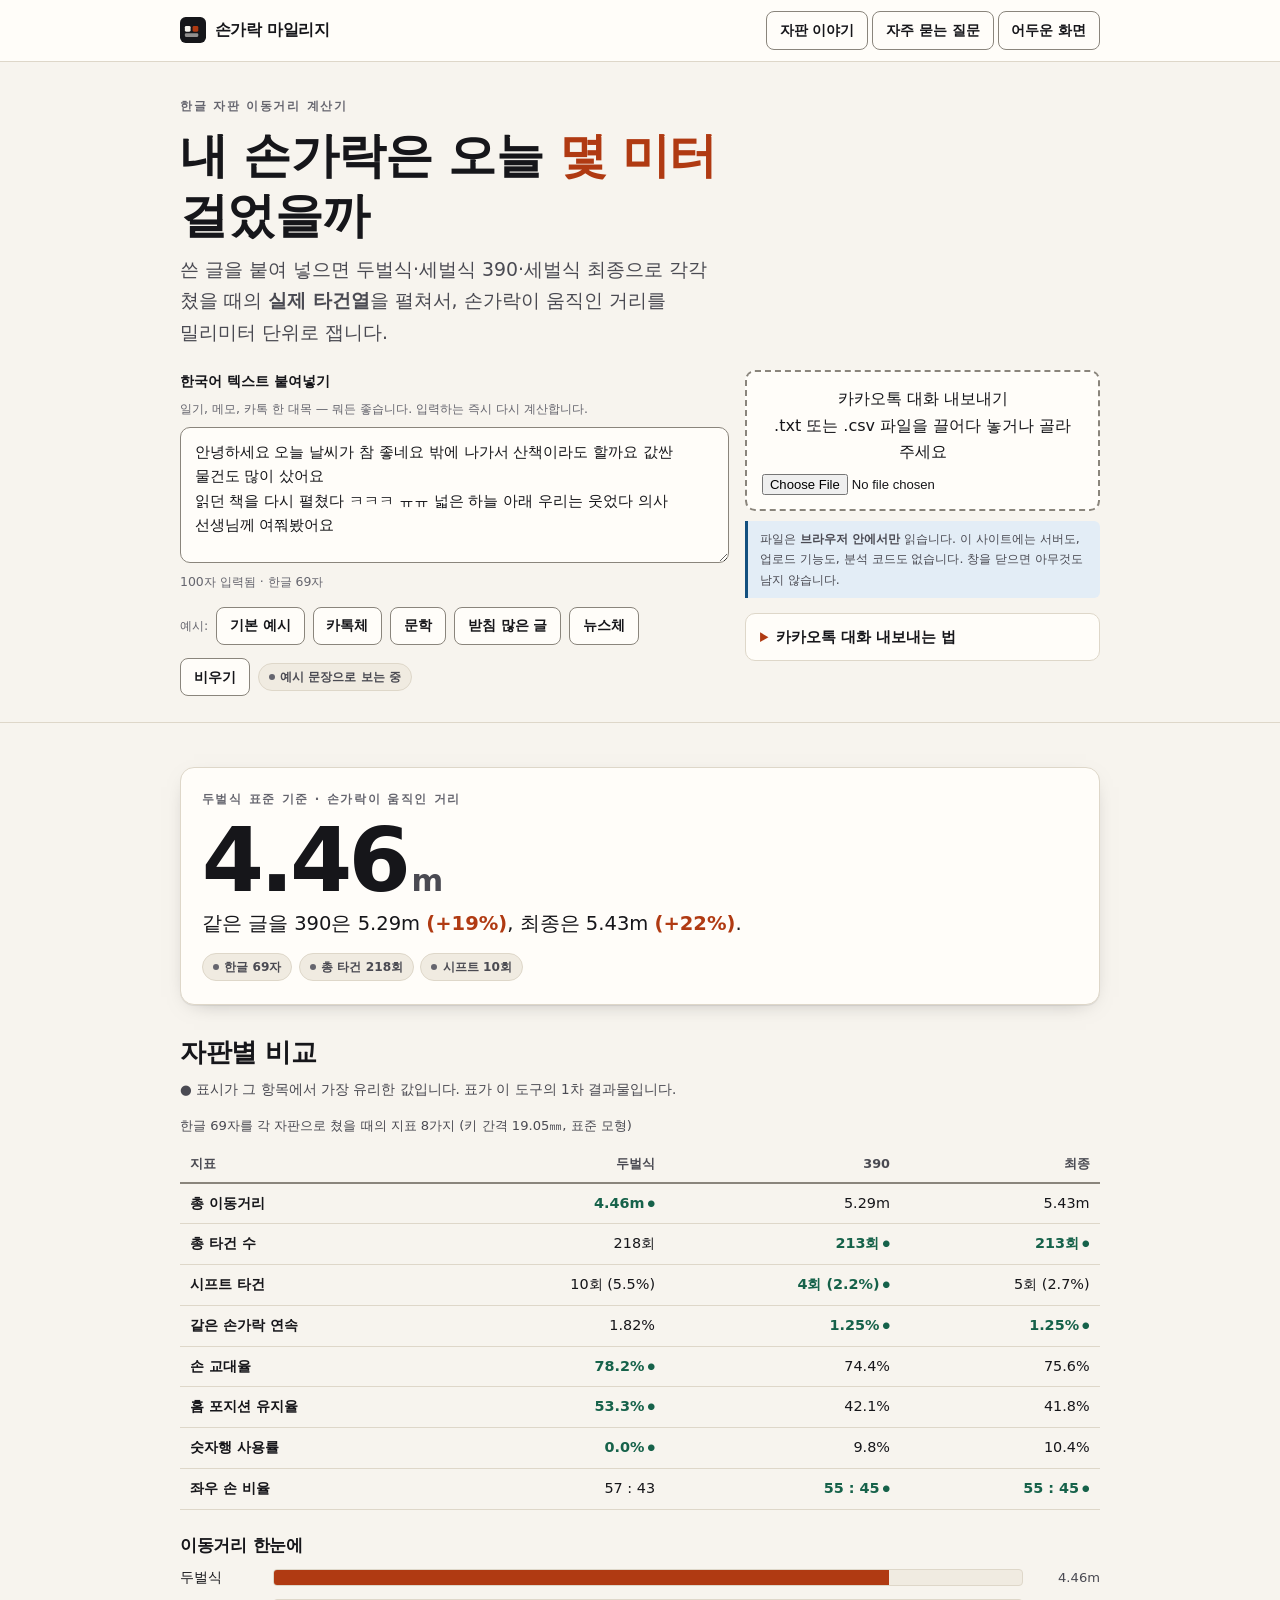
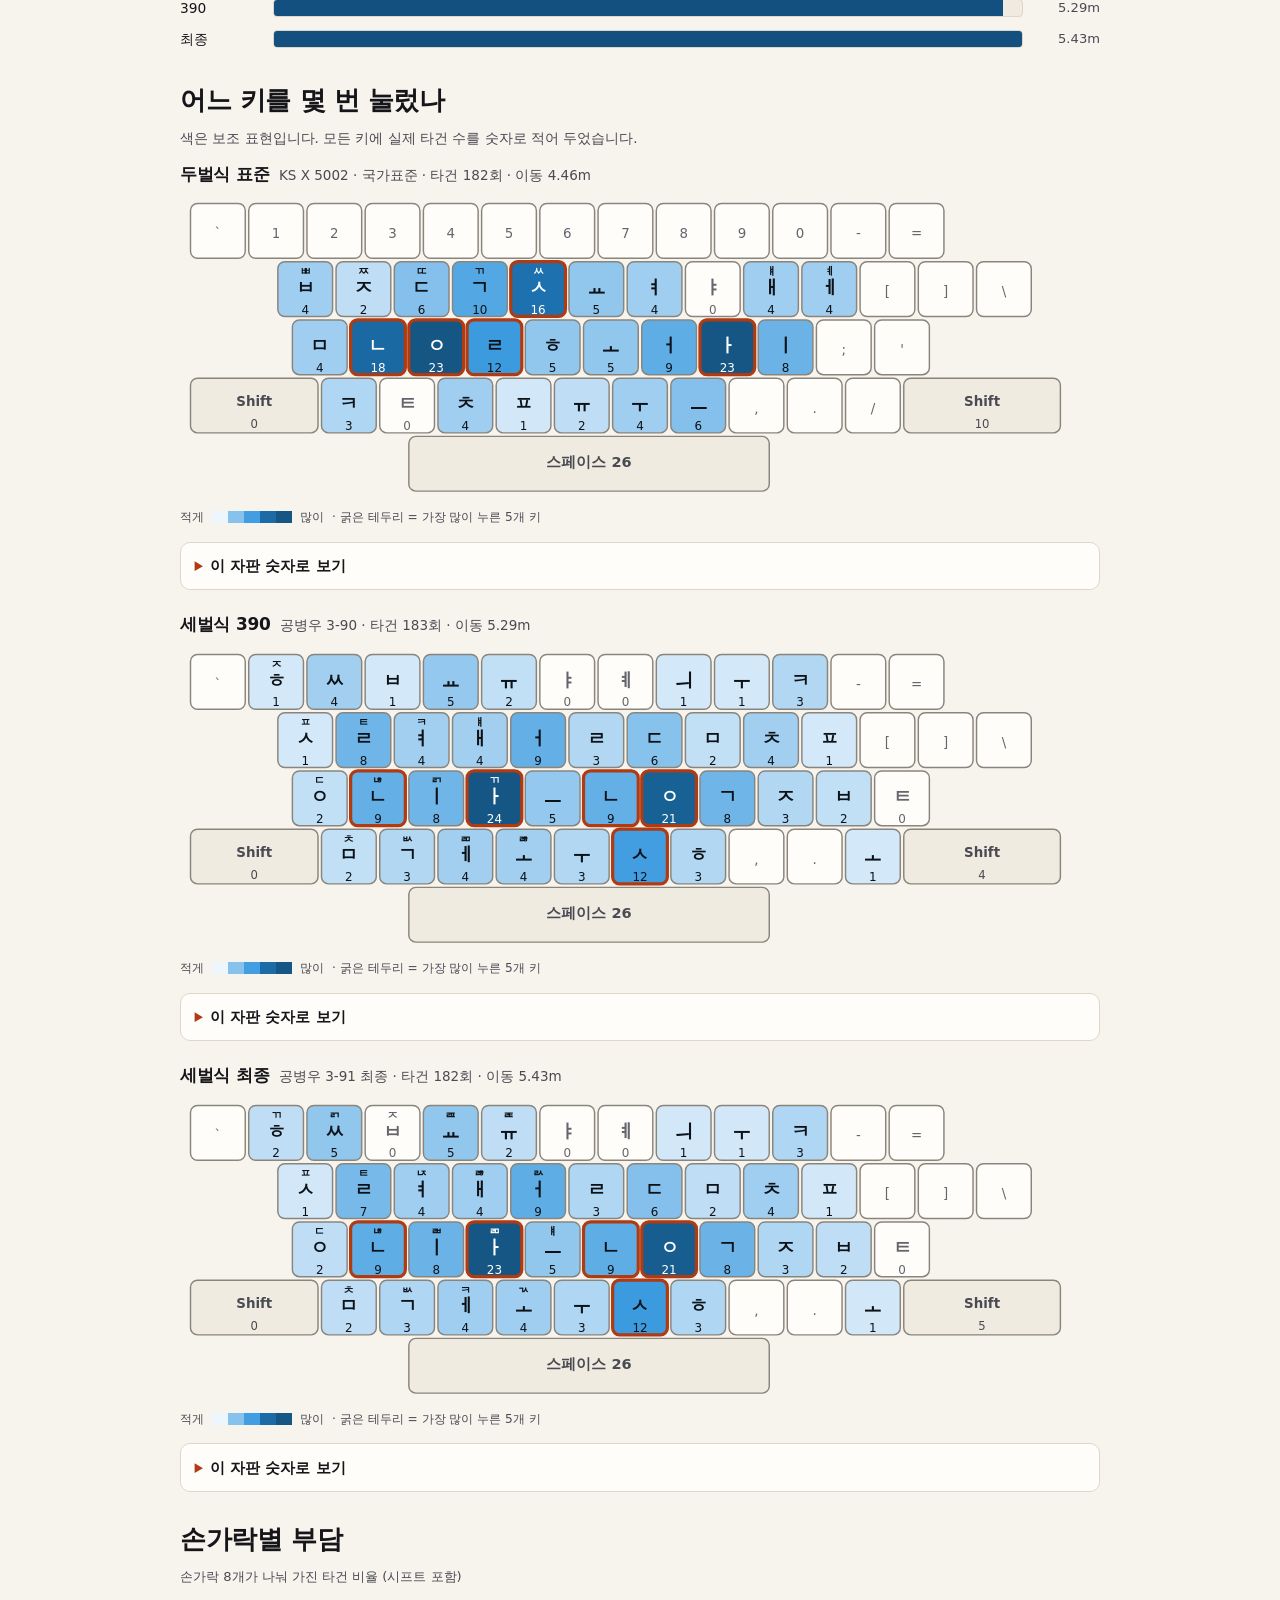
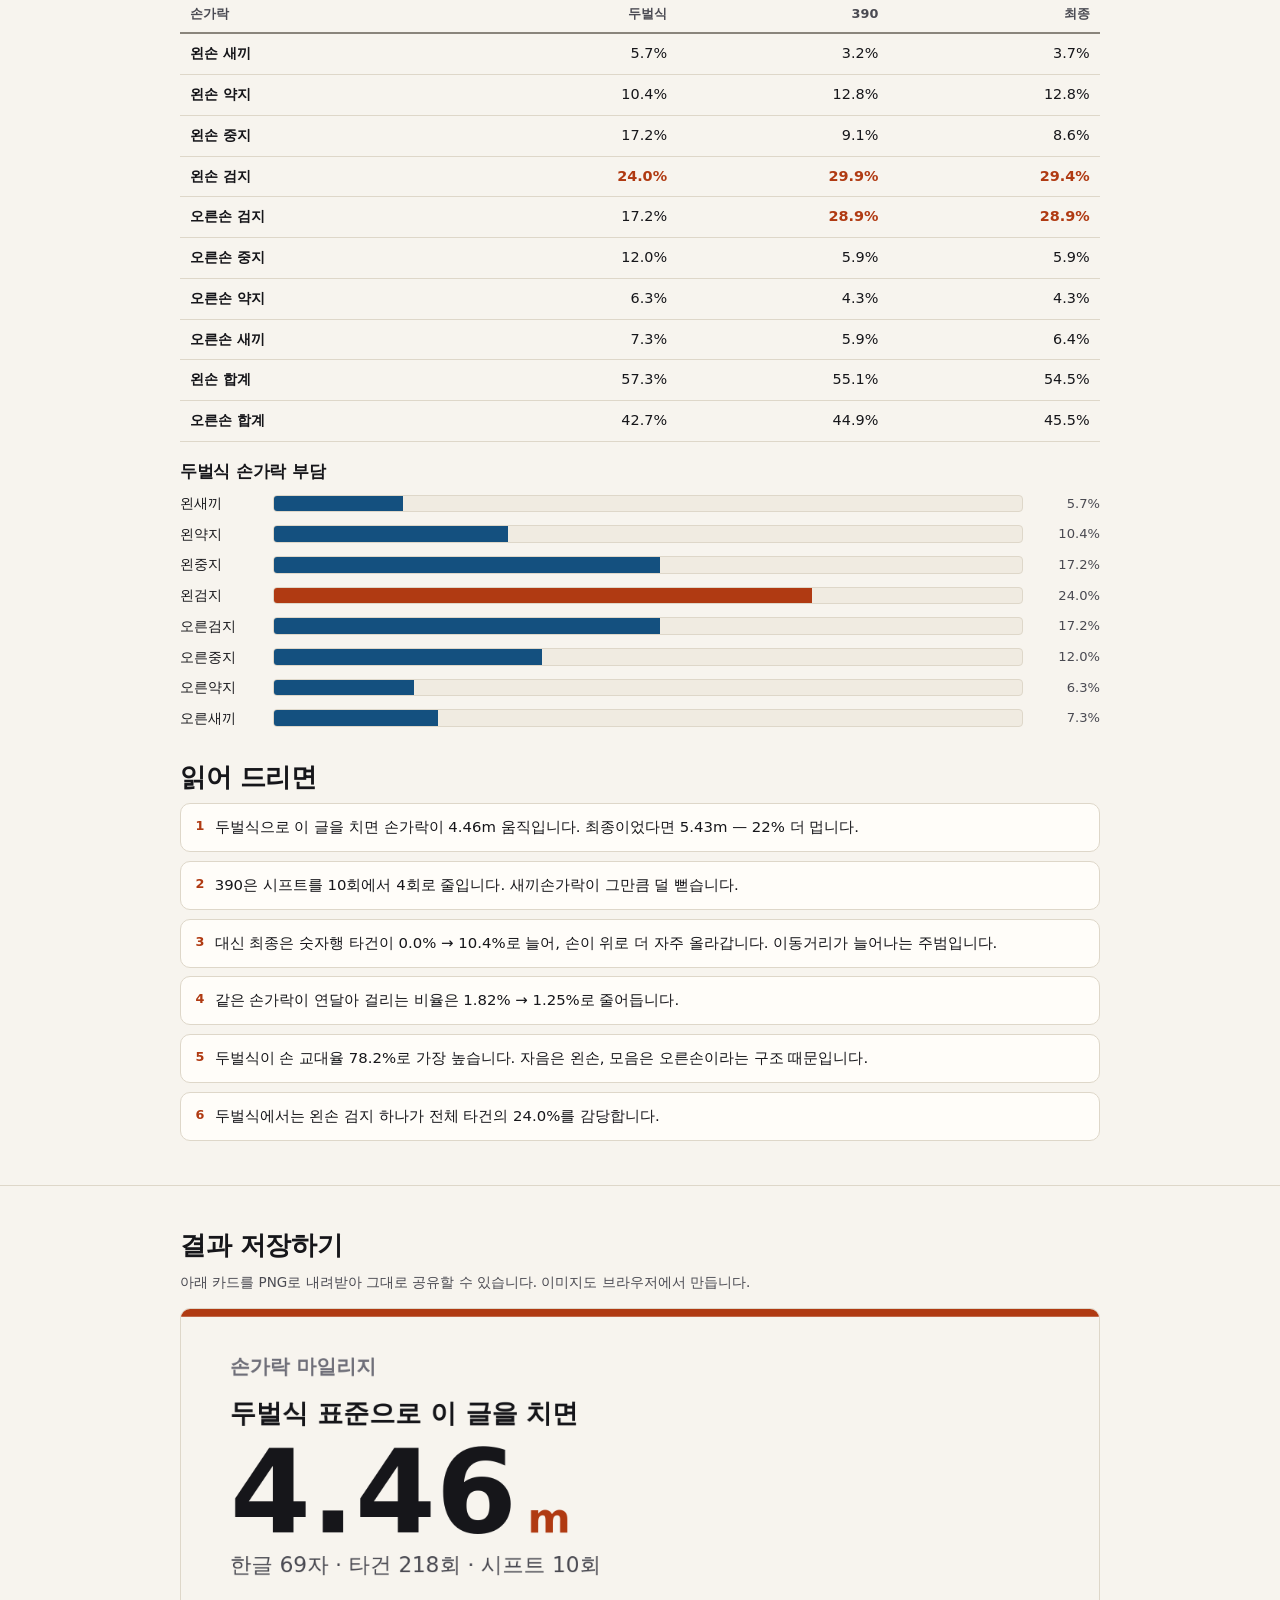
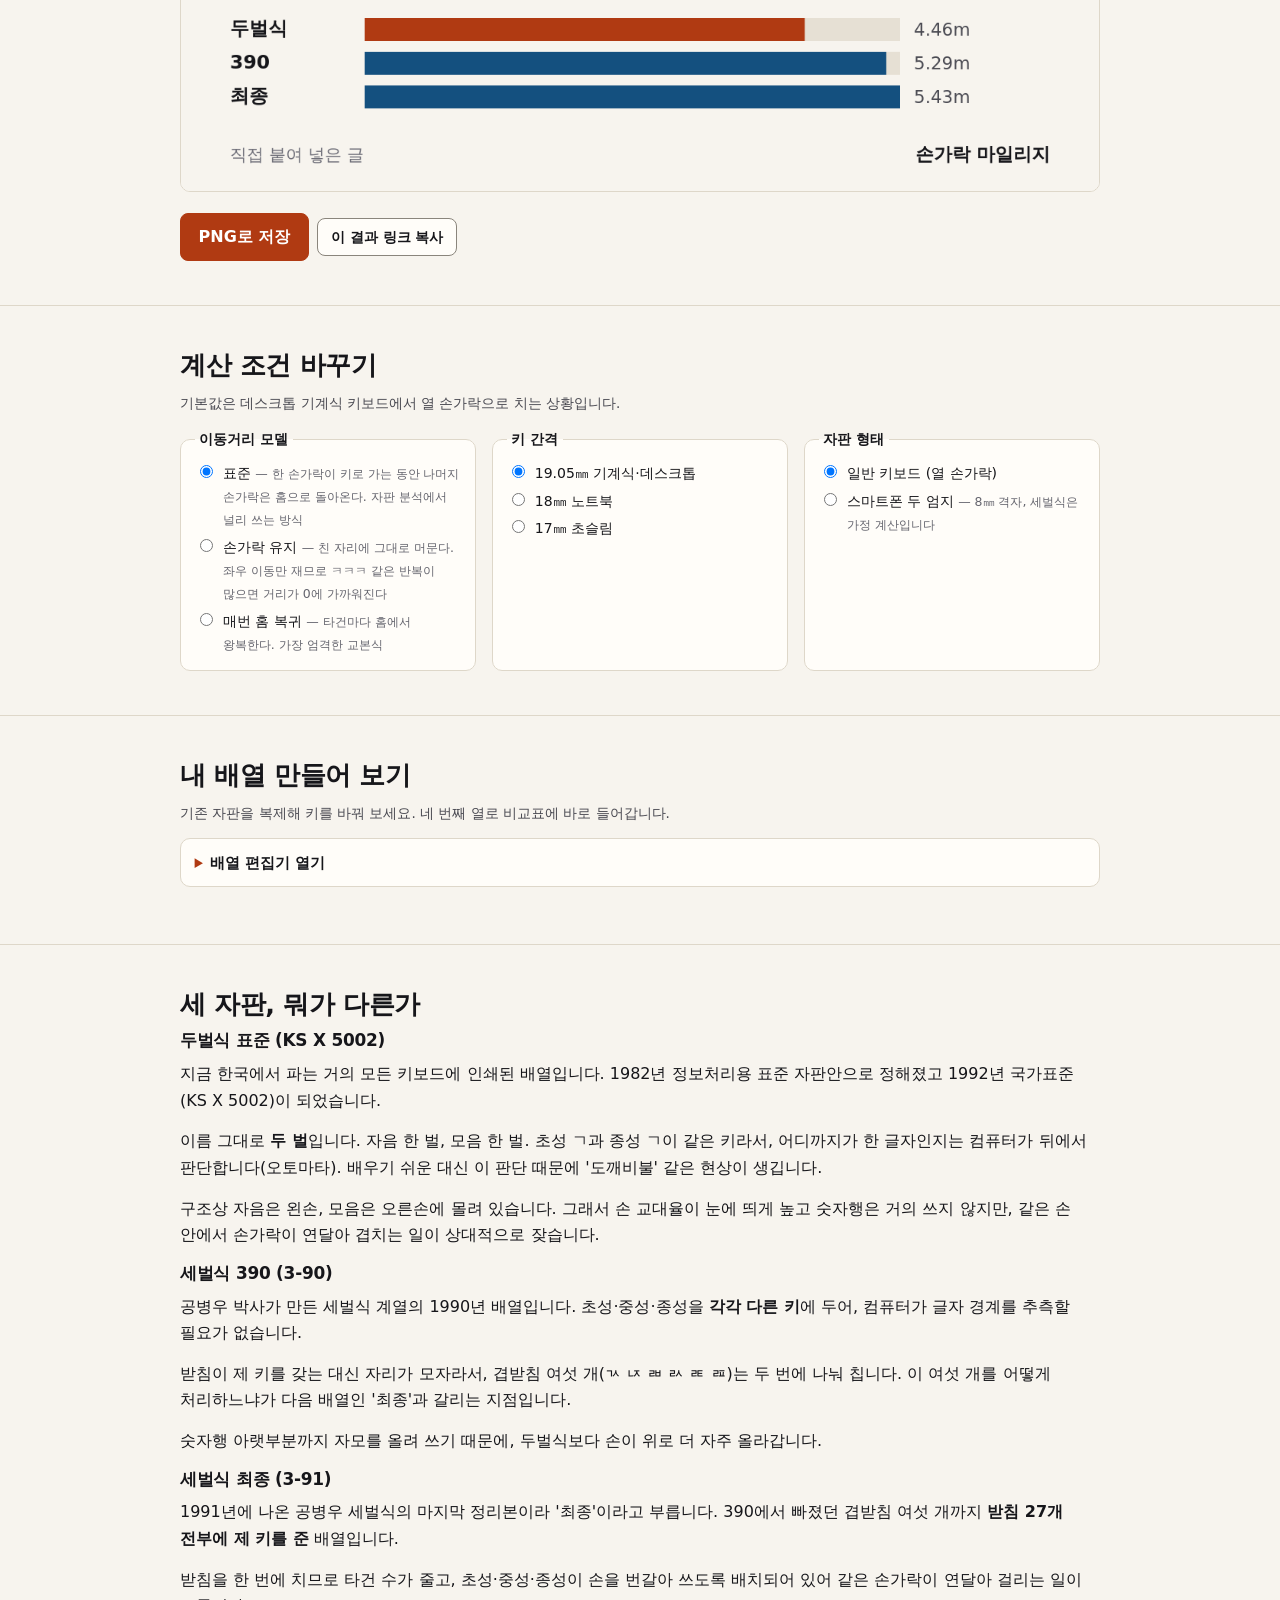
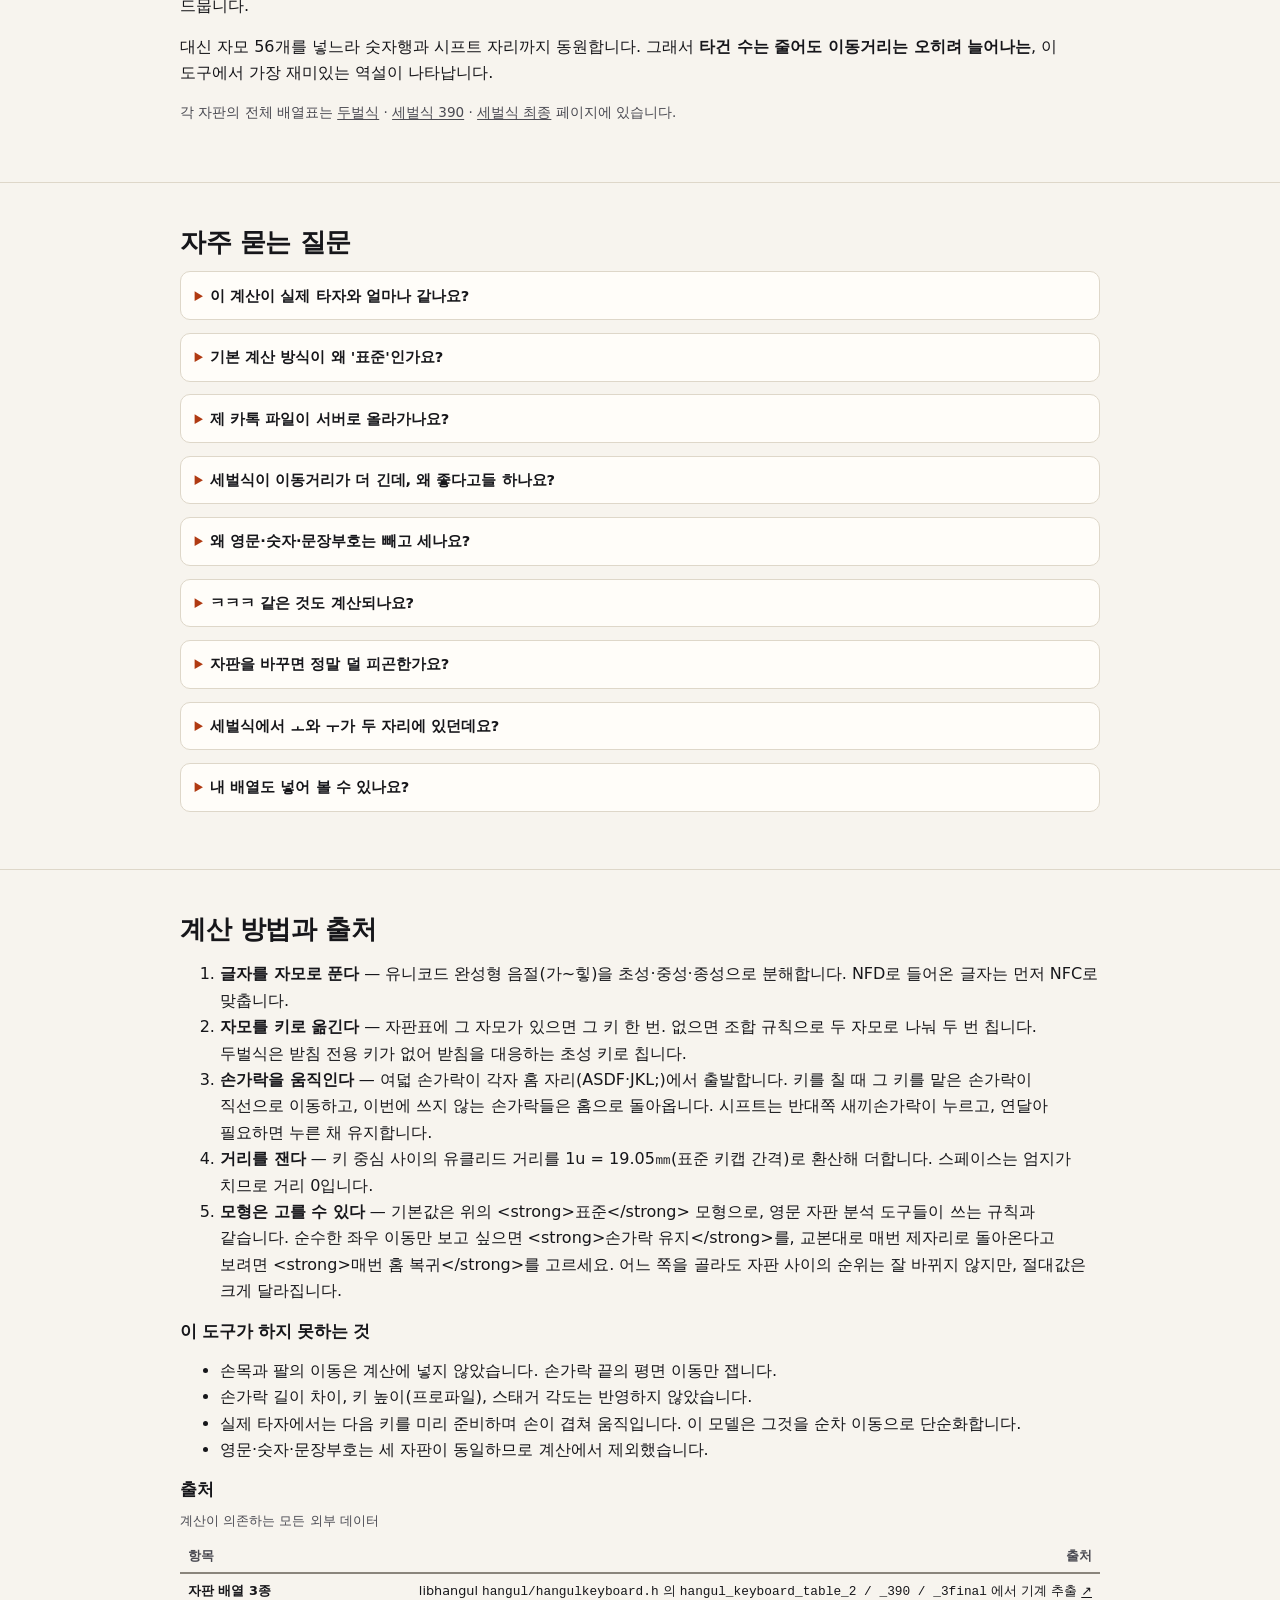
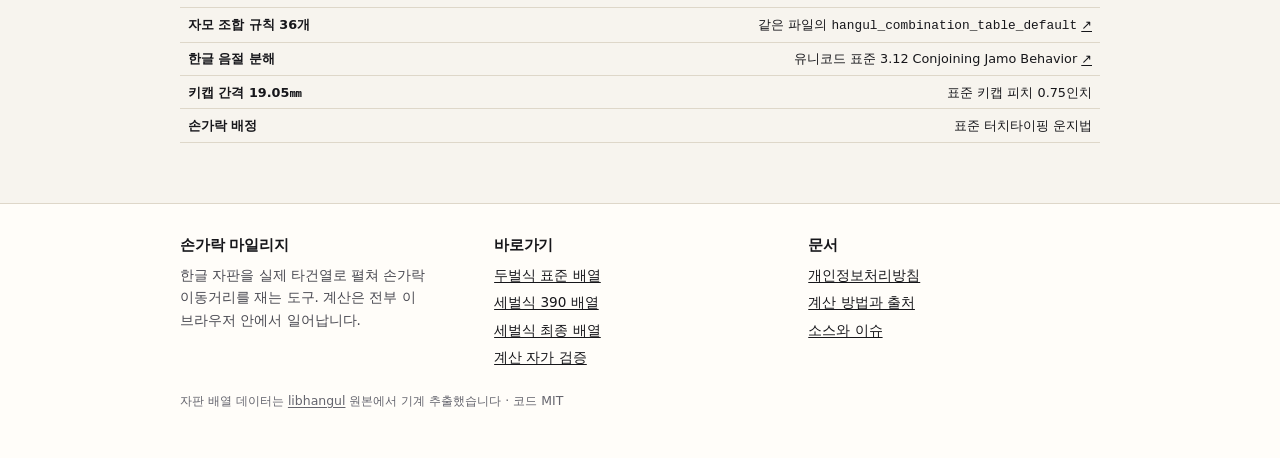
==== index.html @ e1456053 "이동거리 모형을 바로잡다: 기본 모형이 반복 입력에서 포화되던 문제 기존 기본값이던 '손가락 유지' 모형은 친 자리에 손가락이 영원히 머무는 방식이라, 같은 키를 반복하면 이동거리" ====
<!doctype html>
<html lang="ko" data-theme-default>
<head>
<meta charset="utf-8">
<meta name="viewport" content="width=device-width, initial-scale=1">
<title>손가락 마일리지 — 한글 자판 손가락 이동거리 계산기 (두벌식·세벌식)</title>
<meta name="description" content="내가 쓴 한글을 두벌식·세벌식 390·세벌식 최종으로 각각 쳤을 때 손가락이 몇 미터 움직이는지 계산합니다. 시프트 횟수, 같은 손가락 연속(SFB), 손 교대율까지 비교. 브라우저 안에서만 계산하며 업로드하지 않습니다.">
<meta name="theme-color" content="#f7f4ee" media="(prefers-color-scheme: light)">
<meta name="theme-color" content="#121216" media="(prefers-color-scheme: dark)">
<meta property="og:type" content="website">
<meta property="og:title" content="손가락 마일리지 — 한글 자판 이동거리 계산기">
<meta property="og:description" content="내 카톡 1년치를 치는 데 손가락은 몇 km 움직였을까? 두벌식·세벌식을 실제 타건열로 비교합니다.">
<meta property="og:image" content="og.png">
<link rel="canonical" href="index.html">
<meta property="og:locale" content="ko_KR">
<meta name="twitter:card" content="summary_large_image">
<link rel="icon" href="data:image/svg+xml,%3Csvg xmlns='http://www.w3.org/2000/svg' viewBox='0 0 32 32'%3E%3Crect width='32' height='32' rx='7' fill='%2316161a'/%3E%3Crect x='6' y='11' width='7' height='7' rx='1.6' fill='%23f7f4ee'/%3E%3Crect x='15.5' y='11' width='7' height='7' rx='1.6' fill='%23b03a12'/%3E%3Crect x='6' y='20' width='16.5' height='4.5' rx='1.4' fill='%23f7f4ee' opacity='.55'/%3E%3C/svg%3E">
<link rel="stylesheet" href="assets/style.css">
<!-- LD:START --><script type="application/ld+json">
{
 "@context": "https://schema.org",
 "@graph": [
  {
   "@type": "WebApplication",
   "name": "손가락 마일리지",
   "url": "",
   "applicationCategory": "UtilityApplication",
   "operatingSystem": "Any",
   "browserRequirements": "JavaScript",
   "description": "한국어 텍스트를 두벌식·세벌식 자판의 실제 타건열로 전개해 손가락 이동거리를 계산하는 도구",
   "inLanguage": "ko",
   "offers": {
    "@type": "Offer",
    "price": "0",
    "priceCurrency": "KRW"
   }
  },
  {
   "@type": "FAQPage",
   "mainEntity": [
    {
     "@type": "Question",
     "name": "이 계산이 실제 타자와 얼마나 같나요?",
     "acceptedAnswer": {
      "@type": "Answer",
      "text": "타건열 자체는 정확합니다. 어떤 글자를 어떤 키로 치는지는 자판 배열이 정하는 문제라 답이 하나뿐이고, 그 표는 libhangul 원본에서 기계로 뽑았습니다. 반면 이동거리는 모형입니다. 손가락이 키 중심까지 직선으로 간다고 보고, 손목·팔 움직임과 손가락 길이 차이는 넣지 않았습니다. 모형을 바꾸면 절대값이 30~60%씩 달라지므로(설정에서 직접 바꿔 보세요), 자판끼리 비교하는 용도로 보시고 절대값을 실제 신체 이동으로 읽지는 마세요."
     }
    },
    {
     "@type": "Question",
     "name": "기본 계산 방식이 왜 '표준'인가요?",
     "acceptedAnswer": {
      "@type": "Answer",
      "text": "세 가지 중 기본값은 한 손가락이 키로 가는 동안 나머지 손가락은 홈으로 돌아온다고 보는 방식입니다. 영문 자판을 비교할 때 널리 쓰이는 규칙과 같아서 '표준'이라 불렀습니다. 나머지 두 모형도 그대로 쓸 수 있습니다. 다만 손가락 유지 모형은 같은 키를 반복하면 거리가 0이라, ㅋㅋㅋ가 많은 카톡 대화에서는 백 번을 쳐도 스무 번과 같은 값이 나옵니다. 그 성질을 알고 쓰셔야 합니다."
     }
    },
    {
     "@type": "Question",
     "name": "제 카톡 파일이 서버로 올라가나요?",
     "acceptedAnswer": {
      "@type": "Answer",
      "text": "아니요. 이 사이트에는 서버가 없습니다. GitHub Pages가 HTML·CSS·JS 파일을 그대로 내려주고, 파일 읽기와 계산은 전부 브라우저 안에서 끝납니다. 업로드를 하는 코드 자체가 없어서, 하고 싶어도 못 합니다. 인터넷을 끊고 써 보셔도 똑같이 동작합니다."
     }
    },
    {
     "@type": "Question",
     "name": "세벌식이 이동거리가 더 긴데, 왜 좋다고들 하나요?",
     "acceptedAnswer": {
      "@type": "Answer",
      "text": "이동거리는 여러 지표 중 하나일 뿐입니다. 세벌식은 타건 수·시프트·같은 손가락 연속에서 두벌식보다 유리하고, 대신 자모를 숫자행까지 펼쳐 놓아 거리에서 손해를 봅니다. 실제 타자 속도와 피로는 거리보다 '손가락이 꼬이는 횟수'에 더 좌우된다고 보는 사람이 많습니다. 어느 쪽을 중요하게 볼지는 표를 보고 직접 정하시면 됩니다."
     }
    },
    {
     "@type": "Question",
     "name": "왜 영문·숫자·문장부호는 빼고 세나요?",
     "acceptedAnswer": {
      "@type": "Answer",
      "text": "세 자판 모두 영문·숫자는 한영 전환 뒤 같은 쿼티로 치기 때문에, 넣으면 세 배열에 똑같은 값이 더해져 차이를 흐리기만 합니다. 대신 제외한 글자 수를 화면에 그대로 적어 둡니다."
     }
    },
    {
     "@type": "Question",
     "name": "ㅋㅋㅋ 같은 것도 계산되나요?",
     "acceptedAnswer": {
      "@type": "Answer",
      "text": "됩니다. 낱자로 쓴 ㅋㅋㅋ, ㅠㅠ, ㅇㅇ은 초성·중성으로 인식해 각각 한 번의 타건으로 셉니다. 같은 키를 연달아 누르는 건 이동거리 0이고, '같은 손가락 연속'에도 넣지 않습니다(타자 분석의 통상 관례입니다). 대신 연타 비율로 따로 셉니다."
     }
    },
    {
     "@type": "Question",
     "name": "자판을 바꾸면 정말 덜 피곤한가요?",
     "acceptedAnswer": {
      "@type": "Answer",
      "text": "이 도구는 거기까지 답하지 못합니다. 여기서 재는 것은 기하학이고, 피로는 자세·키압·휴식·타자 습관이 훨씬 크게 좌우합니다. 다만 시프트 횟수나 같은 손가락 연속처럼 손에 직접 걸리는 동작의 횟수는 정확히 셀 수 있으니, 판단 재료로 쓰시라는 뜻으로 만들었습니다. 의학적 조언이 아닙니다."
     }
    },
    {
     "@type": "Question",
     "name": "세벌식에서 ㅗ와 ㅜ가 두 자리에 있던데요?",
     "acceptedAnswer": {
      "@type": "Answer",
      "text": "맞습니다. 홑모음 ㅗ·ㅜ는 왼손 v·b 자리에서 치고, 겹모음(ㅘ ㅙ ㅚ ㅝ ㅞ ㅟ)의 앞자리로 쓸 때는 오른손 / ·9 자리를 씁니다. 그래야 뒤따르는 모음과 손이 갈립니다. 이 도구는 그 관행을 그대로 따라 계산합니다."
     }
    },
    {
     "@type": "Question",
     "name": "내 배열도 넣어 볼 수 있나요?",
     "acceptedAnswer": {
      "@type": "Answer",
      "text": "네. 아래 '배열 편집기'에서 기존 자판을 복제해 키를 바꾸면 네 번째 열로 비교표에 들어갑니다. 만든 배열은 주소창 링크에 담기니 그대로 복사해 남에게 보낼 수 있습니다."
     }
    }
   ]
  }
 ]
}
</script><!-- LD:END -->
</head>
<body>
<a class="skip" href="#results">본문(결과)으로 건너뛰기</a>

<header class="masthead">
  <div class="wrap">
    <a class="brand" href="./">
      <svg width="26" height="26" viewBox="0 0 32 32" aria-hidden="true">
        <rect width="32" height="32" rx="7" fill="currentColor"></rect>
        <rect x="6" y="11" width="7" height="7" rx="1.6" fill="var(--paper)"></rect>
        <rect x="15.5" y="11" width="7" height="7" rx="1.6" fill="var(--accent)"></rect>
        <rect x="6" y="20" width="16.5" height="4.5" rx="1.4" fill="var(--paper)" opacity=".55"></rect>
      </svg>
      <span>손가락 마일리지</span>
    </a>
    <nav aria-label="사이트">
      <a class="btn" href="#learn">자판 이야기</a>
      <a class="btn" href="#faq">자주 묻는 질문</a>
      <button class="btn" type="button" id="themeToggle" aria-pressed="false">
        <span id="themeLabel">어두운 화면</span>
      </button>
    </nav>
  </div>
</header>

<main>

  <!-- ─────────────────────────────────────────────── 히어로 + 입력 -->
  <section class="hero">
    <div class="wrap">
      <p class="eyebrow">한글 자판 이동거리 계산기</p>
      <h1>내 손가락은 오늘 <em>몇 미터</em> 걸었을까</h1>
      <p class="lede">
        쓴 글을 붙여 넣으면 두벌식·세벌식 390·세벌식 최종으로 각각 쳤을 때의
        <strong>실제 타건열</strong>을 펼쳐서, 손가락이 움직인 거리를 밀리미터 단위로 잽니다.
      </p>

      <div id="disclosureSlot"></div>

      <div class="input-grid">
        <div>
          <label class="field" for="src">
            <span class="lbl">한국어 텍스트 붙여넣기</span>
            <span class="hint">일기, 메모, 카톡 한 대목 — 뭐든 좋습니다. 입력하는 즉시 다시 계산합니다.</span>
          </label>
          <textarea id="src" spellcheck="false" autocomplete="off"
            aria-describedby="srcStatus"></textarea>
          <p id="srcStatus" class="tiny" role="status"></p>
          <div class="row-actions" id="presetRow">
            <span class="tiny" style="align-self:center">예시:</span>
          </div>
          <div class="row-actions">
            <button class="btn" type="button" id="clearBtn">비우기</button>
            <span class="badge" id="sourceBadge">예시 문장으로 보는 중</span>
          </div>
        </div>

        <div>
          <div class="dropzone" id="dropzone">
            <span class="lbl" style="display:block">카카오톡 대화 내보내기</span>
            <span class="hint" style="display:block">.txt 또는 .csv 파일을 끌어다 놓거나 골라 주세요</span>
            <label class="visually-hidden" for="fileInput">카카오톡 대화 파일 선택</label>
            <input type="file" id="fileInput" accept=".txt,.csv,text/plain,text/csv">
          </div>
          <p class="privacy-note">
            파일은 <strong>브라우저 안에서만</strong> 읽습니다. 이 사이트에는 서버도, 업로드 기능도,
            분석 코드도 없습니다. 창을 닫으면 아무것도 남지 않습니다.
          </p>
          <details>
            <summary>카카오톡 대화 내보내는 법</summary>
            <dl class="small" style="margin:.2rem 0 .6rem">
              <dt style="font-weight:700;margin-top:.5rem">안드로이드</dt>
              <dd style="margin:0 0 0 .2rem">대화방 → 오른쪽 위 <b>☰</b> → 설정(톱니) → <b>대화 내용 내보내기</b> →
                <b>텍스트만 보내기</b> → 파일 앱 등으로 저장</dd>
              <dt style="font-weight:700;margin-top:.5rem">아이폰</dt>
              <dd style="margin:0 0 0 .2rem">대화방 → 오른쪽 위 <b>☰</b> → 설정(톱니) → <b>대화 내용 내보내기</b> →
                <b>텍스트 메시지만 보내기</b> → <b>파일에 저장</b></dd>
              <dt style="font-weight:700;margin-top:.5rem">PC (윈도우 · 맥)</dt>
              <dd style="margin:0 0 0 .2rem">대화방 오른쪽 위 <b>⋮</b> → <b>대화 내용</b> → <b>내보내기</b> →
                텍스트(.txt) 또는 CSV로 저장</dd>
            </dl>
            <p class="tiny">1년치 대화면 파일이 수십 MB일 수 있습니다. 그래도 그대로 넣으시면 됩니다 —
              전부 이 브라우저 안에서 처리합니다.</p>
          </details>
        </div>
      </div>
    </div>
  </section>

  <!-- ─────────────────────────────────────────────── 카톡 패널 -->
  <section id="kakaoPanel" hidden>
    <div class="wrap">
      <h2>대화 파일을 읽었습니다</h2>
      <div class="kakao-box">
        <p id="kakaoSummary" class="small"></p>
        <fieldset>
          <legend>누가 쓴 글을 계산할까요</legend>
          <p class="tiny" style="margin:.2rem 0 .4rem">보통은 본인 이름만 고릅니다.</p>
          <div class="speaker-list" id="speakerList"></div>
        </fieldset>
        <div class="row-actions">
          <label class="small">시작 <input type="date" id="dateFrom"></label>
          <label class="small">끝 <input type="date" id="dateTo"></label>
          <button class="btn btn-primary" type="button" id="kakaoApply">이 조건으로 계산</button>
          <button class="btn" type="button" id="kakaoDrop">파일 잊기</button>
        </div>
      </div>
    </div>
  </section>

  <!-- ─────────────────────────────────────────────── 결과 -->
  <section id="results">
    <div class="wrap">
      <p class="visually-hidden" id="liveRegion" role="status" aria-live="polite"></p>

      <div class="headline">
        <p class="eyebrow" id="headlineEyebrow">두벌식 기준</p>
        <p class="bignum num"><span id="bigValue">—</span><span class="unit" id="bigUnit"></span></p>
        <p class="verdict" id="verdict"></p>
        <div class="chips" id="chips"></div>
      </div>

      <h2 style="margin-top:2rem">자판별 비교</h2>
      <p class="small">● 표시가 그 항목에서 가장 유리한 값입니다. 표가 이 도구의 1차 결과물입니다.</p>
      <div class="table-scroll">
        <table id="compareTable">
          <caption id="compareCaption"></caption>
          <thead><tr id="compareHead"></tr></thead>
          <tbody id="compareBody"></tbody>
        </table>
      </div>

      <h3 style="margin-top:1.6rem">이동거리 한눈에</h3>
      <div class="bars" id="distBars"></div>

      <h2 style="margin-top:2.2rem">어느 키를 몇 번 눌렀나</h2>
      <p class="small">색은 보조 표현입니다. 모든 키에 실제 타건 수를 숫자로 적어 두었습니다.</p>
      <div id="heatmaps"></div>

      <h2 style="margin-top:2rem">손가락별 부담</h2>
      <div id="fingerBlock"></div>

      <h2 style="margin-top:2rem">읽어 드리면</h2>
      <ul class="findings" id="findings"></ul>
    </div>
  </section>

  <!-- ─────────────────────────────────────────────── 추천(광고) -->
  <section id="promoSection" hidden>
    <div class="wrap"><div id="promoSlot"></div></div>
  </section>

  <div class="wrap" id="adSlotTop"></div>

  <!-- ─────────────────────────────────────────────── 공유 -->
  <section id="shareSection">
    <div class="wrap">
      <h2>결과 저장하기</h2>
      <p class="small">아래 카드를 PNG로 내려받아 그대로 공유할 수 있습니다. 이미지도 브라우저에서 만듭니다.</p>
      <canvas id="cardCanvas" width="1200" height="630" role="img"
        aria-label="분석 결과 요약 카드. 같은 내용이 위의 표와 문장에 모두 들어 있습니다."></canvas>
      <div class="row-actions">
        <button class="btn btn-primary btn-lg" type="button" id="savePng">PNG로 저장</button>
        <button class="btn" type="button" id="copyLink">이 결과 링크 복사</button>
        <span class="tiny" id="shareMsg" role="status"></span>
      </div>
      <div id="unlockSlot"></div>
    </div>
  </section>

  <!-- ─────────────────────────────────────────────── 설정 -->
  <section id="tuning">
    <div class="wrap">
      <h2>계산 조건 바꾸기</h2>
      <p class="small">기본값은 데스크톱 기계식 키보드에서 열 손가락으로 치는 상황입니다.</p>
      <div class="settings">
        <fieldset>
          <legend>이동거리 모델</legend>
          <div class="radio-row">
            <label><input type="radio" name="model" value="kla" checked>
              <span>표준 <span class="tiny">— 한 손가락이 키로 가는 동안 나머지 손가락은 홈으로 돌아온다.
                자판 분석에서 널리 쓰는 방식</span></span></label>
            <label><input type="radio" name="model" value="keep">
              <span>손가락 유지 <span class="tiny">— 친 자리에 그대로 머문다. 좌우 이동만 재므로
                ㅋㅋㅋ 같은 반복이 많으면 거리가 0에 가까워진다</span></span></label>
            <label><input type="radio" name="model" value="home">
              <span>매번 홈 복귀 <span class="tiny">— 타건마다 홈에서 왕복한다. 가장 엄격한 교본식</span></span></label>
          </div>
        </fieldset>
        <fieldset>
          <legend>키 간격</legend>
          <div class="radio-row">
            <label><input type="radio" name="pitch" value="19.05" checked> <span>19.05㎜ 기계식·데스크톱</span></label>
            <label><input type="radio" name="pitch" value="18"> <span>18㎜ 노트북</span></label>
            <label><input type="radio" name="pitch" value="17"> <span>17㎜ 초슬림</span></label>
          </div>
        </fieldset>
        <fieldset>
          <legend>자판 형태</legend>
          <div class="radio-row">
            <label><input type="radio" name="geom" value="ansi" checked> <span>일반 키보드 (열 손가락)</span></label>
            <label><input type="radio" name="geom" value="mobile">
              <span>스마트폰 두 엄지 <span class="tiny">— 8㎜ 격자, 세벌식은 가정 계산입니다</span></span></label>
          </div>
        </fieldset>
      </div>
    </div>
  </section>

  <!-- ─────────────────────────────────────────────── 배열 편집기 -->
  <section id="editorSection">
    <div class="wrap">
      <h2>내 배열 만들어 보기</h2>
      <p class="small">기존 자판을 복제해 키를 바꿔 보세요. 네 번째 열로 비교표에 바로 들어갑니다.</p>
      <details id="editorDetails">
        <summary>배열 편집기 열기</summary>
        <div class="row-actions">
          <label class="small">시작 배열
            <select id="editorBase">
              <option value="dubeol">두벌식 표준</option>
              <option value="s390">세벌식 390</option>
              <option value="sfinal">세벌식 최종</option>
            </select>
          </label>
          <button class="btn" type="button" id="editorApply">비교에 넣기</button>
          <button class="btn" type="button" id="editorReset">되돌리기</button>
          <span class="tiny" id="editorMsg" role="status"></span>
        </div>
        <div class="editor-grid" id="editorGrid"></div>
      </details>
    </div>
  </section>

  <!-- ─────────────────────────────────────────────── 자판 이야기 -->
  <section id="learn">
    <div class="wrap" id="learnBody"></div>
  </section>

  <!-- ─────────────────────────────────────────────── FAQ -->
  <section id="faq">
    <div class="wrap" id="faqBody"></div>
  </section>

  <!-- ─────────────────────────────────────────────── 방법·출처 -->
  <section id="method">
    <div class="wrap" id="methodBody"></div>
  </section>

  <div class="wrap" id="adSlotBottom"></div>

</main>

<footer>
  <div class="wrap">
    <div class="cols">
      <div>
        <h2>손가락 마일리지</h2>
        <p class="small">한글 자판을 실제 타건열로 펼쳐 손가락 이동거리를 재는 도구.
          계산은 전부 이 브라우저 안에서 일어납니다.</p>
      </div>
      <div>
        <h2>바로가기</h2>
        <ul>
          <li><a href="dubeolsik.html">두벌식 표준 배열</a></li>
          <li><a href="sebeolsik-390.html">세벌식 390 배열</a></li>
          <li><a href="sebeolsik-final.html">세벌식 최종 배열</a></li>
          <li><a href="test.html">계산 자가 검증</a></li>
        </ul>
      </div>
      <div>
        <h2>문서</h2>
        <ul>
          <li><a href="privacy.html">개인정보처리방침</a></li>
          <li><a href="#method">계산 방법과 출처</a></li>
          <li id="repoLinkSlot"></li>
        </ul>
      </div>
    </div>
    <p class="tiny" style="margin-top:1.4rem">
      자판 배열 데이터는 <a href="https://github.com/libhangul/libhangul" rel="noopener">libhangul</a>
      원본에서 기계 추출했습니다 · 코드 MIT
    </p>
  </div>
</footer>

<script src="assets/config.js"></script>
<script src="assets/layouts.js"></script>
<script src="assets/engine.js"></script>
<script src="assets/kakao.js"></script>
<script src="assets/content.js"></script>
<script src="assets/render.js"></script>
<script src="assets/app.js"></script>
</body>
</html>
---- assets/style.css ----
/* 손가락 마일리지 — 디자인 시스템
   기술 도면 + 편집 디자인. 웹폰트 0개, 라이브러리 0개. */

:root {
  color-scheme: light dark;

  --paper:      #f7f4ee;
  --surface:    #fffdf9;
  --surface-2:  #f0ebe1;
  --ink:        #16161a;
  --ink-2:      #4a4a52;
  --ink-3:      #65656e;
  --line:       #ded7c9;
  --line-2:     #8a857c;
  --accent:     #b03a12;   /* 주황빨강 — 강조 1색 */
  --accent-ink: #ffffff;
  --accent-bg:  #fbeadf;
  --cool:       #14507f;   /* 파랑 — 순차 스케일 기준색 */
  --cool-bg:    #e3edf6;
  --good:       #16624a;
  --shadow:     0 1px 0 rgba(22,22,26,.06), 0 6px 22px -14px rgba(22,22,26,.5);
  --radius:     10px;

  --heat-h: 205;
  --heat-s: 72%;

  --tint-cho:  #e6eff8;
  --tint-jung: #fceade;
  --tint-jong: #e6f2ea;
}

@media (prefers-color-scheme: dark) {
  :root:not([data-theme="light"]) {
    --paper:      #121216;
    --surface:    #1a1a20;
    --surface-2:  #24242c;
    --ink:        #f2efe9;
    --ink-2:      #b9b6b0;
    --ink-3:      #918e89;
    --line:       #33333d;
    --line-2:     #71717f;
    --accent:     #ff8a5c;
    --accent-ink: #2a1004;
    --accent-bg:  #35201a;
    --cool:       #7fb8e8;
    --cool-bg:    #172634;
    --good:       #62c6a3;
    --shadow:     0 1px 0 rgba(0,0,0,.4), 0 10px 30px -18px #000;
    --heat-s: 62%;
    --tint-cho:  #132435;
    --tint-jung: #331e15;
    --tint-jong: #122922;
  }
}
:root[data-theme="dark"] {
  --paper:#121216; --surface:#1a1a20; --surface-2:#24242c; --ink:#f2efe9; --ink-2:#b9b6b0;
  --ink-3:#918e89; --line:#33333d; --line-2:#71717f; --accent:#ff8a5c; --accent-ink:#2a1004;
  --accent-bg:#35201a; --cool:#7fb8e8; --cool-bg:#172634; --good:#62c6a3;
  --shadow:0 1px 0 rgba(0,0,0,.4), 0 10px 30px -18px #000; --heat-s:62%;
  --tint-cho:#132435; --tint-jung:#331e15; --tint-jong:#122922;
}

*, *::before, *::after { box-sizing: border-box; }

html { -webkit-text-size-adjust: 100%; }

body {
  margin: 0;
  background: var(--paper);
  color: var(--ink);
  font-family: system-ui, -apple-system, "Apple SD Gothic Neo", "Pretendard",
               "Malgun Gothic", "Noto Sans KR", "Segoe UI", sans-serif;
  font-size: 16px;
  line-height: 1.65;
  word-break: keep-all;
  overflow-wrap: anywhere;
}

.num { font-variant-numeric: tabular-nums; font-feature-settings: "tnum" 1; }
code, kbd, .mono {
  font-family: ui-monospace, SFMono-Regular, "SF Mono", Menlo, Consolas,
               "Liberation Mono", monospace;
}

/* ---------------------------------------------------------------- 레이아웃 */

.wrap { width: 100%; max-width: 60rem; margin-inline: auto; padding-inline: 20px; }
@media (max-width: 30rem) { .wrap { padding-inline: 16px; } }

main > section { padding-block: 2.75rem; border-top: 1px solid var(--line); }
main > section:first-of-type { border-top: 0; }

.skip {
  position: absolute; left: 0; top: -4rem; z-index: 99;
  background: var(--ink); color: var(--paper); padding: .7rem 1.1rem;
  border-radius: 0 0 var(--radius) 0; text-decoration: none; font-weight: 600;
}
.skip:focus { top: 0; }

:focus-visible {
  outline: 3px solid var(--accent);
  outline-offset: 2px;
  border-radius: 3px;
}

/* ---------------------------------------------------------------- 타이포 */

h1, h2, h3, h4 { line-height: 1.25; margin: 0 0 .6rem; letter-spacing: -0.015em; font-weight: 700; }
h1 { font-size: clamp(1.9rem, 6.2vw, 3rem); }
h2 { font-size: clamp(1.25rem, 3.6vw, 1.6rem); }
h3 { font-size: 1.06rem; }
h4 { font-size: .95rem; }
p  { margin: 0 0 .9rem; }
a  { color: inherit; text-underline-offset: .18em; text-decoration-thickness: 1px; }
a:hover { text-decoration-thickness: 2px; }

.lede { font-size: clamp(1rem, 2.6vw, 1.18rem); color: var(--ink-2); max-width: 44ch; }
.small { font-size: .845rem; color: var(--ink-2); }
.tiny  { font-size: .78rem;  color: var(--ink-3); }
.eyebrow {
  font-size: .74rem; letter-spacing: .14em; text-transform: uppercase;
  color: var(--ink-3); font-weight: 700; margin: 0 0 .5rem;
}

/* ---------------------------------------------------------------- 헤더 */

.masthead {
  border-bottom: 1px solid var(--line);
  background: var(--surface);
}
.masthead .wrap {
  display: flex; align-items: center; gap: 1rem;
  padding-block: .7rem; flex-wrap: wrap;
}
.brand { display: flex; align-items: center; gap: .55rem; font-weight: 800; letter-spacing: -.02em; text-decoration: none; }
.brand svg { display: block; }
.masthead nav { margin-inline-start: auto; display: flex; gap: .25rem; flex-wrap: wrap; }

.btn {
  font: inherit; font-size: .875rem; font-weight: 600;
  background: var(--surface); color: var(--ink);
  border: 1px solid var(--line-2); border-radius: 8px;
  padding: .42rem .8rem; cursor: pointer; text-decoration: none;
  display: inline-flex; align-items: center; gap: .4rem;
}
.btn:hover { background: var(--surface-2); }
.btn[aria-pressed="true"] { background: var(--ink); color: var(--paper); border-color: var(--ink); }
.btn-primary { background: var(--accent); color: var(--accent-ink); border-color: var(--accent); }
.btn-primary:hover { filter: brightness(1.08); background: var(--accent); }
.btn-lg { font-size: 1rem; padding: .62rem 1.1rem; }

/* ---------------------------------------------------------------- 히어로 */

.hero { padding-block: 2.2rem 1.6rem; }
.hero h1 { max-width: 18ch; }
.hero h1 em { font-style: normal; color: var(--accent); }

.disclosure {
  margin: 1rem 0 0; padding: .55rem .8rem;
  border: 1px dashed var(--line-2); border-radius: 8px;
  font-size: .78rem; color: var(--ink-2); background: var(--surface);
}

/* ---------------------------------------------------------------- 입력 */

.input-grid { display: grid; gap: 1rem; grid-template-columns: 1fr; margin-top: 1.4rem; }
@media (min-width: 46rem) { .input-grid { grid-template-columns: 1.55fr 1fr; align-items: start; } }

.field { display: block; }
.field > .lbl { display: block; font-weight: 700; font-size: .9rem; margin-bottom: .35rem; }
.field .hint { display: block; font-size: .78rem; color: var(--ink-3); margin-bottom: .45rem; }

textarea#src {
  width: 100%; min-height: 8.5rem; resize: vertical;
  font: inherit; font-size: .95rem; line-height: 1.6;
  padding: .75rem .85rem; color: var(--ink);
  background: var(--surface); border: 1px solid var(--line-2); border-radius: var(--radius);
}

.dropzone {
  border: 2px dashed var(--line-2); border-radius: var(--radius);
  background: var(--surface); padding: .9rem; text-align: center;
}
.dropzone.is-over { border-color: var(--accent); background: var(--accent-bg); }
.dropzone input[type="file"] { display: block; width: 100%; font-size: .82rem; margin-top: .5rem; }

.privacy-note {
  margin-top: .6rem; font-size: .78rem; color: var(--ink-2);
  background: var(--cool-bg); border-left: 3px solid var(--cool);
  padding: .5rem .7rem; border-radius: 0 6px 6px 0;
}

.row-actions { display: flex; flex-wrap: wrap; gap: .5rem; margin-top: .8rem; align-items: center; }

.badge {
  display: inline-flex; align-items: center; gap: .35rem;
  font-size: .76rem; font-weight: 700; border-radius: 100px;
  padding: .2rem .62rem; background: var(--surface-2); color: var(--ink-2);
  border: 1px solid var(--line);
}
.badge::before {
  content: ""; width: 6px; height: 6px; border-radius: 50%;
  background: var(--ink-3); flex: none;
}
.badge-live::before { background: var(--accent); }
.badge-live { background: var(--accent-bg); color: var(--accent); border-color: transparent; }

/* ---------------------------------------------------------------- 헤드라인 */

.headline {
  background: var(--surface); border: 1px solid var(--line);
  border-radius: 14px; padding: 1.4rem 1.3rem; box-shadow: var(--shadow);
}
.bignum {
  font-size: clamp(3rem, 15vw, 5.6rem); font-weight: 800;
  line-height: .95; letter-spacing: -.045em; margin: .1rem 0 .3rem;
  display: flex; align-items: baseline; gap: .3rem; flex-wrap: wrap;
}
.bignum .unit { font-size: .34em; font-weight: 700; color: var(--ink-2); letter-spacing: -.02em; }
.headline .verdict { font-size: clamp(1rem, 2.9vw, 1.22rem); margin: 0 0 .5rem; max-width: 48ch; }
.headline .verdict strong { color: var(--accent); }
.chips { display: flex; flex-wrap: wrap; gap: .4rem; margin-top: .8rem; }

/* ---------------------------------------------------------------- 표 */

.table-scroll { position: relative; overflow-x: auto; -webkit-overflow-scrolling: touch; margin-inline: -4px; padding-inline: 4px; }
table { border-collapse: collapse; width: 100%; font-size: .9rem; min-width: 30rem; }
caption {
  text-align: left; font-size: .82rem; color: var(--ink-2);
  padding-bottom: .5rem;
}
th, td { padding: .5rem .65rem; text-align: right; border-bottom: 1px solid var(--line); }
th[scope="row"], thead th:first-child, td:first-child { text-align: left; }
thead th { font-size: .8rem; color: var(--ink-2); border-bottom: 2px solid var(--line-2); white-space: nowrap; }
tbody th[scope="row"] { font-weight: 600; white-space: nowrap; }
tbody tr:hover { background: var(--surface); }
td.best { color: var(--good); font-weight: 700; }
td.best::after { content: " ●"; font-size: .6em; vertical-align: .25em; }
.unit-cell { color: var(--ink-3); font-weight: 400; font-size: .85em; }

/* ---------------------------------------------------------------- 자판 */

.kbd-block { margin-bottom: 1.5rem; }
.kbd-head { display: flex; align-items: baseline; gap: .6rem; flex-wrap: wrap; margin-bottom: .45rem; }
.kbd-head h3 { margin: 0; }
.kbd { position: relative; overflow-x: auto; }
.kbd svg { display: block; width: 100%; min-width: 22rem; height: auto; }
.kbd .kcap { stroke: var(--line-2); stroke-width: .5; }
.kbd .klabel { font-size: 5.6px; font-weight: 700; }
.kbd .kcount { font-size: 4.2px; font-variant-numeric: tabular-nums; }
.kbd .khot { stroke: var(--accent); stroke-width: 1.1; }
.kbd .kmod { fill: var(--surface-2); }

.legend { display: flex; align-items: center; gap: .5rem; flex-wrap: wrap; font-size: .76rem; color: var(--ink-2); margin-top: .35rem; }
.legend .swatches { display: flex; }
.legend .sw { width: 16px; height: 12px; display: block; }

details {
  border: 1px solid var(--line); border-radius: 10px; background: var(--surface);
  padding: .1rem .85rem; margin-block: .8rem;
}
details[open] { padding-bottom: .85rem; }
summary { cursor: pointer; font-weight: 650; padding: .6rem 0; font-size: .92rem; }
summary::marker { color: var(--accent); }

/* ---------------------------------------------------------------- 막대 */

.bars { display: grid; gap: .5rem; }
.bar-row { display: grid; grid-template-columns: 5.2rem 1fr auto; gap: .6rem; align-items: center; font-size: .86rem; }
.bar-track { display: block; background: var(--surface-2); border-radius: 4px; height: 1.1rem; overflow: hidden; border: 1px solid var(--line); }
.bar-fill { display: block; height: 100%; background: var(--cool); }
.bar-fill.is-accent { background: var(--accent); }
.bar-val { font-variant-numeric: tabular-nums; font-size: .82rem; color: var(--ink-2); min-width: 4.2rem; text-align: right; }

/* ---------------------------------------------------------------- 요약문 */

ul.findings { list-style: none; padding: 0; margin: 0; display: grid; gap: .55rem; }
ul.findings li {
  background: var(--surface); border: 1px solid var(--line); border-radius: 10px;
  padding: .7rem .9rem; font-size: .93rem; display: flex; gap: .65rem; align-items: flex-start;
}
ul.findings li::before {
  content: attr(data-mark); font-weight: 800; color: var(--accent);
  font-size: .8rem; line-height: 1.75; flex: none;
}

/* ---------------------------------------------------------------- 설정 */

.settings { display: grid; gap: 1rem; grid-template-columns: repeat(auto-fit, minmax(13rem, 1fr)); }
fieldset { border: 1px solid var(--line); border-radius: 10px; padding: .7rem .85rem 0.9rem; margin: 0; background: var(--surface); }
legend { font-weight: 700; font-size: .85rem; padding-inline: .3rem; }
.radio-row { display: flex; flex-direction: column; gap: .28rem; font-size: .875rem; }
.radio-row label { display: flex; gap: .45rem; align-items: baseline; cursor: pointer; }
select, input[type="number"], input[type="date"], input[type="text"] {
  font: inherit; font-size: .875rem; padding: .35rem .5rem;
  background: var(--surface); color: var(--ink);
  border: 1px solid var(--line-2); border-radius: 7px; max-width: 100%;
}

/* ---------------------------------------------------------------- 카톡 */

.kakao-box { background: var(--surface); border: 1px solid var(--line); border-radius: 12px; padding: 1rem; margin-top: 1rem; }
.speaker-list { display: flex; flex-wrap: wrap; gap: .45rem; margin: .5rem 0 0; }
.speaker-list label {
  display: inline-flex; gap: .4rem; align-items: center; font-size: .86rem;
  border: 1px solid var(--line-2); border-radius: 100px; padding: .25rem .7rem; cursor: pointer;
  background: var(--paper);
}
.speaker-list label:has(input:checked) { background: var(--accent-bg); border-color: var(--accent); color: var(--accent); font-weight: 650; }

/* ---------------------------------------------------------------- 광고/추천 */

.promo { border: 1px solid var(--line-2); border-radius: 12px; padding: 1rem; background: var(--surface); }
.promo-label {
  display: inline-block; font-size: .7rem; font-weight: 800; letter-spacing: .08em;
  border: 1px solid var(--line-2); border-radius: 4px; padding: 0 .35rem; color: var(--ink-3);
}
.promo ul { list-style: none; padding: 0; margin: .7rem 0 0; display: grid; gap: .6rem; }
.promo li { border-top: 1px solid var(--line); padding-top: .6rem; font-size: .9rem; }
.promo li:first-child { border-top: 0; padding-top: 0; }

/* ---------------------------------------------------------------- 편집기 */

.editor-grid { display: grid; gap: .35rem; }
.editor-row { display: flex; gap: .25rem; flex-wrap: wrap; }
.editor-key { display: grid; gap: .1rem; justify-items: center; }
.editor-key .cap { font-size: .68rem; color: var(--ink-3); }
.editor-key select { padding: .15rem .2rem; font-size: .8rem; min-width: 3.1rem; }

/* ---------------------------------------------------------------- 카드 */

#cardCanvas { width: 100%; height: auto; border: 1px solid var(--line); border-radius: 10px; background: var(--surface); }

/* ---------------------------------------------------------------- 푸터 */

footer { border-top: 1px solid var(--line); background: var(--surface); padding-block: 2rem; margin-top: 1rem; }
footer .cols { display: grid; gap: 1.4rem; grid-template-columns: repeat(auto-fit, minmax(14rem, 1fr)); }
footer h2 { font-size: .95rem; }
footer ul { list-style: none; padding: 0; margin: 0; display: grid; gap: .3rem; font-size: .85rem; }

.srcs { font-size: .8rem; }
.srcs th, .srcs td { padding: .35rem .5rem; }

.visually-hidden {
  position: absolute !important; width: 1px; height: 1px; padding: 0; margin: -1px;
  overflow: hidden; clip: rect(0 0 0 0); white-space: nowrap; border: 0;
}

progress { width: 100%; height: .55rem; }

@media (prefers-reduced-motion: reduce) {
  *, *::before, *::after {
    animation-duration: .001ms !important; animation-iteration-count: 1 !important;
    transition-duration: .001ms !important; scroll-behavior: auto !important;
  }
}

@media print {
  .masthead nav, .input-grid, .promo, .row-actions, details { display: none !important; }
  body { background: #fff; color: #000; }
}
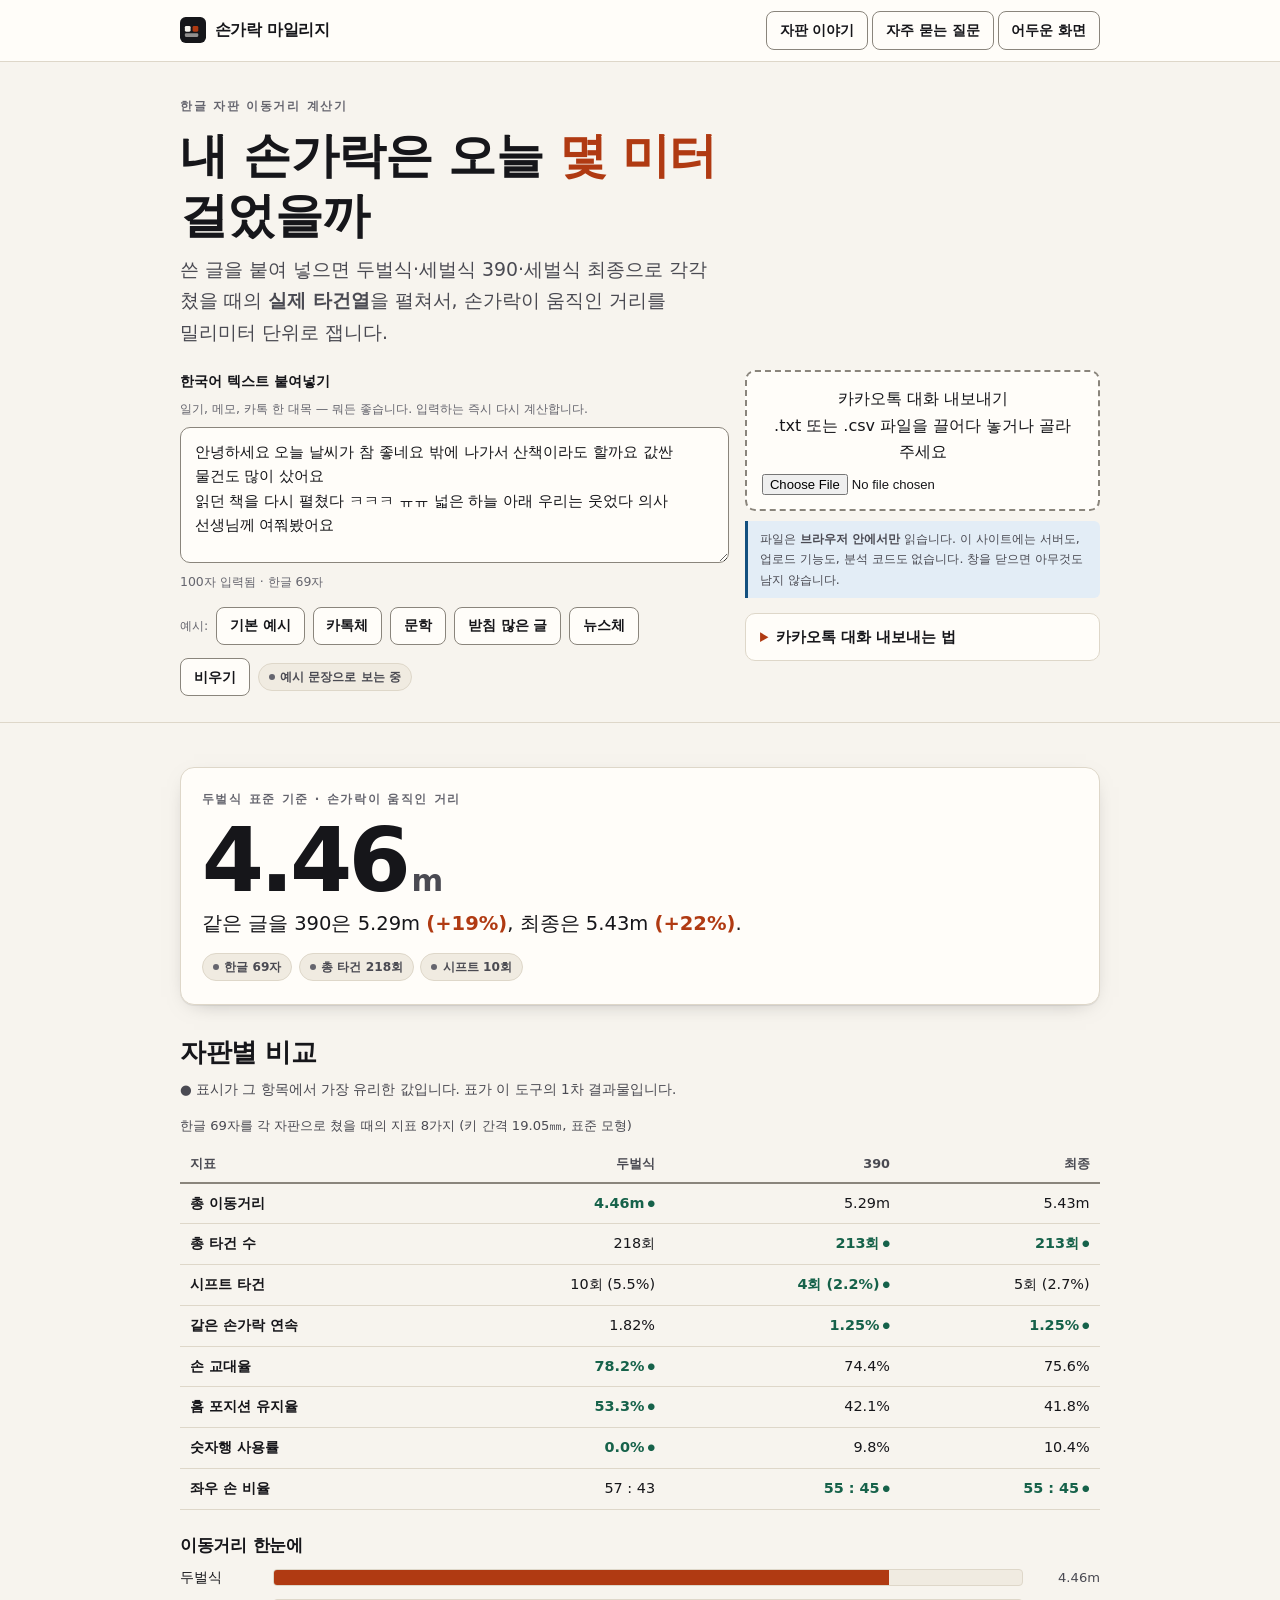
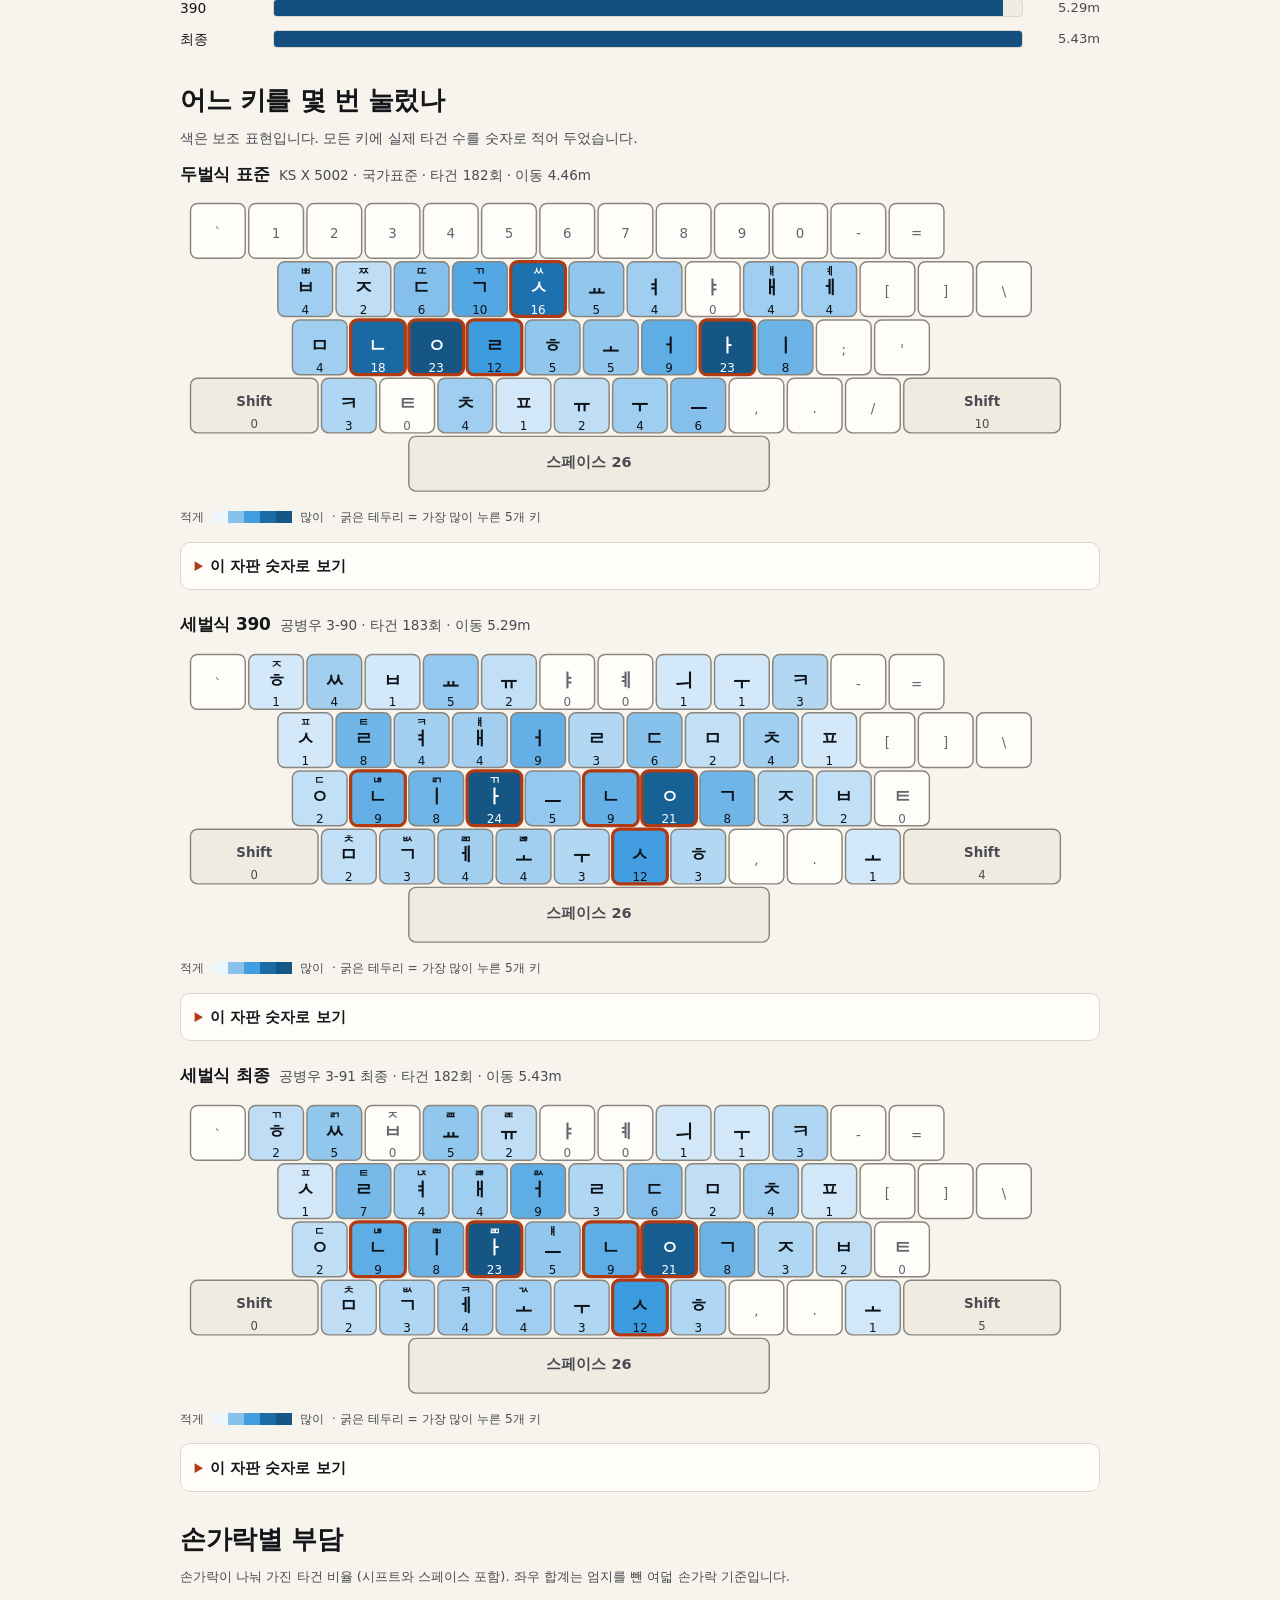
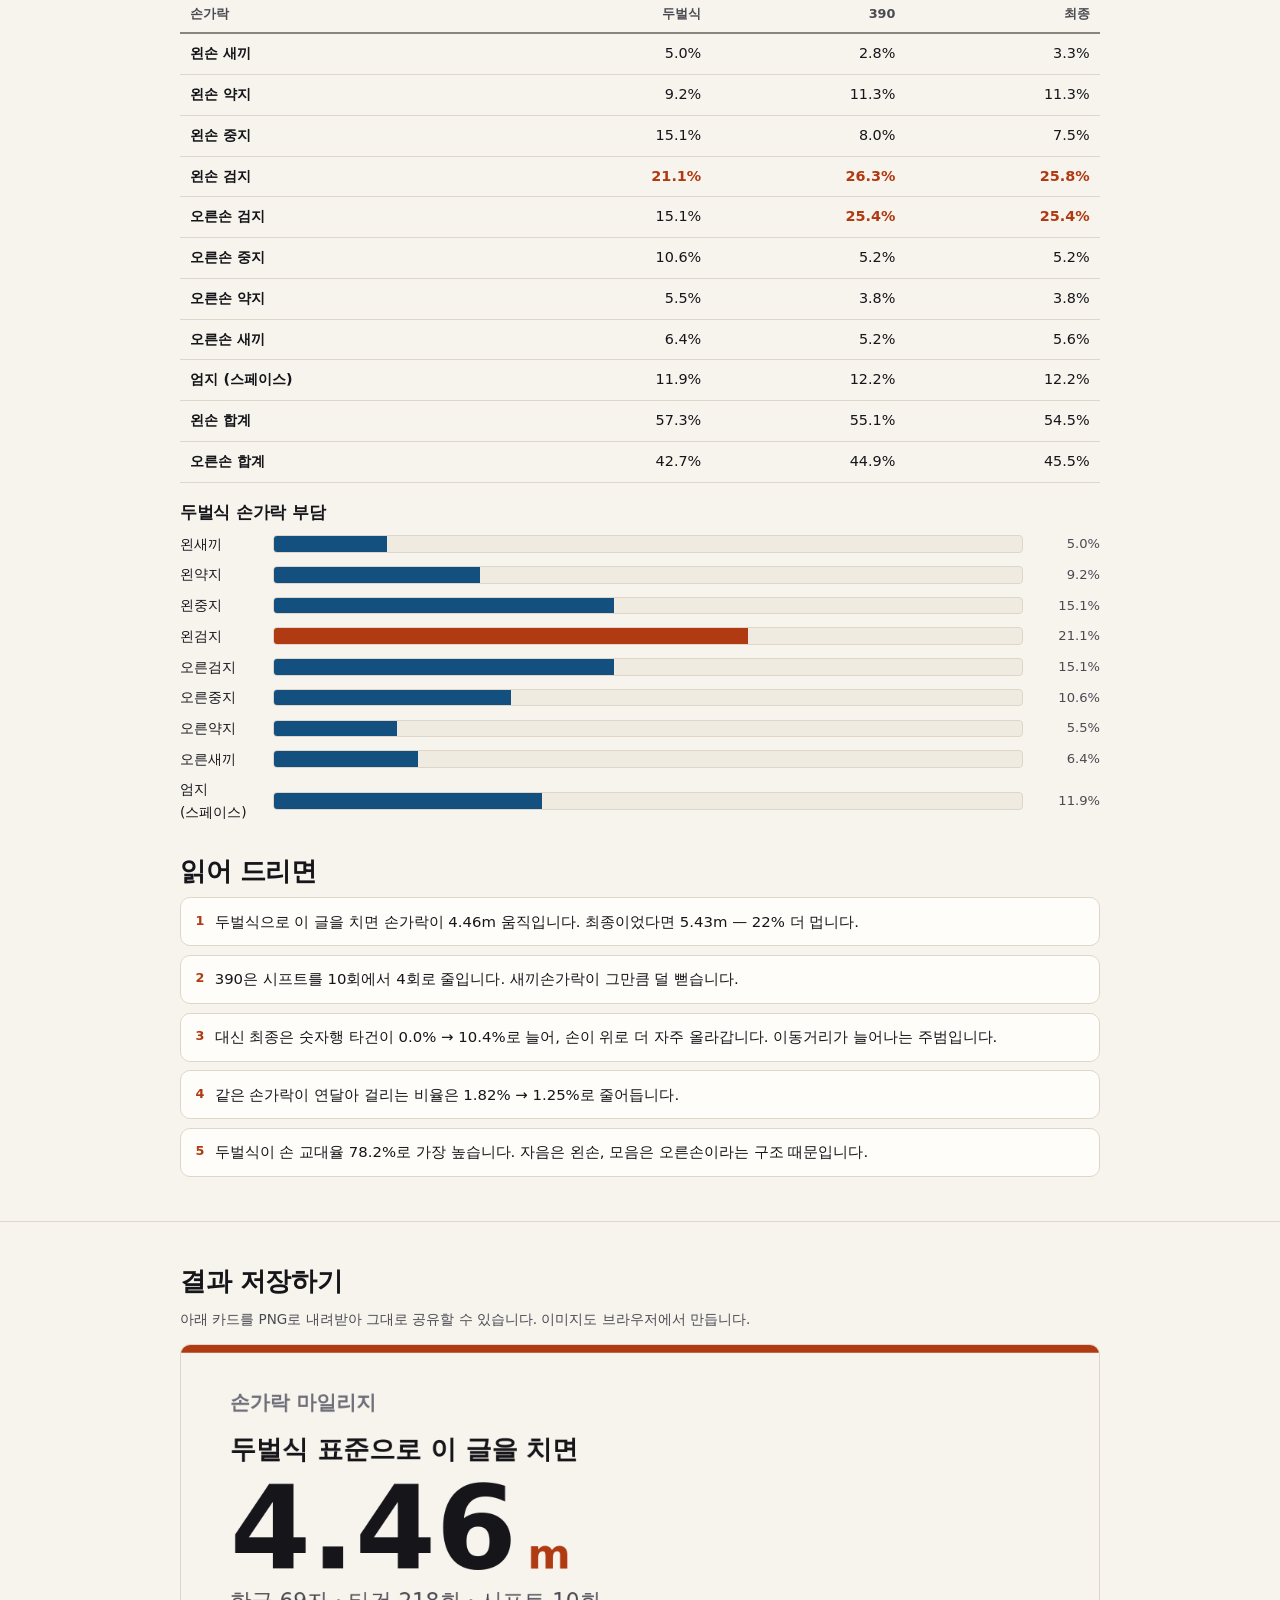
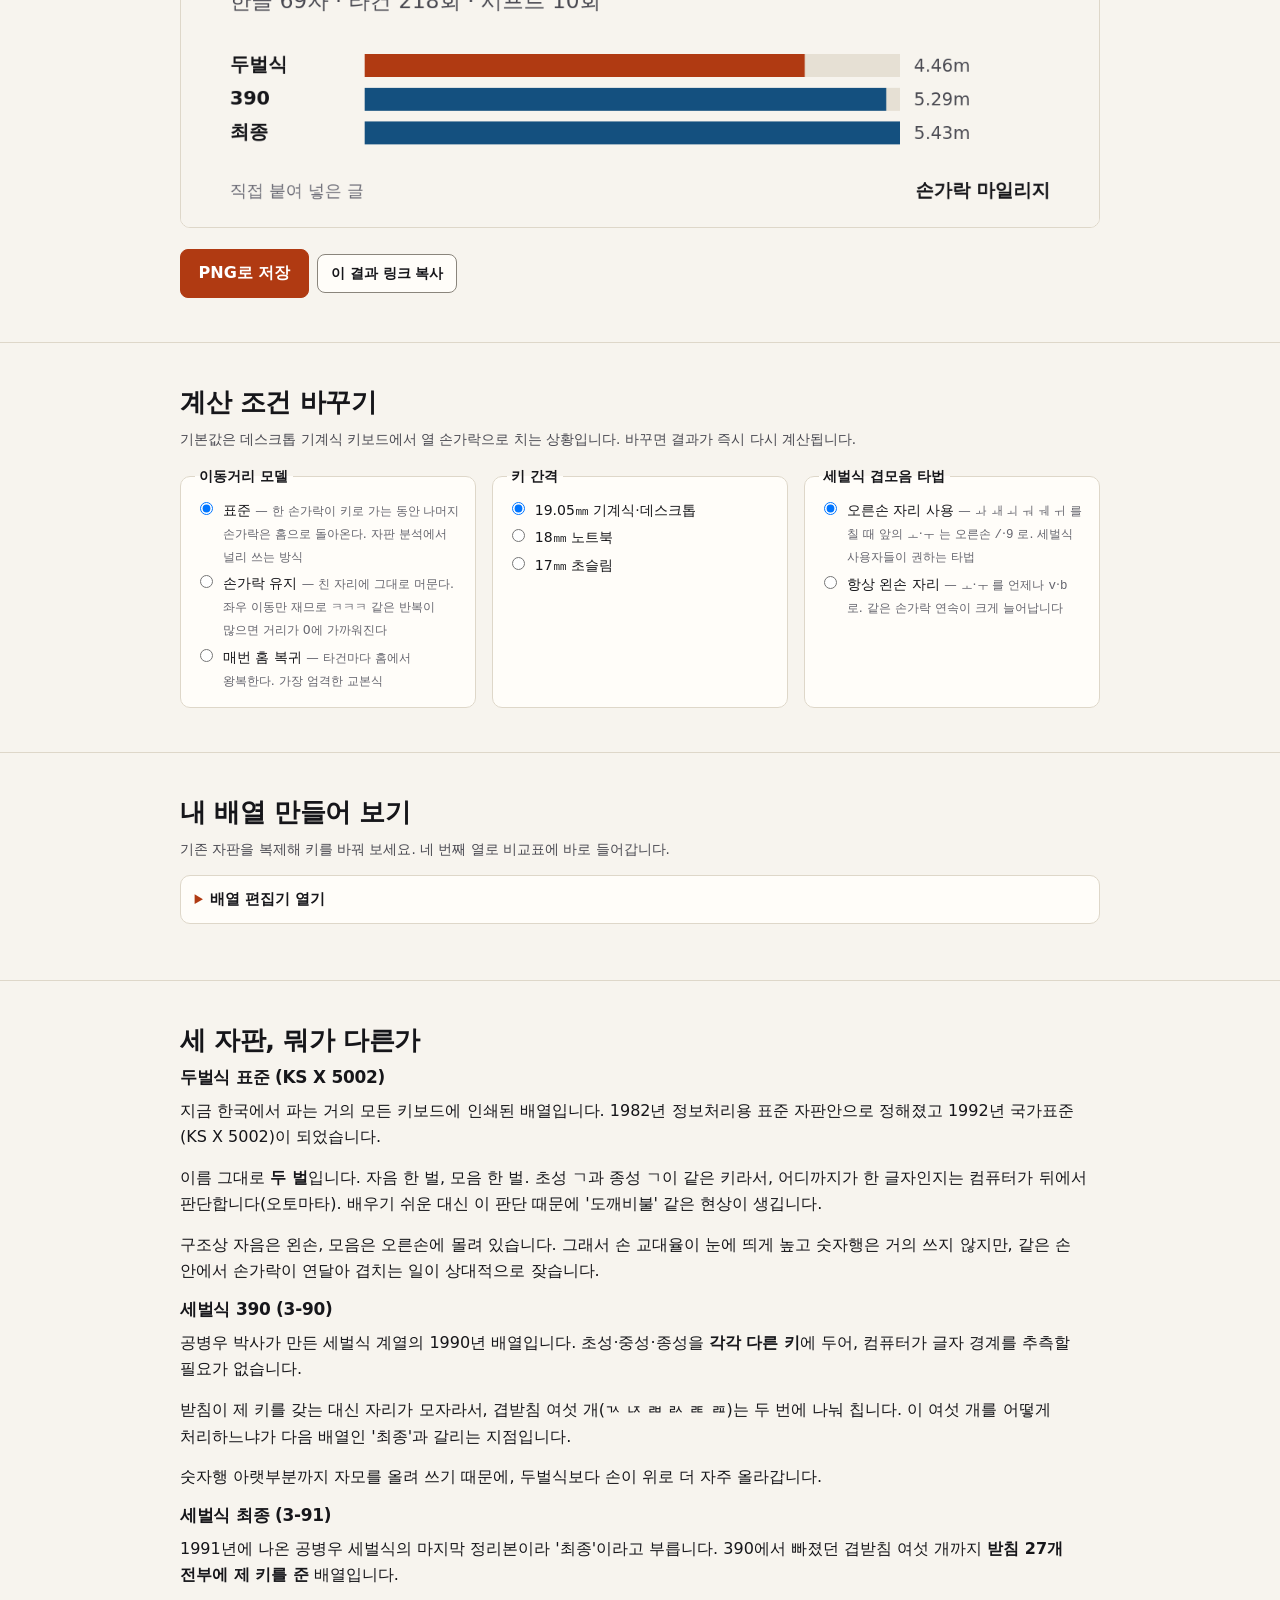
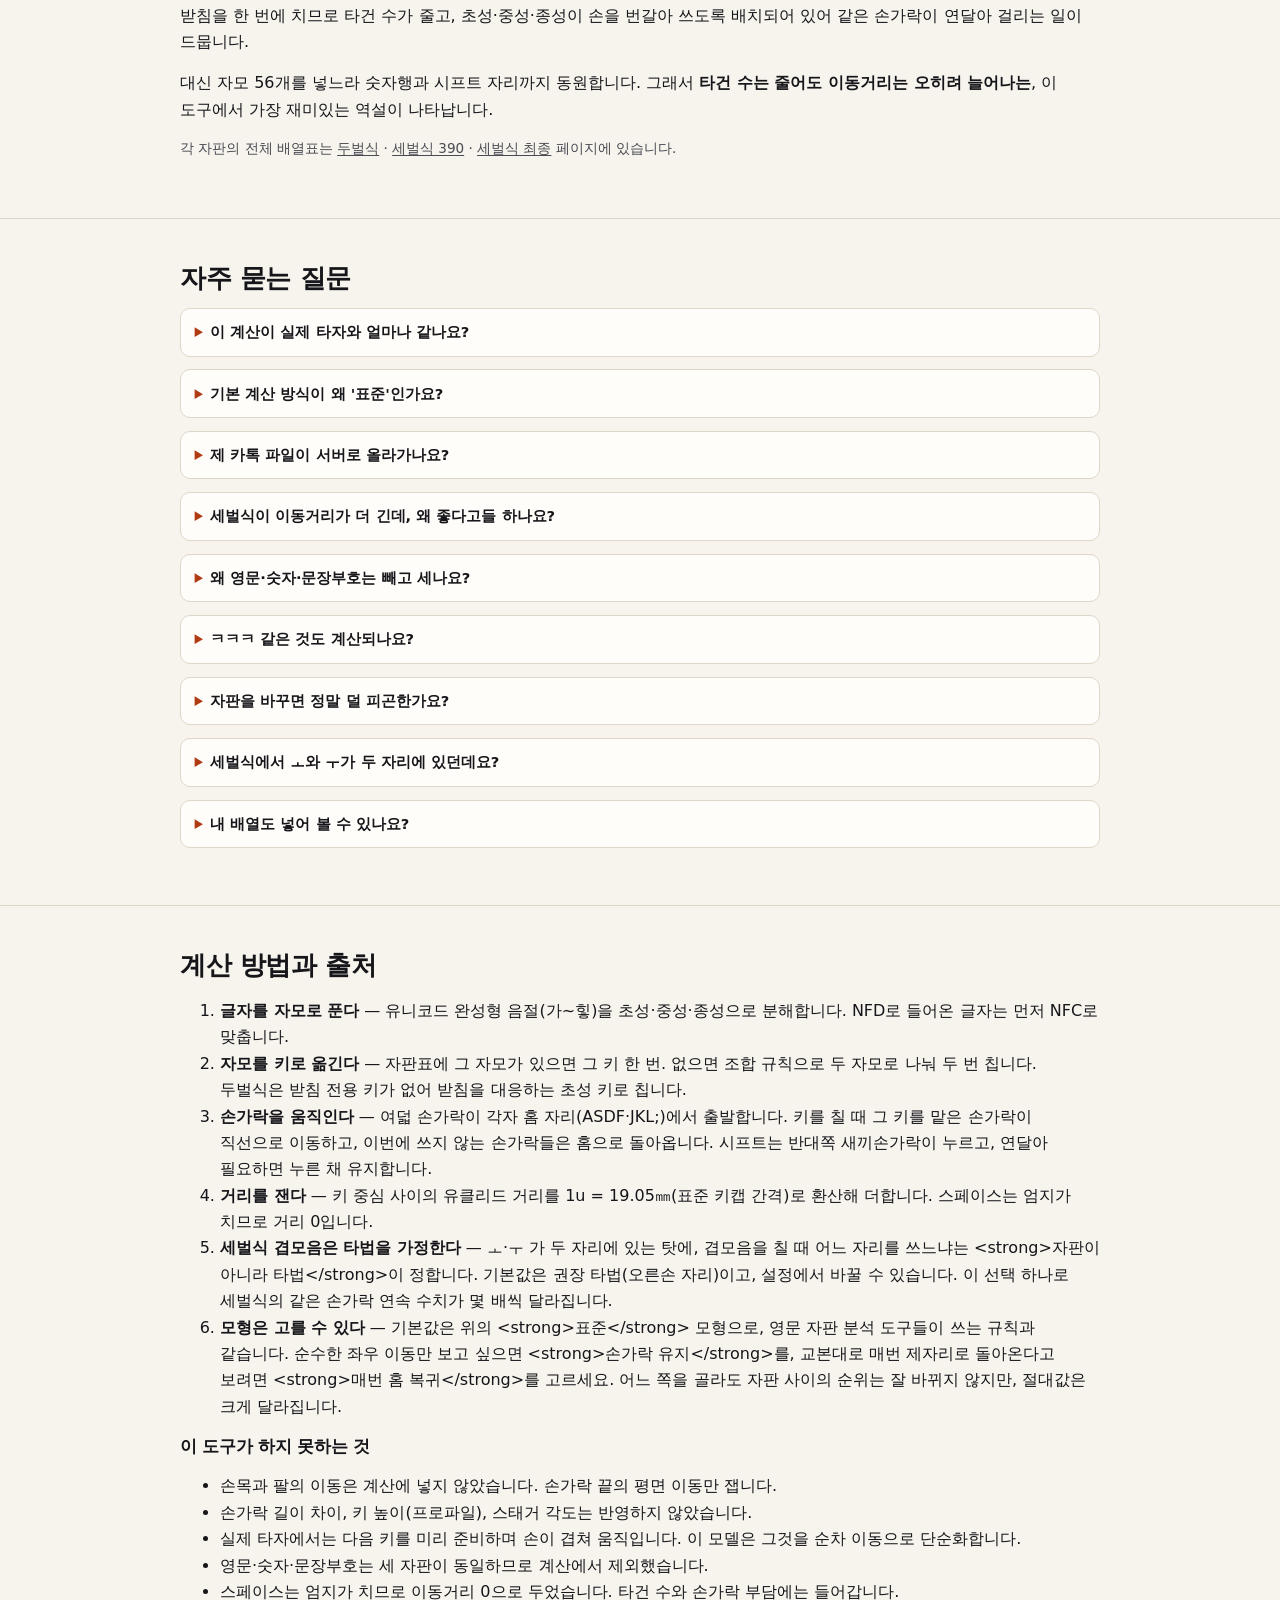
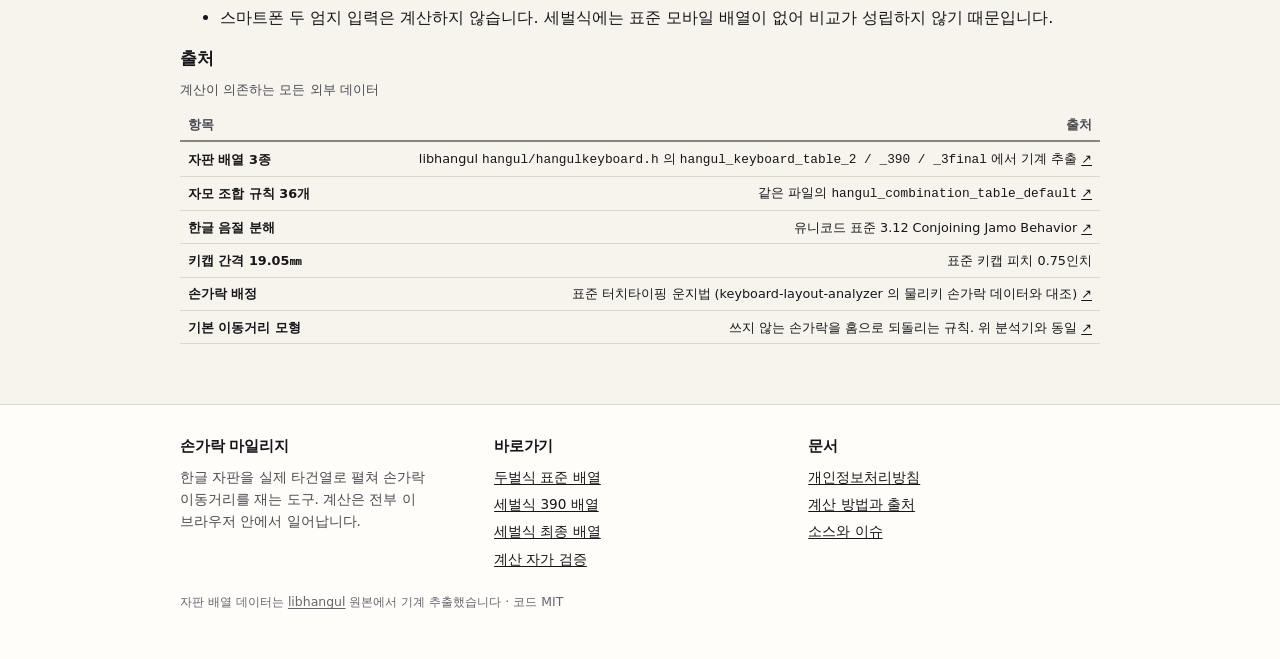
==== commit e9113201: "엔진 정확성: 백슬래시 미배정, 엄지 누락, 겹모음 타법 가정 공개 독립 검증에서 나온 문제들을 처리했다.  - **백슬래시 글쇠가 아무 손가락에도 배정되지 않았다.** 문자열 "" ====
--- a/index.html
+++ b/index.html
@@ -99,7 +99,7 @@
      "name": "세벌식에서 ㅗ와 ㅜ가 두 자리에 있던데요?",
      "acceptedAnswer": {
       "@type": "Answer",
-      "text": "맞습니다. 홑모음 ㅗ·ㅜ는 왼손 v·b 자리에서 치고, 겹모음(ㅘ ㅙ ㅚ ㅝ ㅞ ㅟ)의 앞자리로 쓸 때는 오른손 / ·9 자리를 씁니다. 그래야 뒤따르는 모음과 손이 갈립니다. 이 도구는 그 관행을 그대로 따라 계산합니다."
+      "text": "맞습니다. 자판표에는 ㅗ가 v와 / 두 곳에, ㅜ가 b와 9 두 곳에 있습니다. 홑모음일 때는 왼손 v·b, 겹모음(ㅘ ㅙ ㅚ ㅝ ㅞ ㅟ)의 앞자리일 때는 오른손 /·9를 쓰는 것이 권장되는 타법입니다. 그래야 뒤따르는 모음과 손이 갈리기 때문입니다.이 가정은 수치에 크게 영향을 줍니다. 오른손 자리를 쓰면 세벌식의 같은 손가락 연속이 크게 떨어집니다. 어느 쪽 가정을 쓸지 ‘계산 조건 바꾸기’에서 직접 고를 수 있게 해 두었으니, 두 값을 모두 보고 판단하세요."
      }
     },
     {
@@ -289,7 +289,8 @@
   <section id="tuning">
     <div class="wrap">
       <h2>계산 조건 바꾸기</h2>
-      <p class="small">기본값은 데스크톱 기계식 키보드에서 열 손가락으로 치는 상황입니다.</p>
+      <p class="small">기본값은 데스크톱 기계식 키보드에서 열 손가락으로 치는 상황입니다.
+        바꾸면 결과가 즉시 다시 계산됩니다.</p>
       <div class="settings">
         <fieldset>
           <legend>이동거리 모델</legend>
@@ -313,11 +314,14 @@
           </div>
         </fieldset>
         <fieldset>
-          <legend>자판 형태</legend>
+          <legend>세벌식 겹모음 타법</legend>
           <div class="radio-row">
-            <label><input type="radio" name="geom" value="ansi" checked> <span>일반 키보드 (열 손가락)</span></label>
-            <label><input type="radio" name="geom" value="mobile">
-              <span>스마트폰 두 엄지 <span class="tiny">— 8㎜ 격자, 세벌식은 가정 계산입니다</span></span></label>
+            <label><input type="radio" name="lead" value="on" checked>
+              <span>오른손 자리 사용 <span class="tiny">— ㅘ ㅙ ㅚ ㅝ ㅞ ㅟ 를 칠 때 앞의 ㅗ·ㅜ 는
+                오른손 <span class="mono">/</span>·<span class="mono">9</span> 로. 세벌식 사용자들이 권하는 타법</span></span></label>
+            <label><input type="radio" name="lead" value="off">
+              <span>항상 왼손 자리 <span class="tiny">— ㅗ·ㅜ 를 언제나 <span class="mono">v</span>·<span class="mono">b</span> 로.
+                같은 손가락 연속이 크게 늘어납니다</span></span></label>
           </div>
         </fieldset>
       </div>
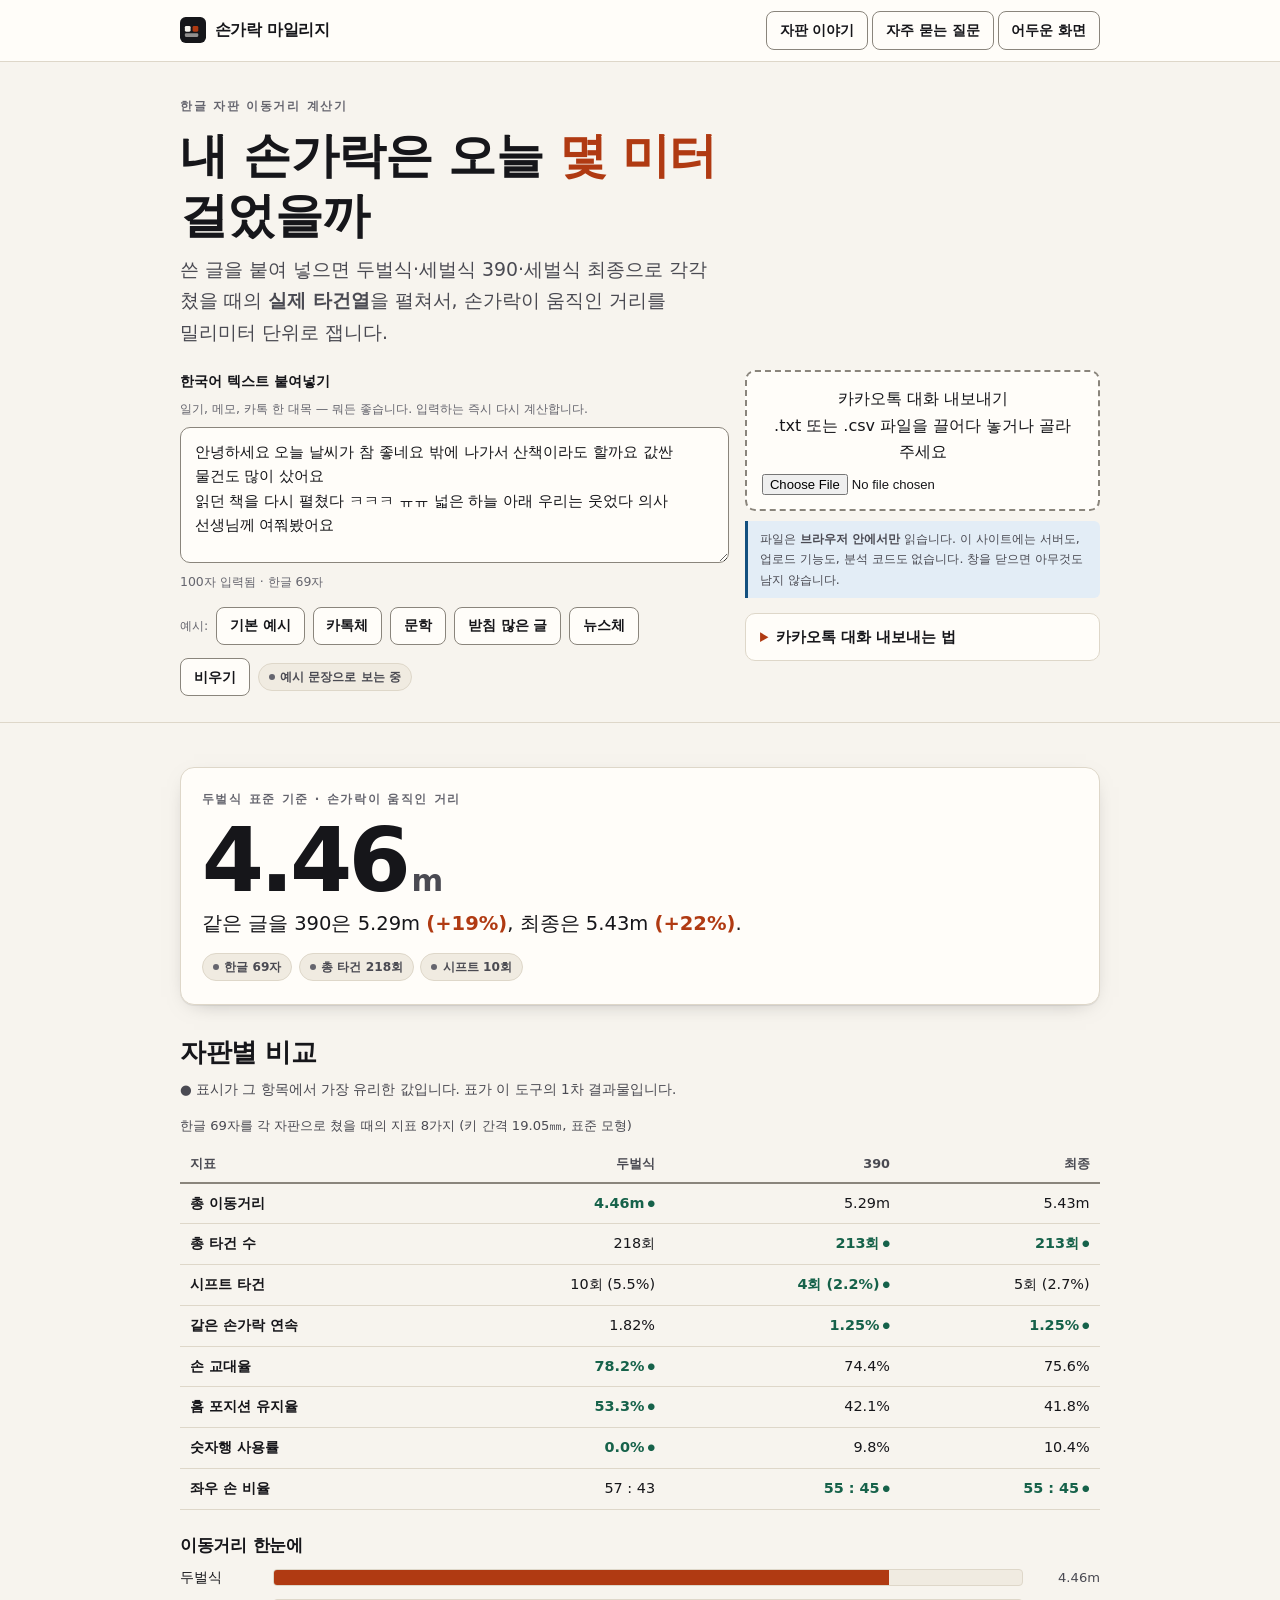
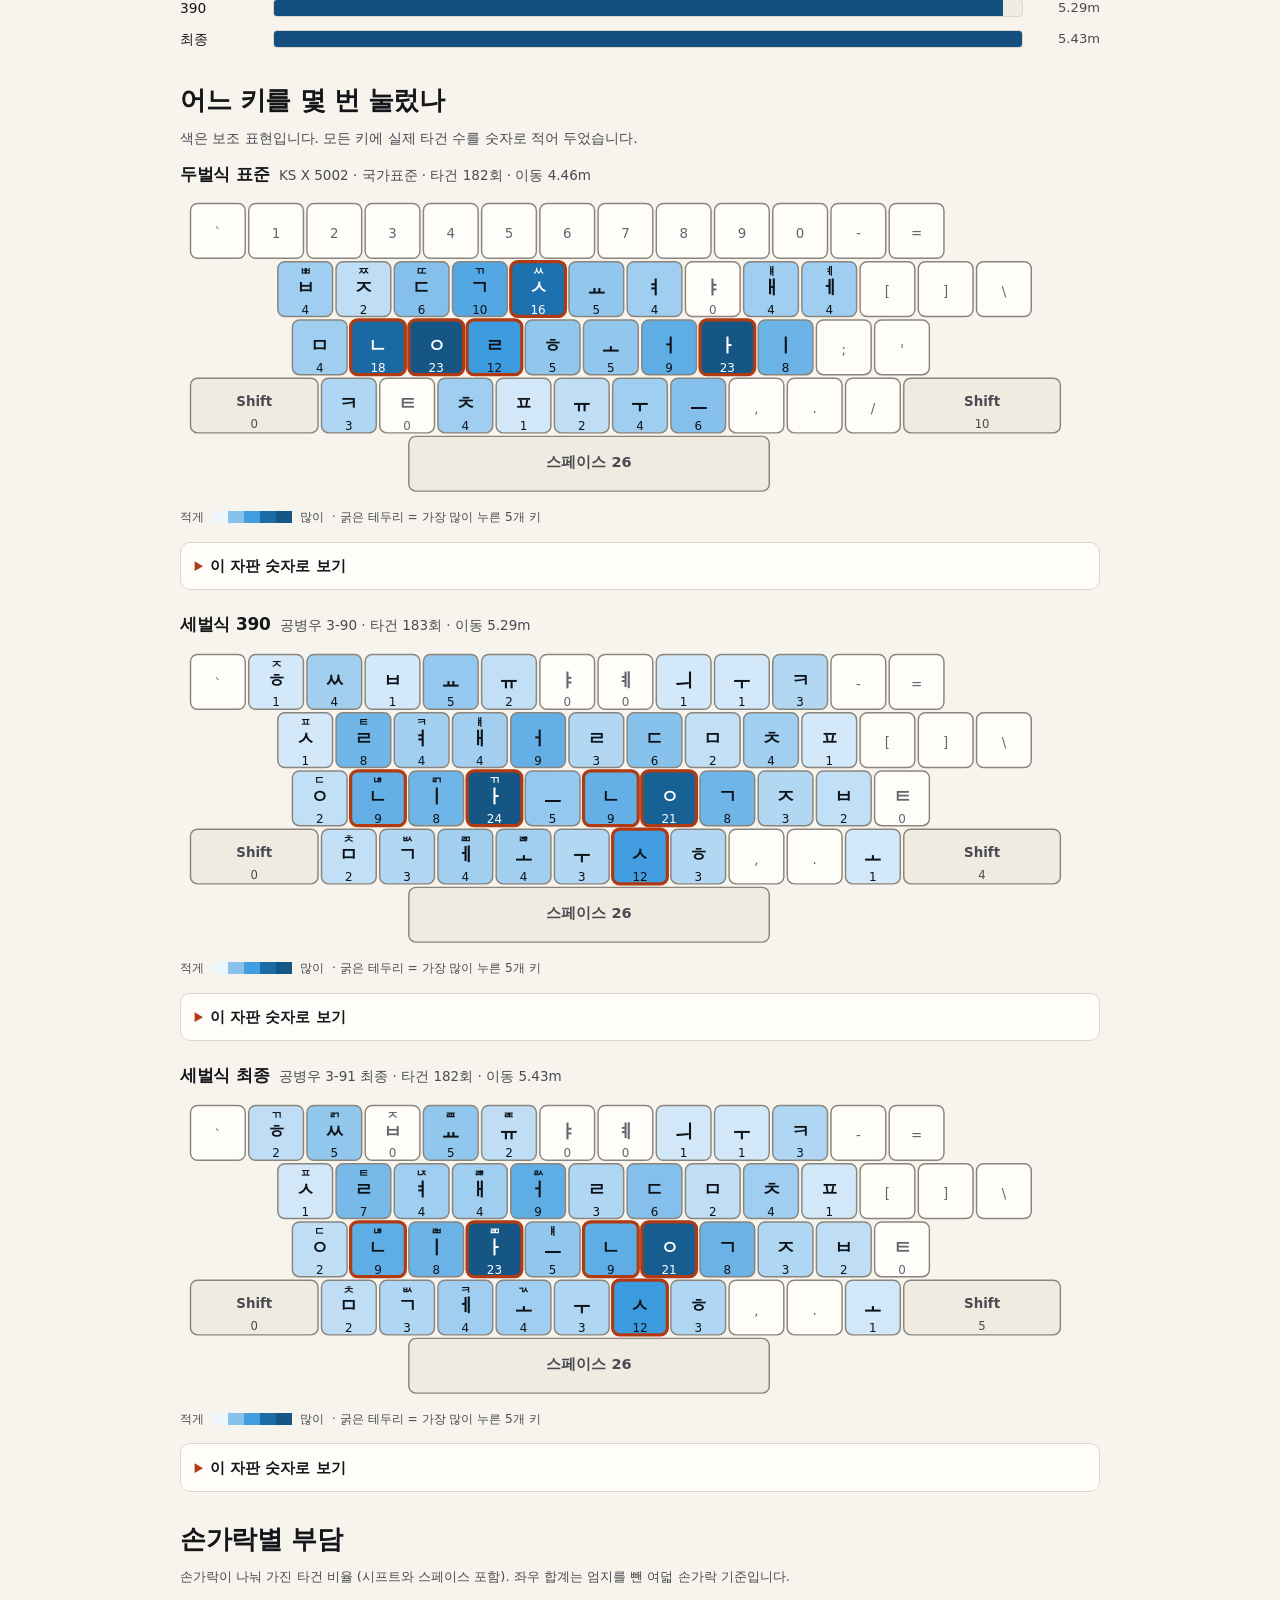
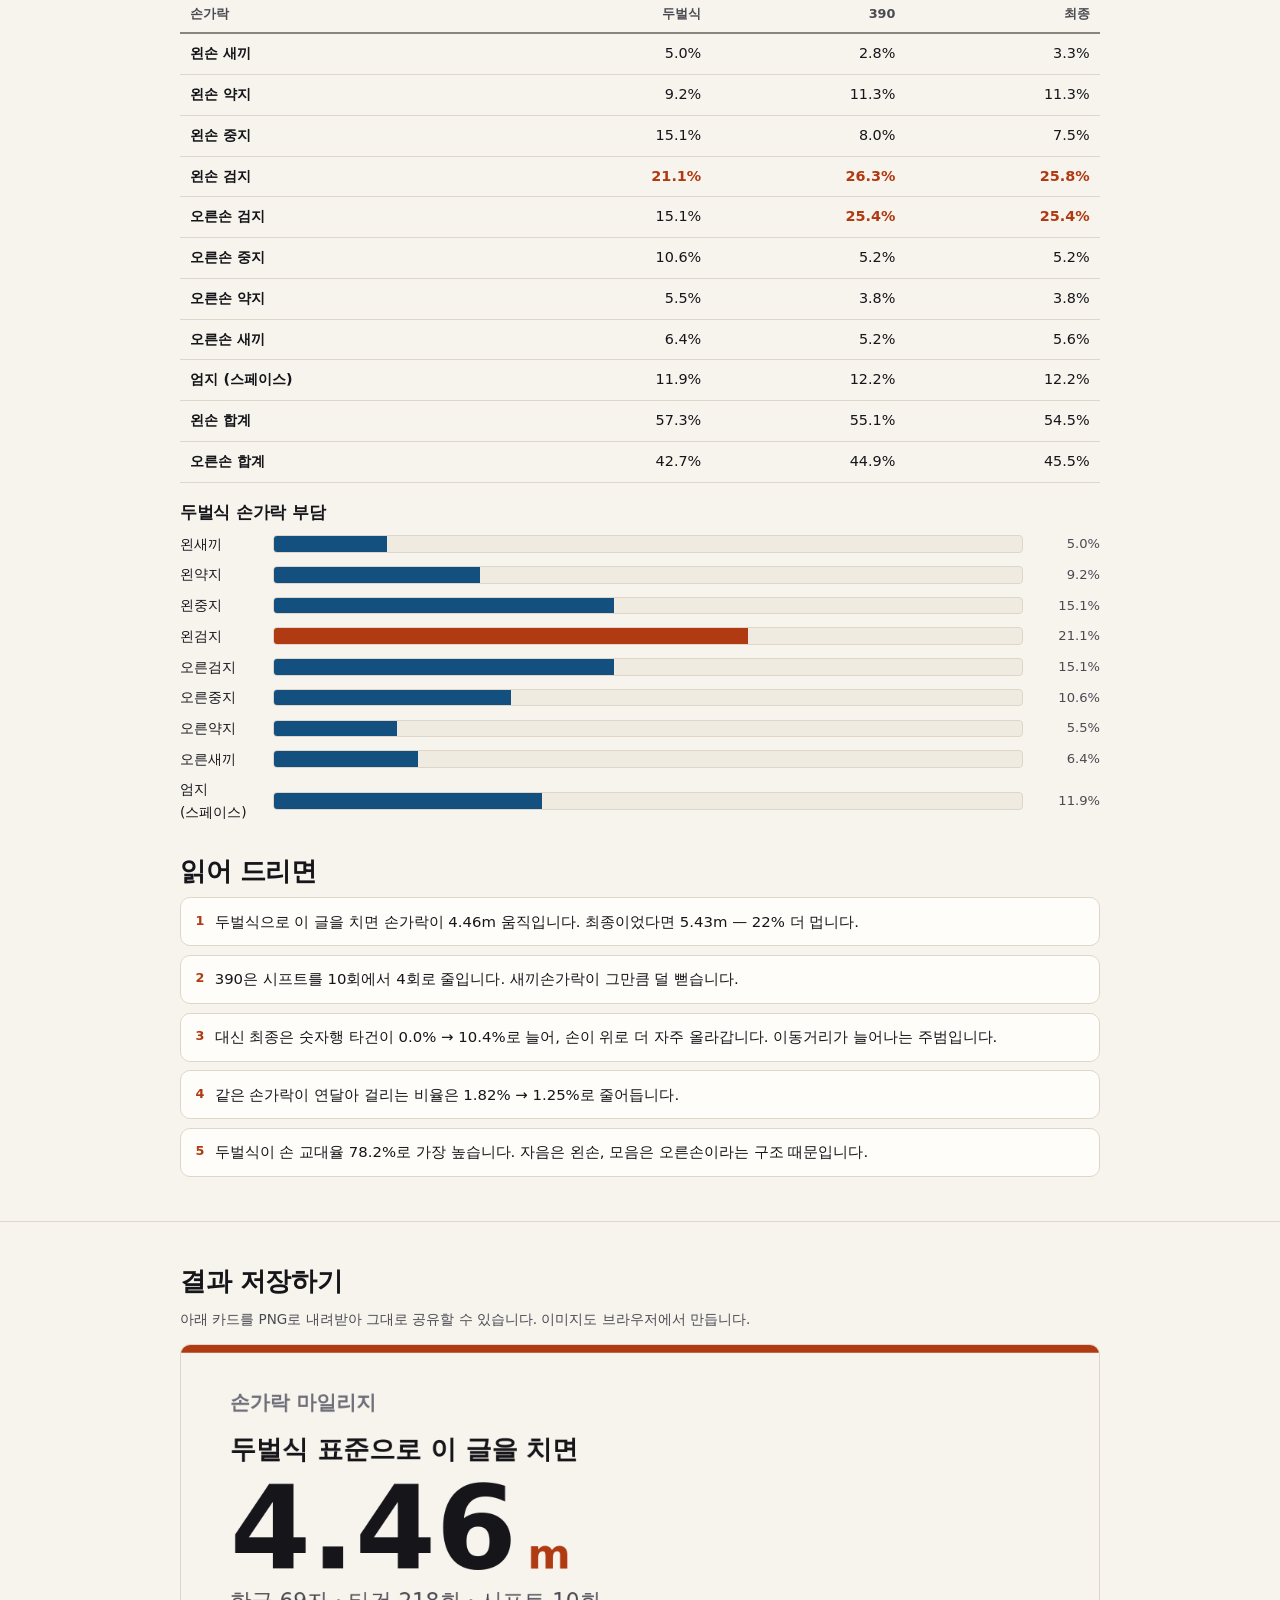
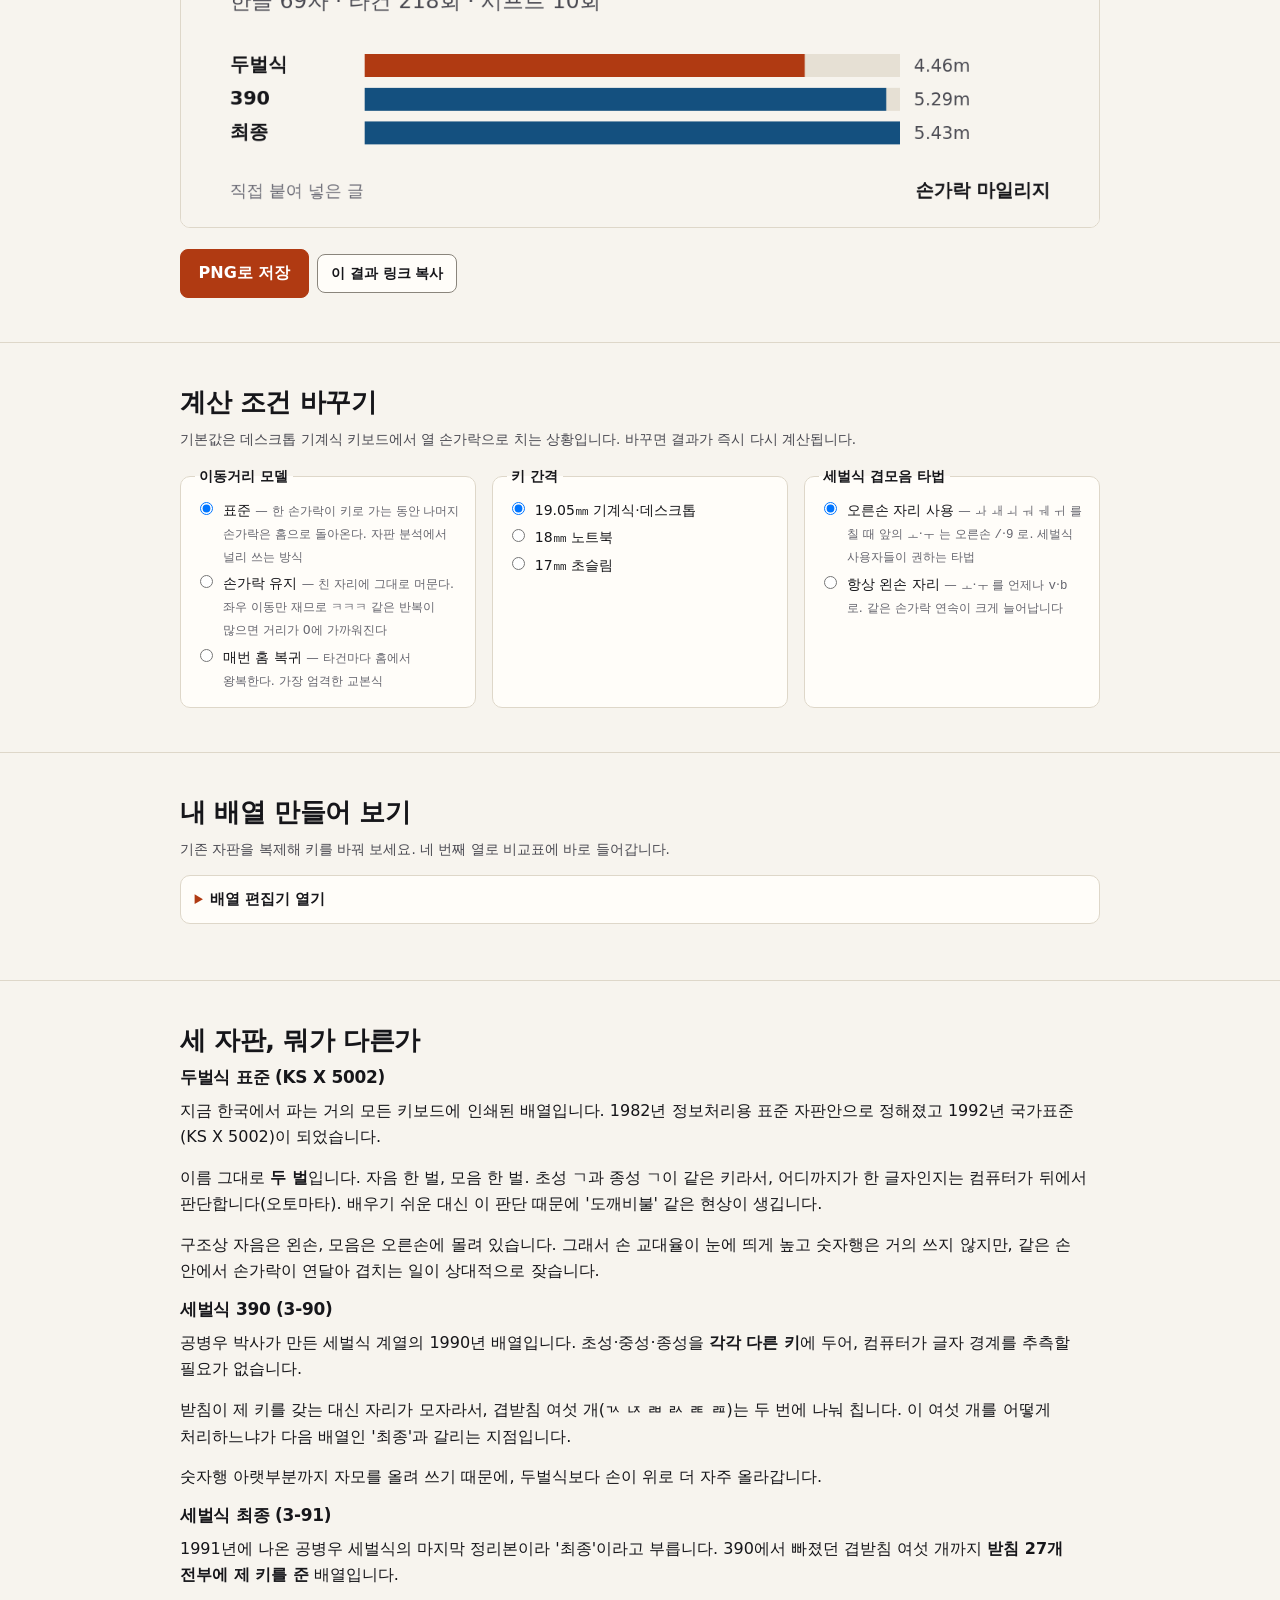
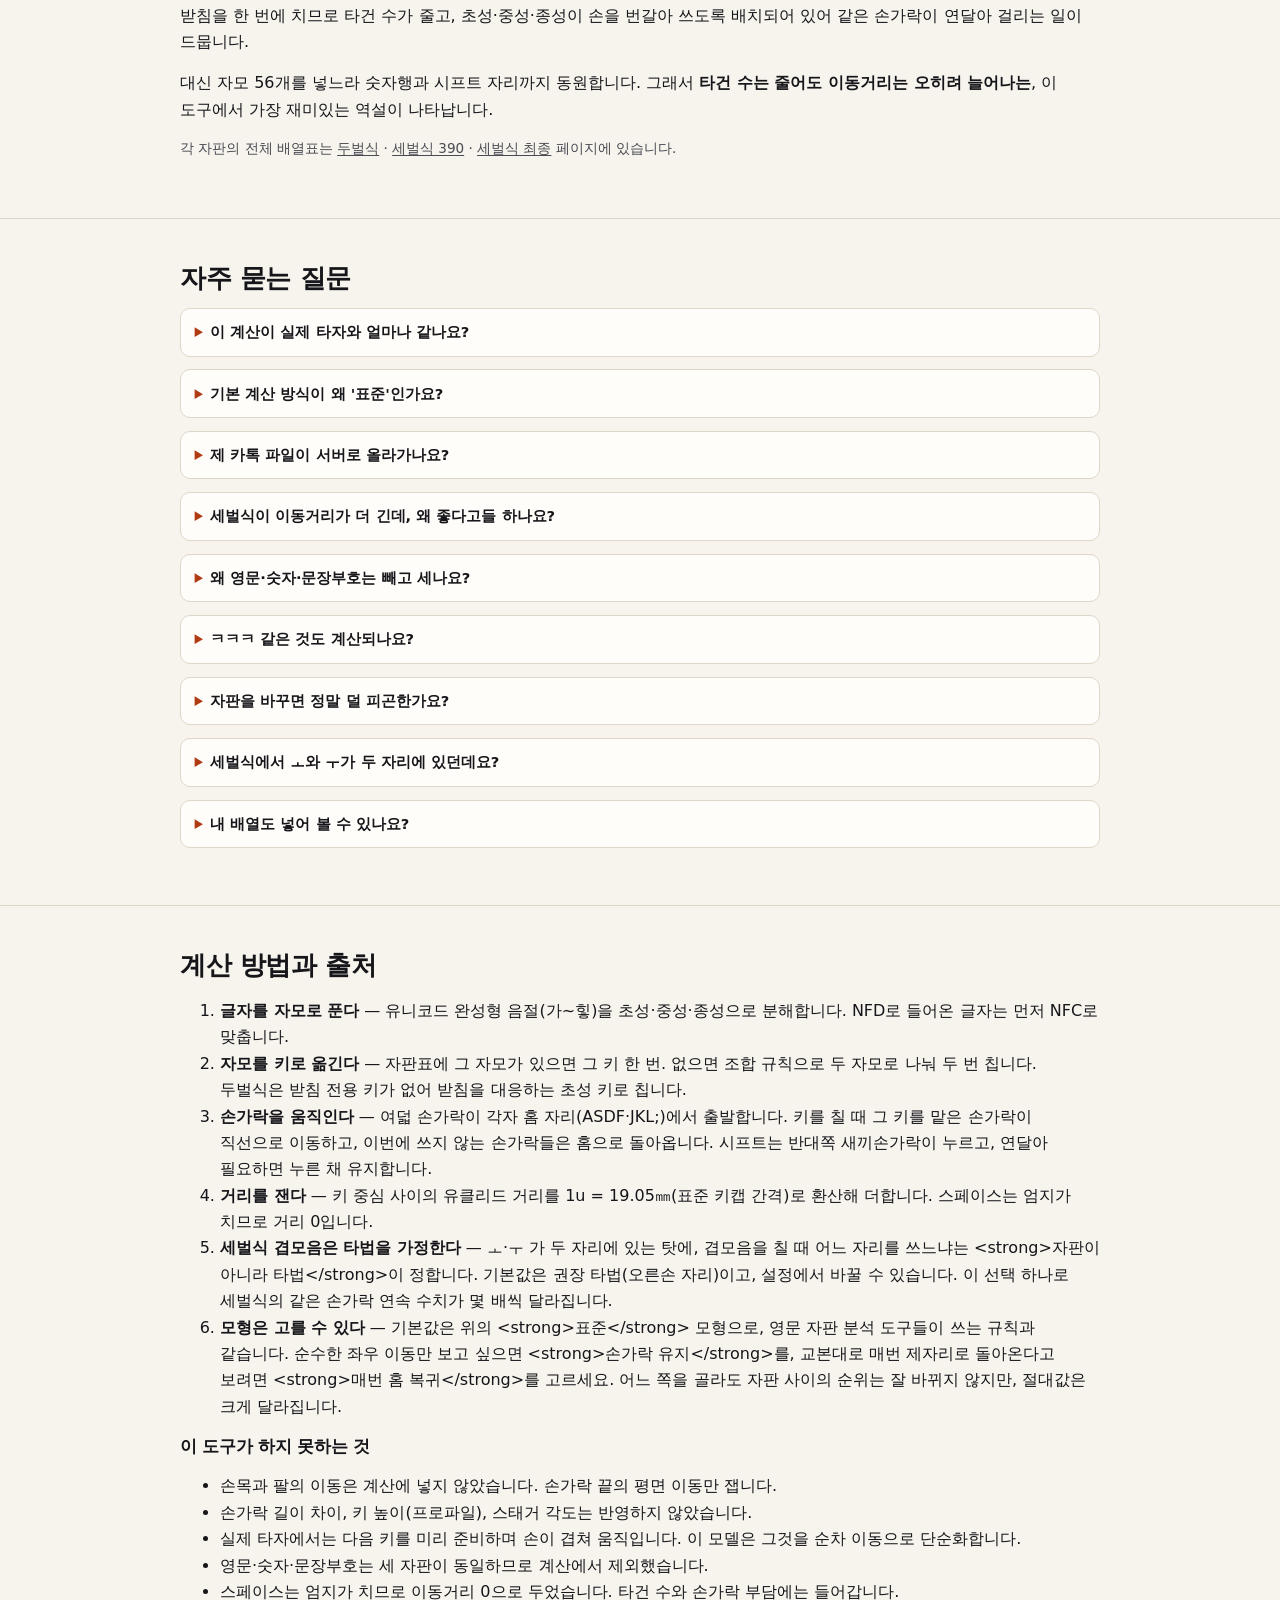
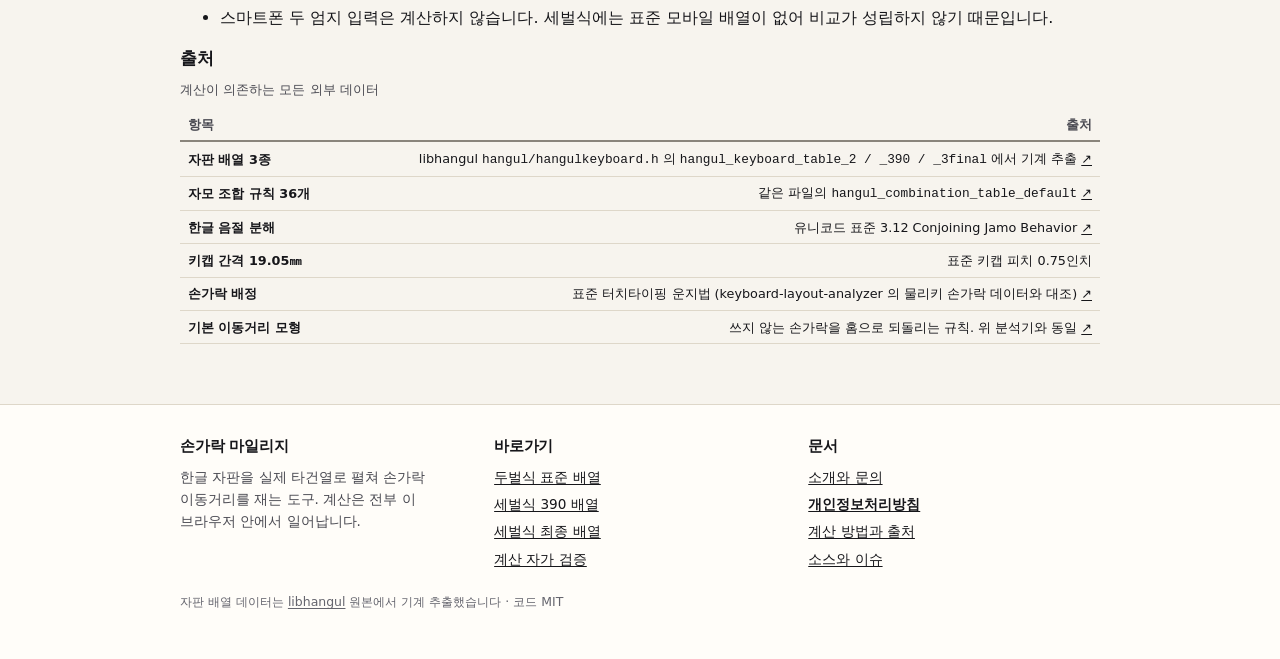
==== commit 14648d4e: "법적 고지와 수익화 배선을 실제 요건에 맞추다 조사 결과 현재 구현이 두 가지 요건을 만족하지 못했다.  **공정위 대가성 문구** — 심사지침은 본문과 명확히 구분되고 쉽게 인식" ====
--- a/index.html
+++ b/index.html
@@ -391,7 +391,8 @@
       <div>
         <h2>문서</h2>
         <ul>
-          <li><a href="privacy.html">개인정보처리방침</a></li>
+          <li><a href="about.html">소개와 문의</a></li>
+          <li><a href="privacy.html"><strong>개인정보처리방침</strong></a></li>
           <li><a href="#method">계산 방법과 출처</a></li>
           <li id="repoLinkSlot"></li>
         </ul>
--- a/assets/style.css
+++ b/assets/style.css
@@ -155,11 +155,16 @@
 .hero h1 { max-width: 18ch; }
 .hero h1 em { font-style: normal; color: var(--accent); }
 
-.disclosure {
-  margin: 1rem 0 0; padding: .55rem .8rem;
-  border: 1px dashed var(--line-2); border-radius: 8px;
-  font-size: .78rem; color: var(--ink-2); background: var(--surface);
-}
+/* 대가성 고지. 공정위 심사지침은 '본문과 명확히 구분되고 쉽게 인식되는' 표시를 요구한다 —
+   본문보다 크게, 본문과 다른 색으로, 테두리로 구분해서, 제휴 링크보다 위에 둔다.
+   작게 만들거나 접어 두거나 푸터에만 두면 안 된다. */
+.ad-disclosure {
+  margin: 1.1rem 0; padding: .7rem .9rem;
+  border: 2px solid var(--accent); border-radius: 10px;
+  background: var(--accent-bg); color: var(--accent);
+  font-size: 1.02rem; font-weight: 650; line-height: 1.5;
+}
+.ad-disclosure b { font-weight: 800; }
 
 /* ---------------------------------------------------------------- 입력 */
 
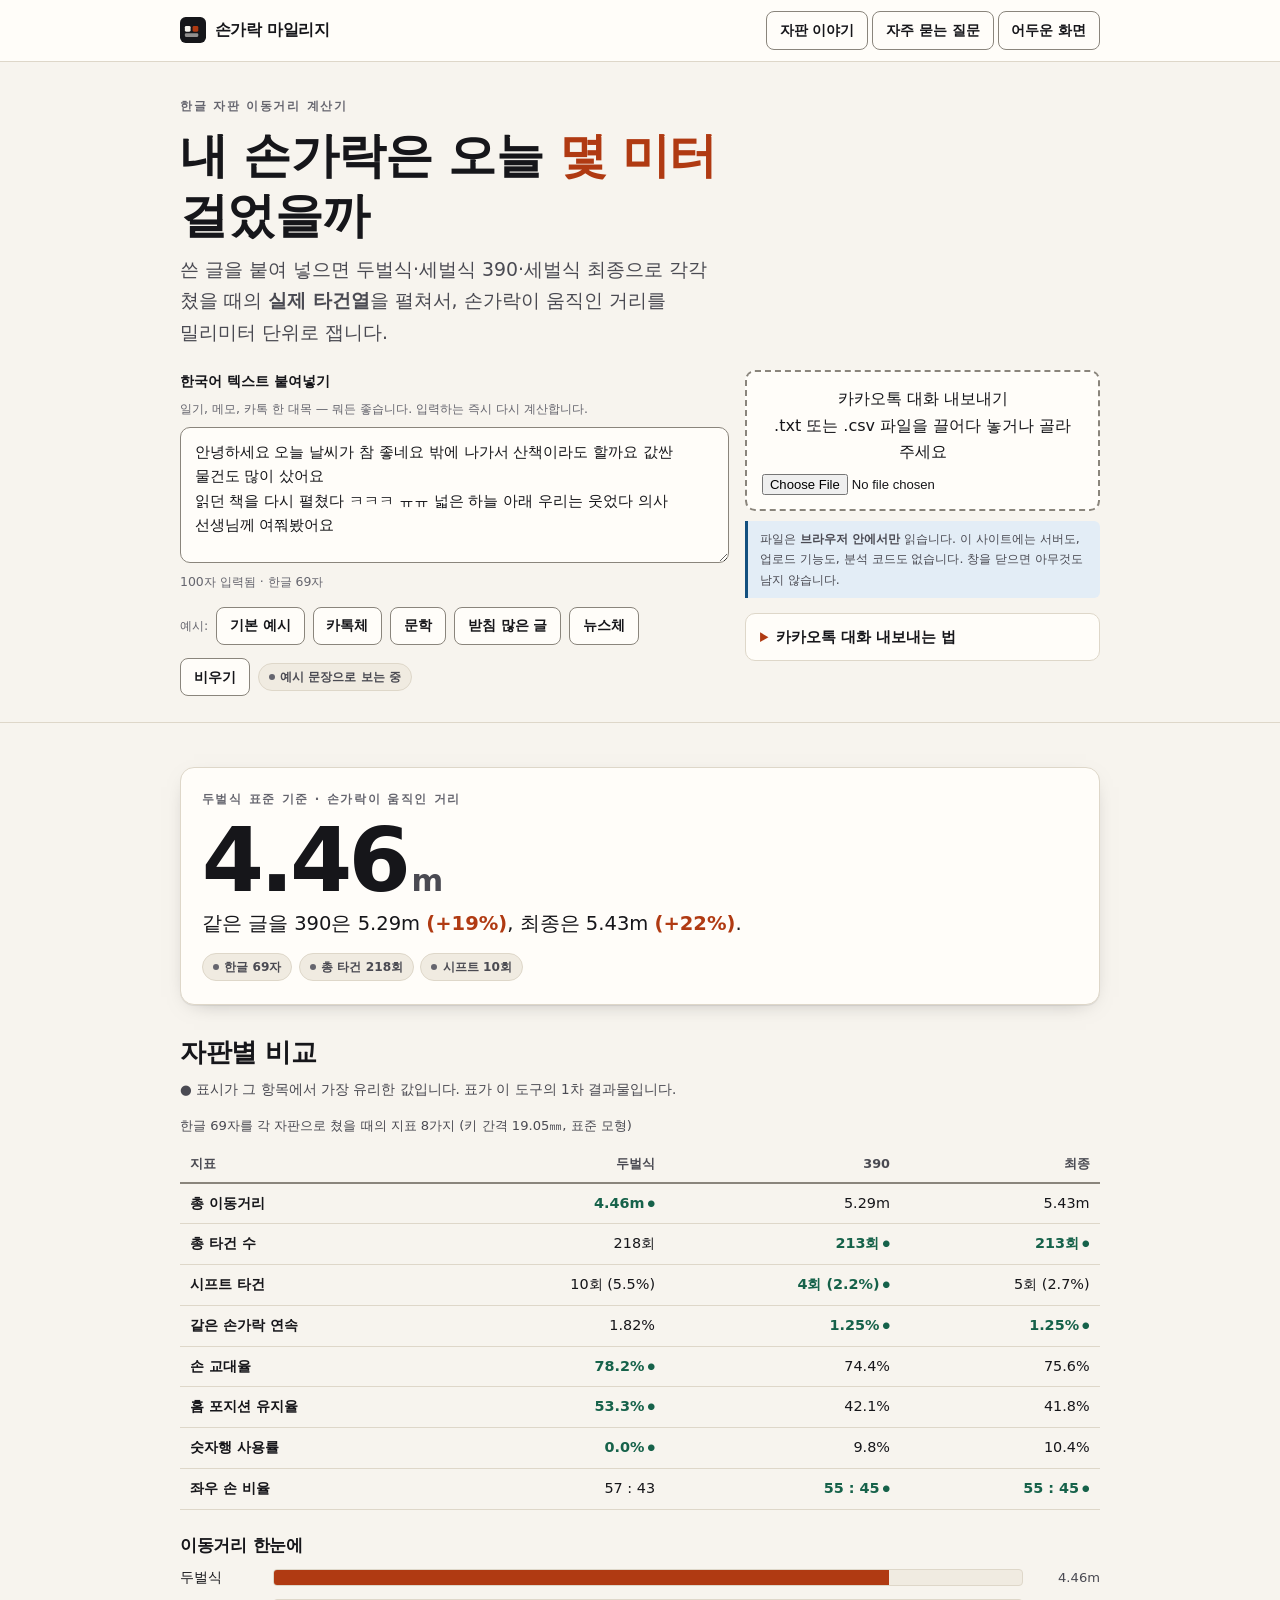
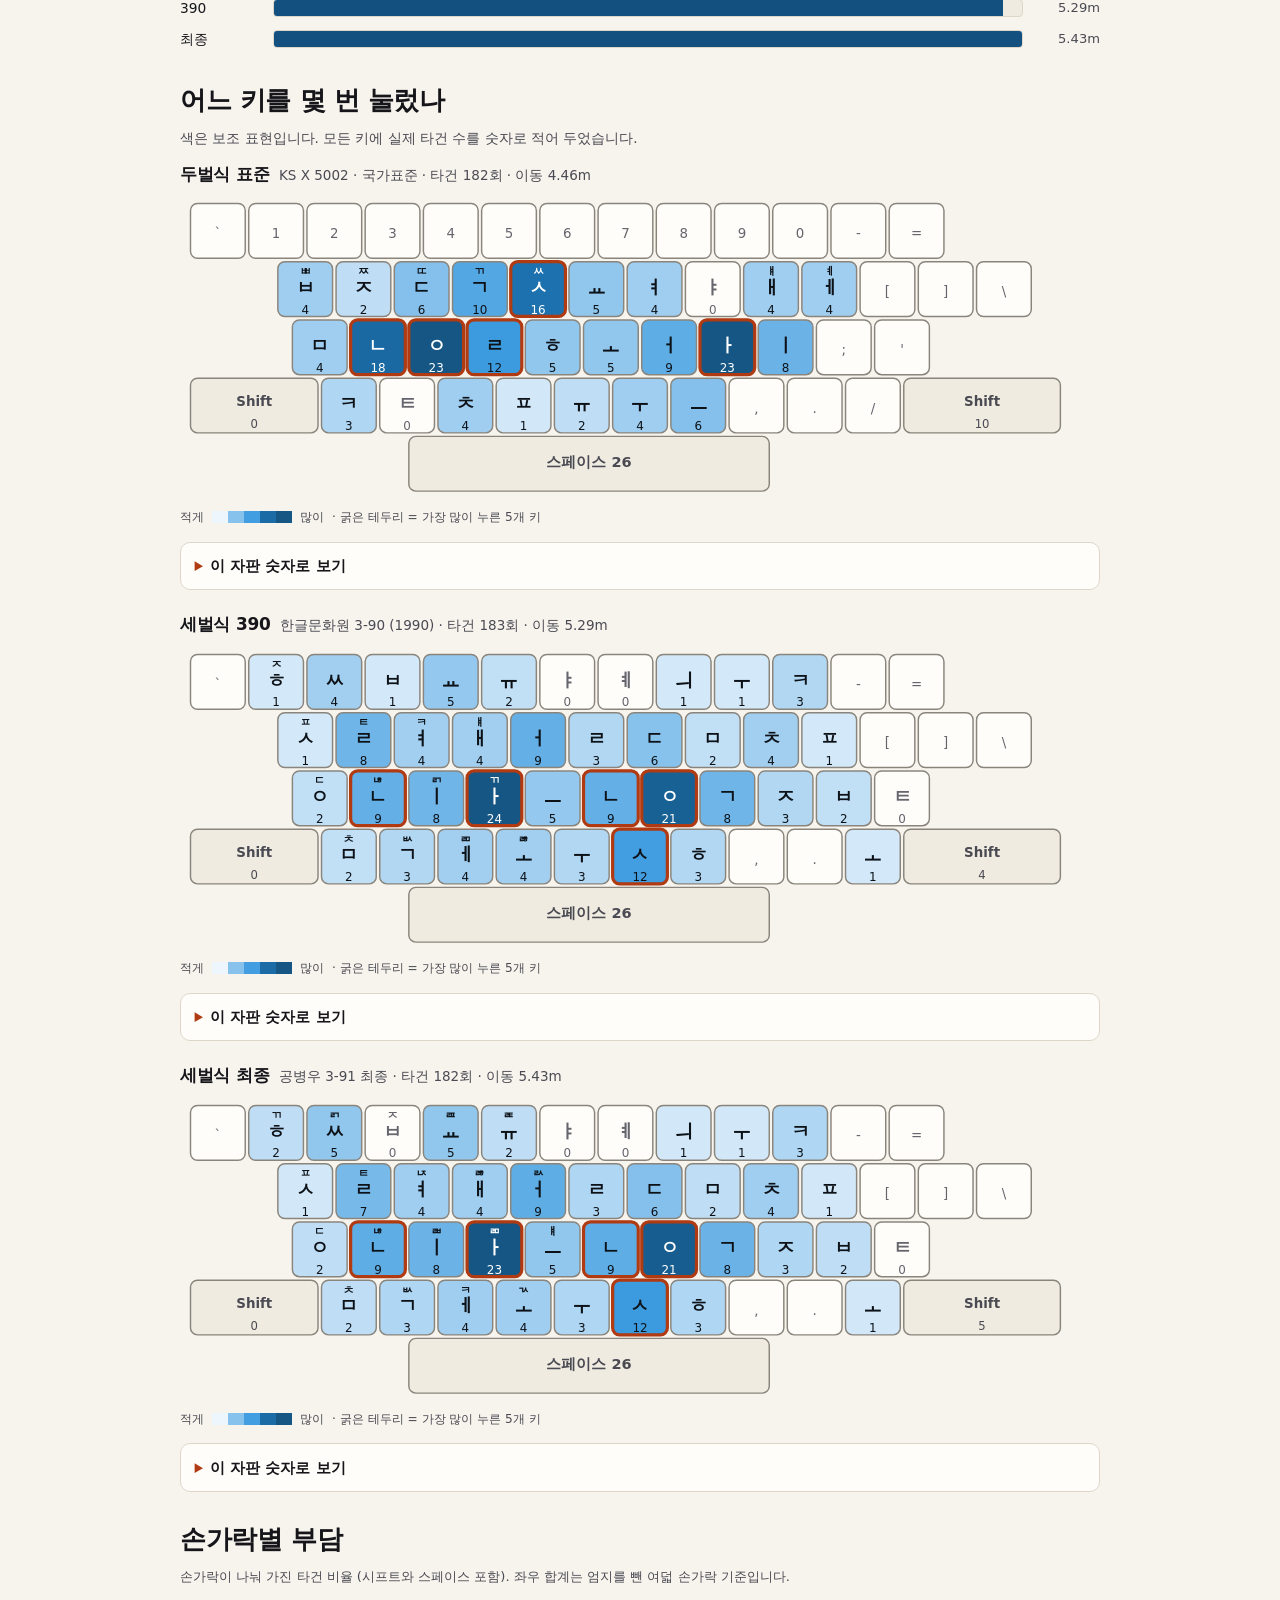
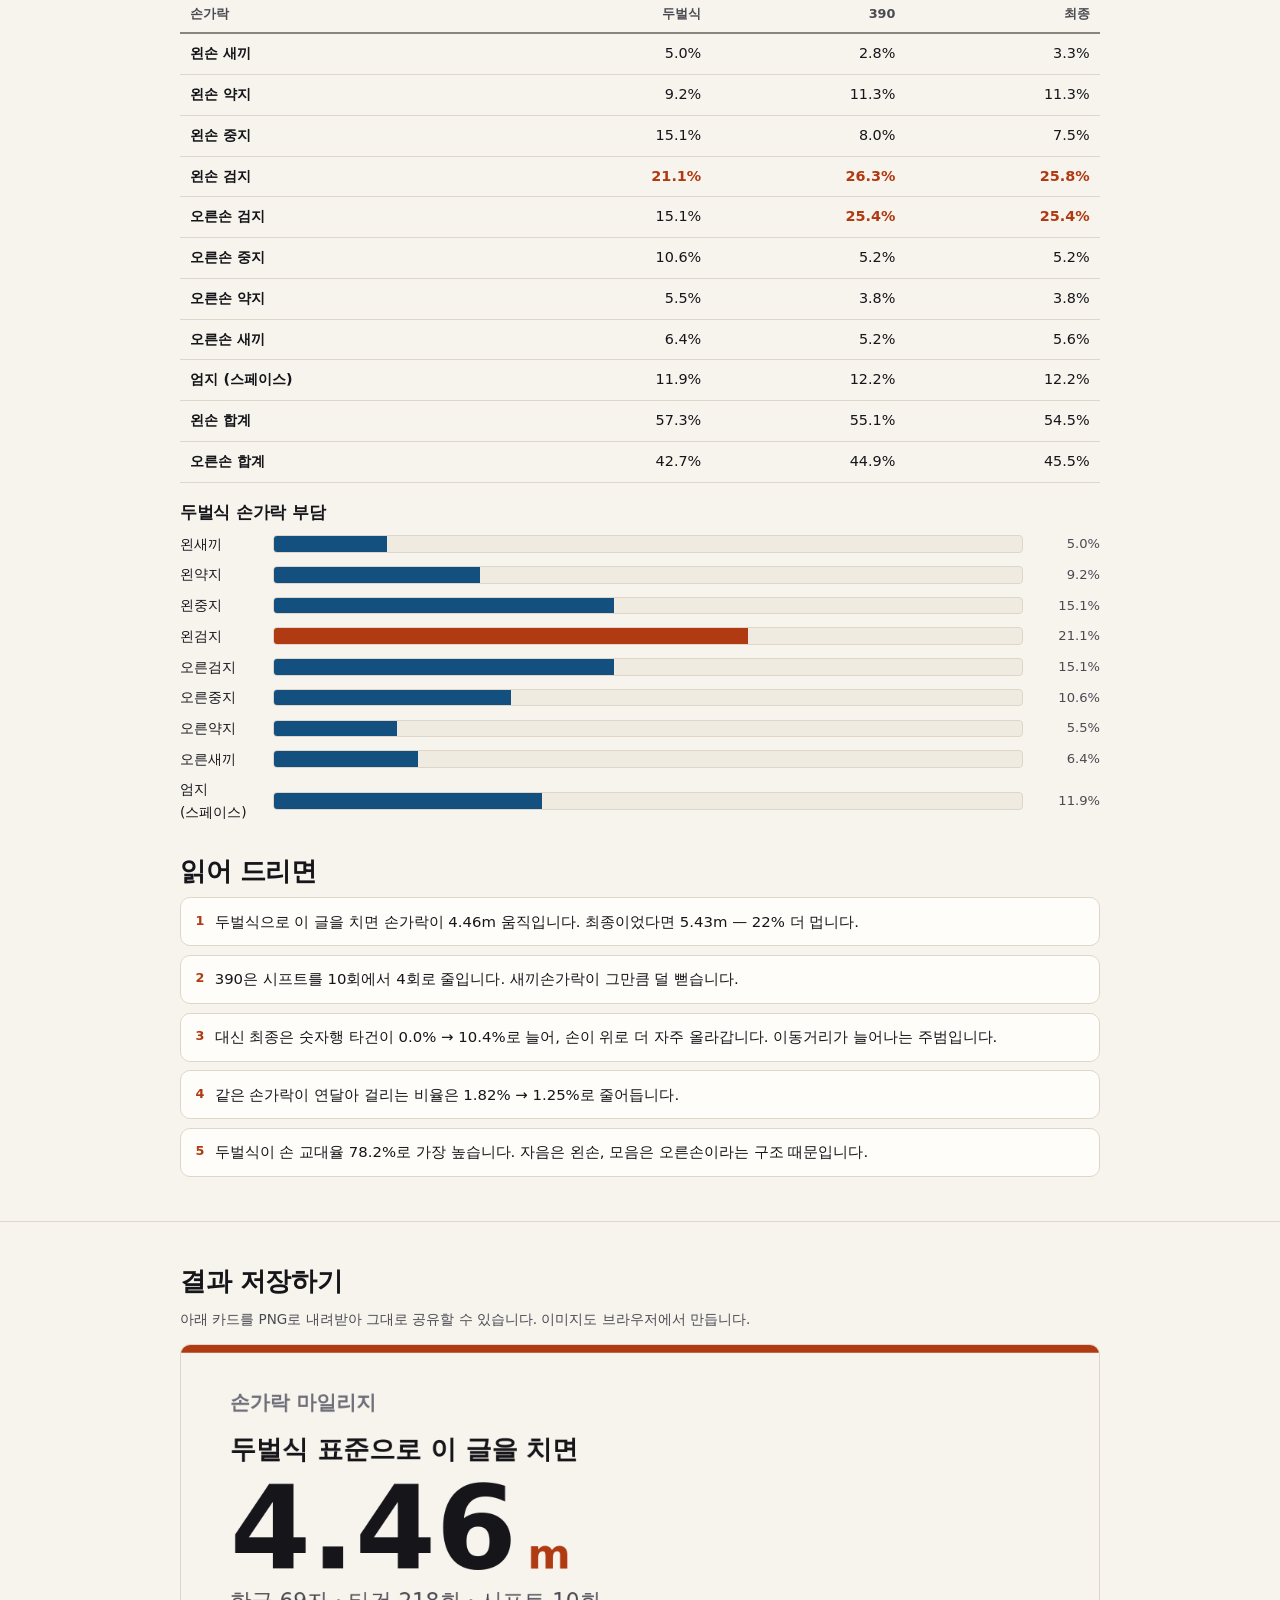
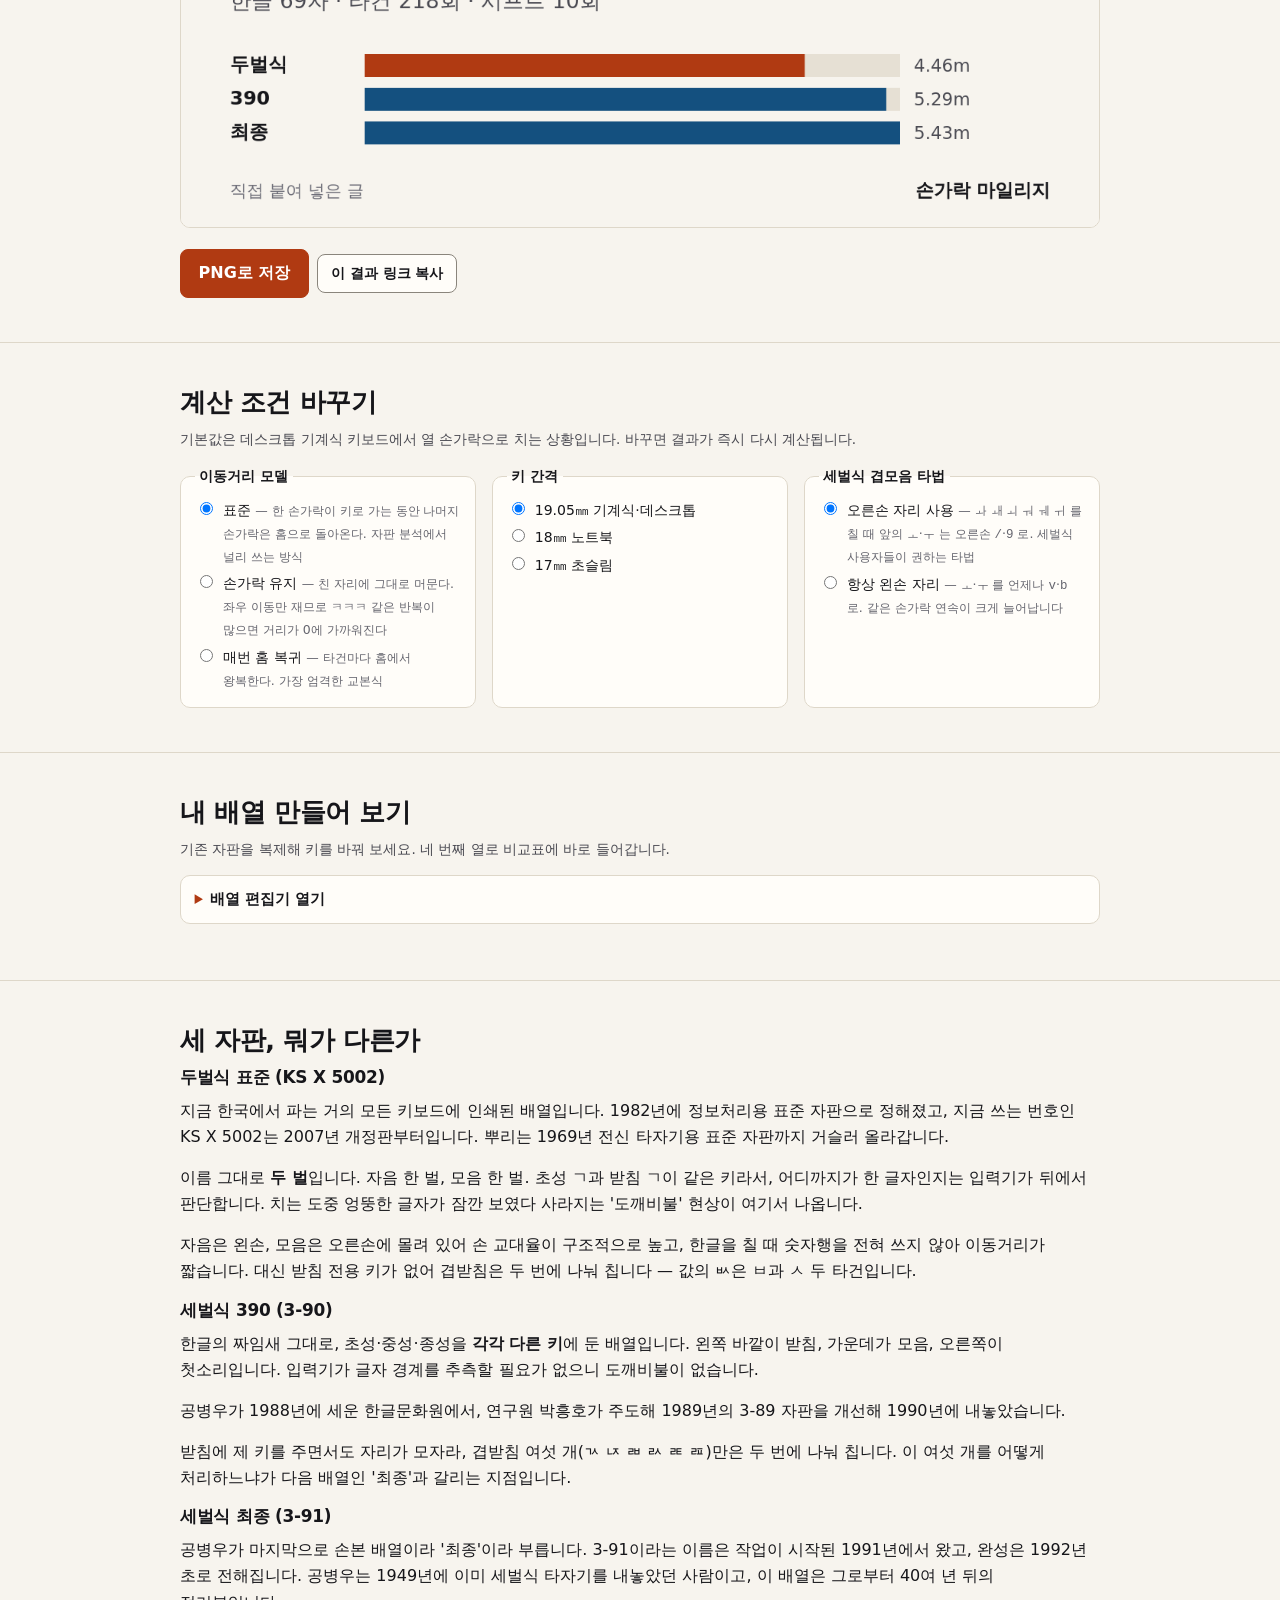
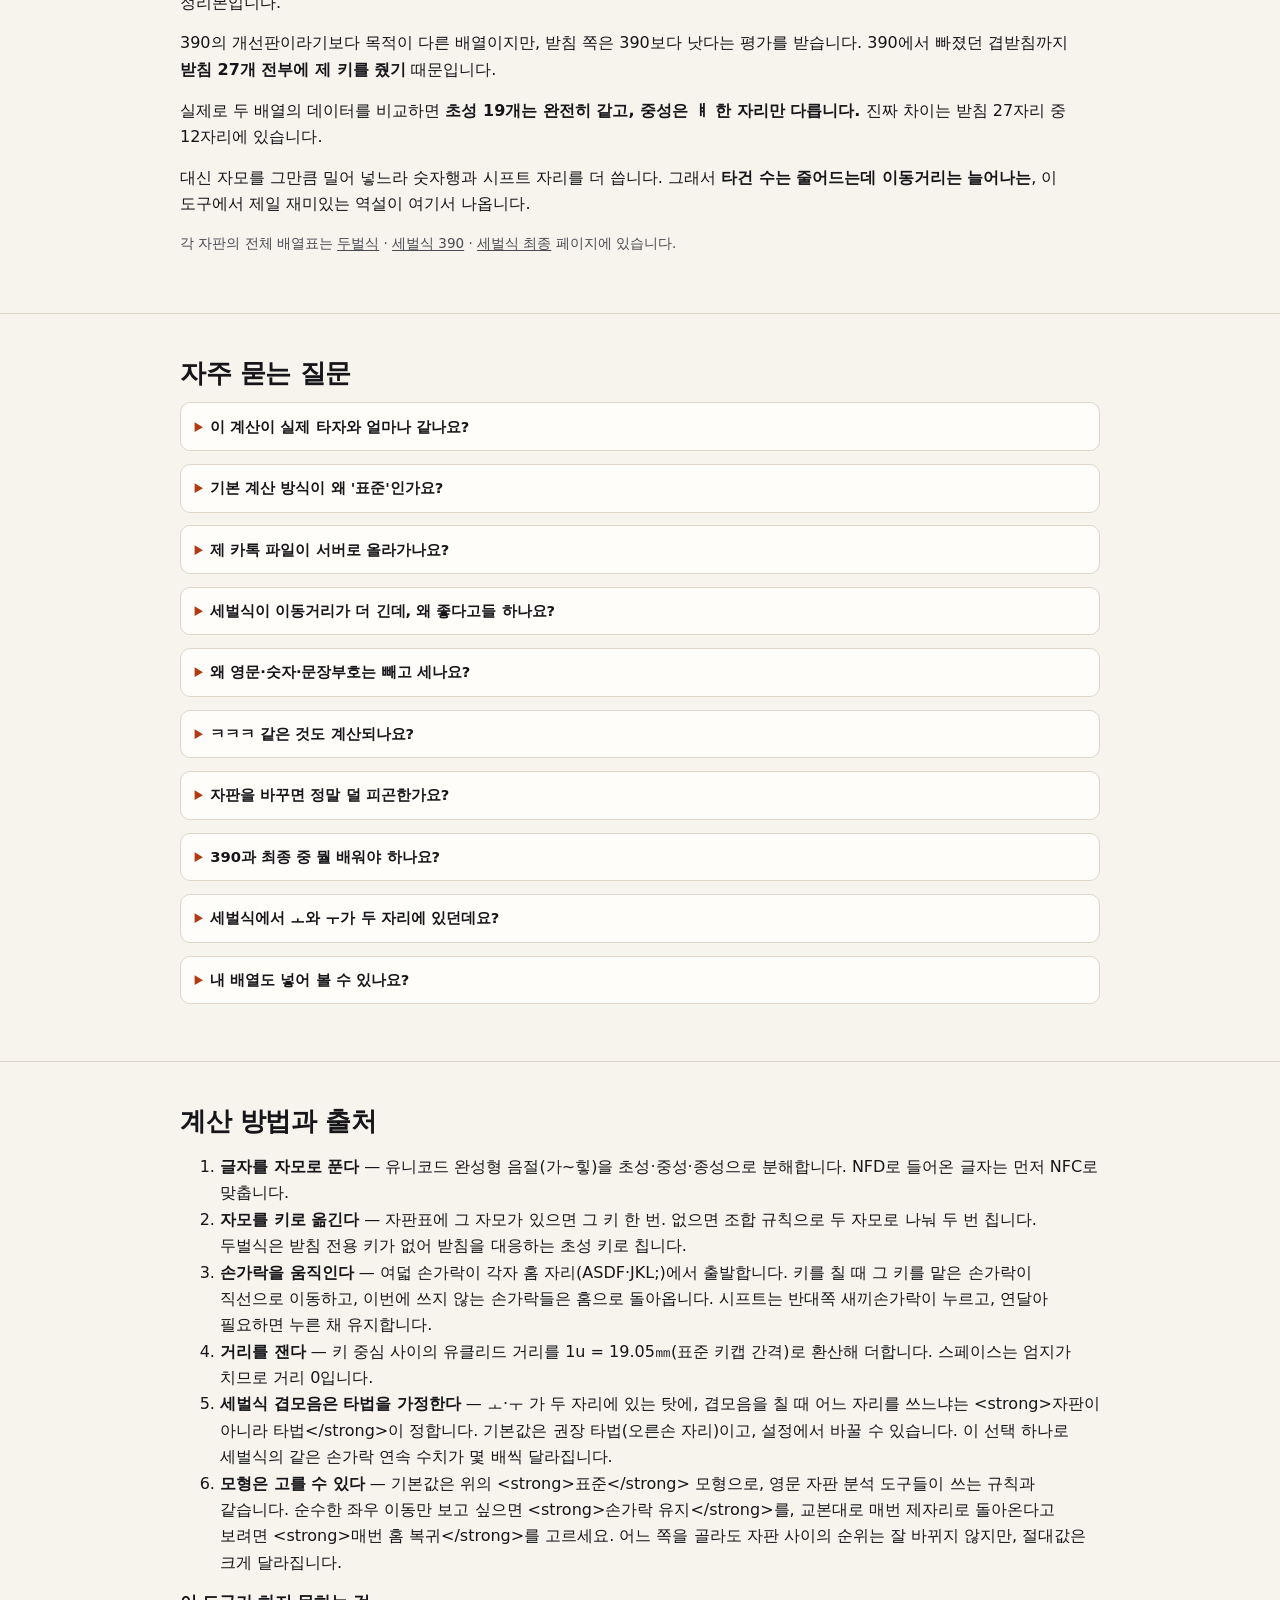
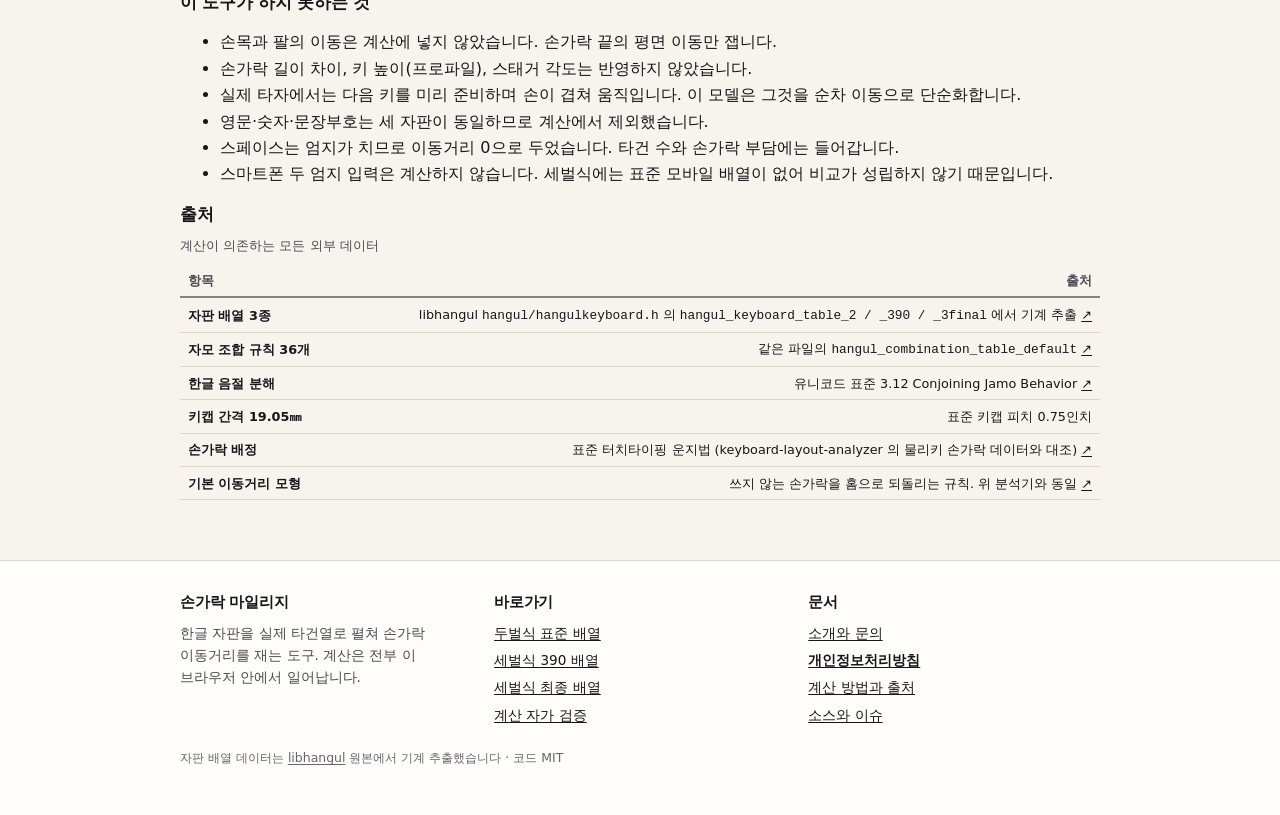
==== commit 874fffea: "자판 역사 서술의 사실 오류 정정, FAQ 확충 출처 조사 결과 기존 서술에 틀린 연도가 있었다.  - 두벌식: "1992년 국가표준 KS X 5002가 되었다" → 확인된 사실은" ====
--- a/index.html
+++ b/index.html
@@ -96,6 +96,14 @@
     },
     {
      "@type": "Question",
+     "name": "390과 최종 중 뭘 배워야 하나요?",
+     "acceptedAnswer": {
+      "@type": "Answer",
+      "text": "둘은 생각보다 가깝습니다. 이 도구의 배열 데이터를 직접 비교하면 초성 19개가 완전히 같고, 중성은 ㅒ 한 자리만 다릅니다. 실제 차이는 받침 27자리 중 12자리와 기호 배열에 있습니다.390은 겹받침 여섯 개(ㄳ ㄵ ㄼ ㄽ ㄾ ㄿ)를 두 번에 나눠 칩니다. 대신 기호가 쿼티 자리에 가까워 기호를 자주 치는 사람에게 편하다는 평이 있습니다. 최종은 받침 27개가 전부 전용 키라 받침이 많은 글에서 타건 수가 줄지만, 그 키들이 시프트 자리에 많이 걸려 있습니다.겹받침을 일부러 몰아넣은 28자 표본으로 재 보면 390은 타건 90회에 시프트 9회, 최종은 타건 81회에 시프트 16회입니다. 타건을 줄이는 대신 시프트를 늘린 맞바꿈입니다. 본인이 실제로 쓰는 글을 붙여 넣어 직접 보는 게 제일 빠릅니다."
+     }
+    },
+    {
+     "@type": "Question",
      "name": "세벌식에서 ㅗ와 ㅜ가 두 자리에 있던데요?",
      "acceptedAnswer": {
       "@type": "Answer",
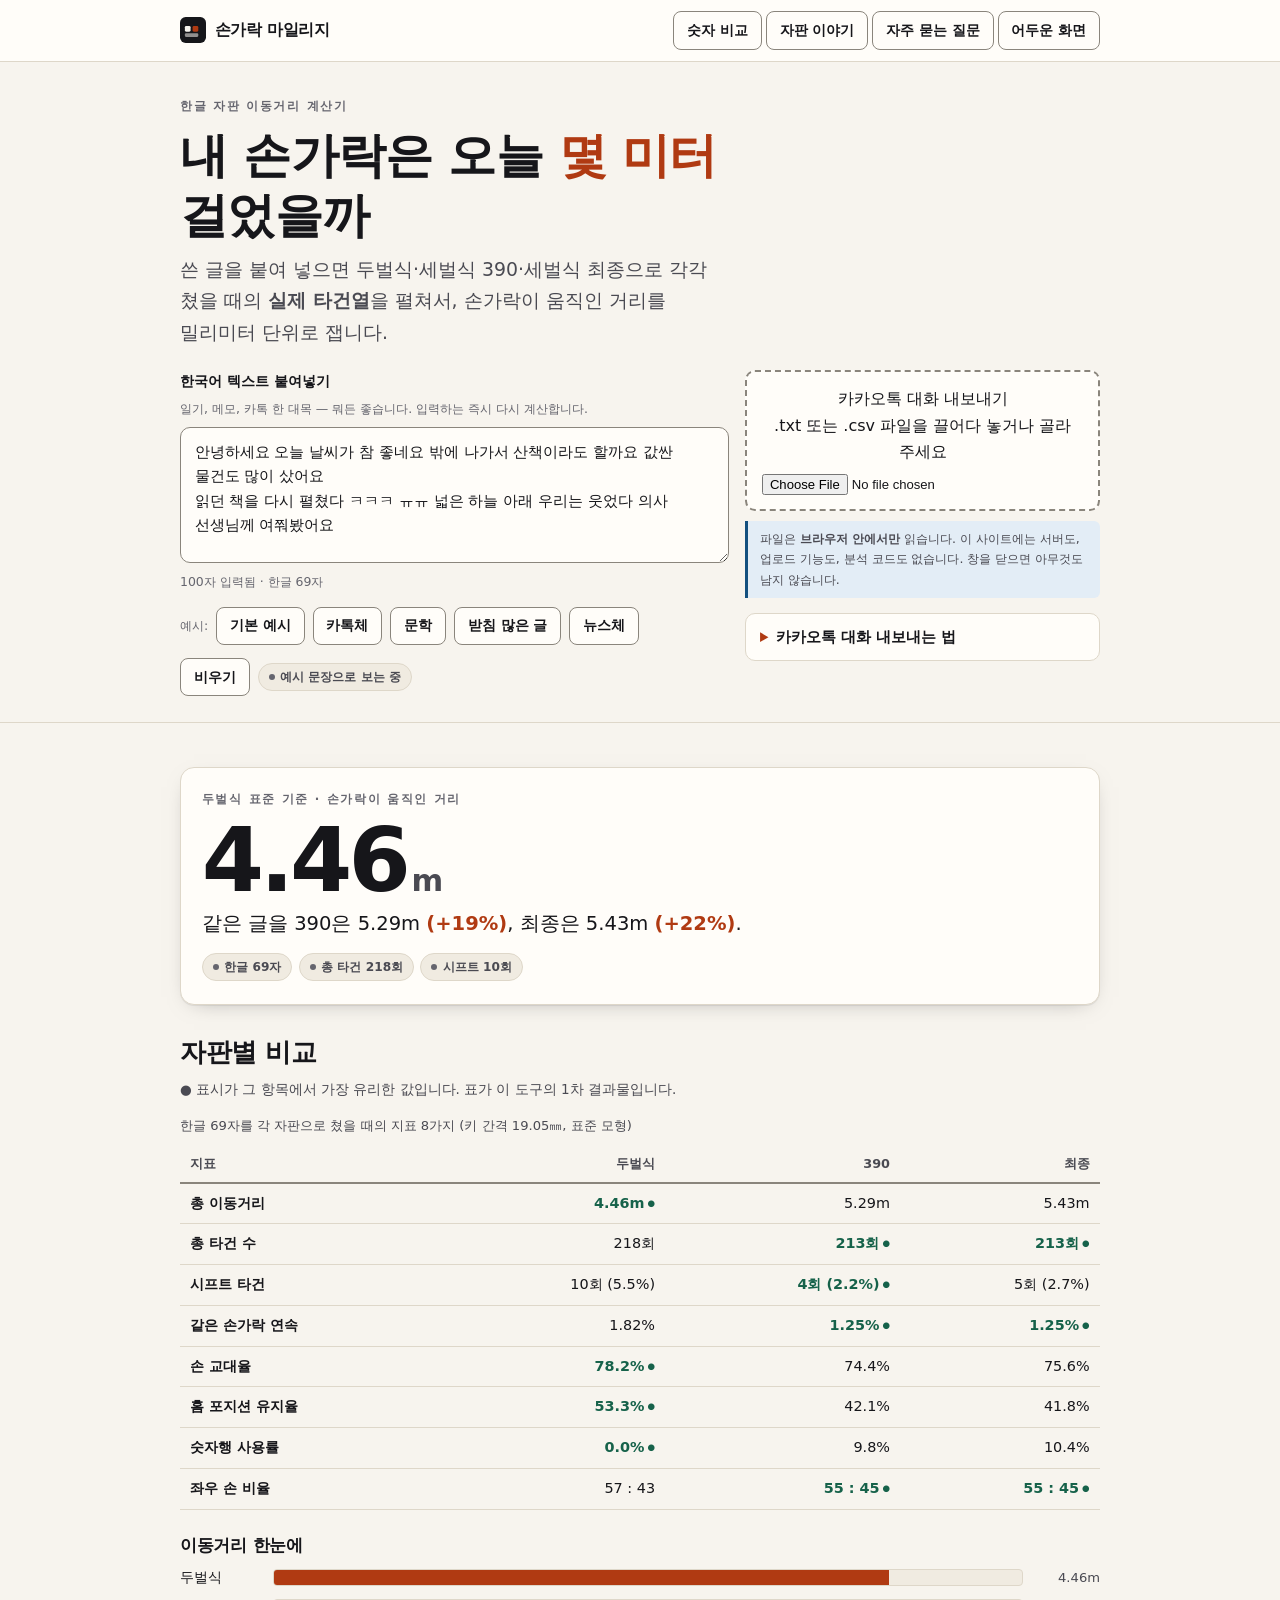
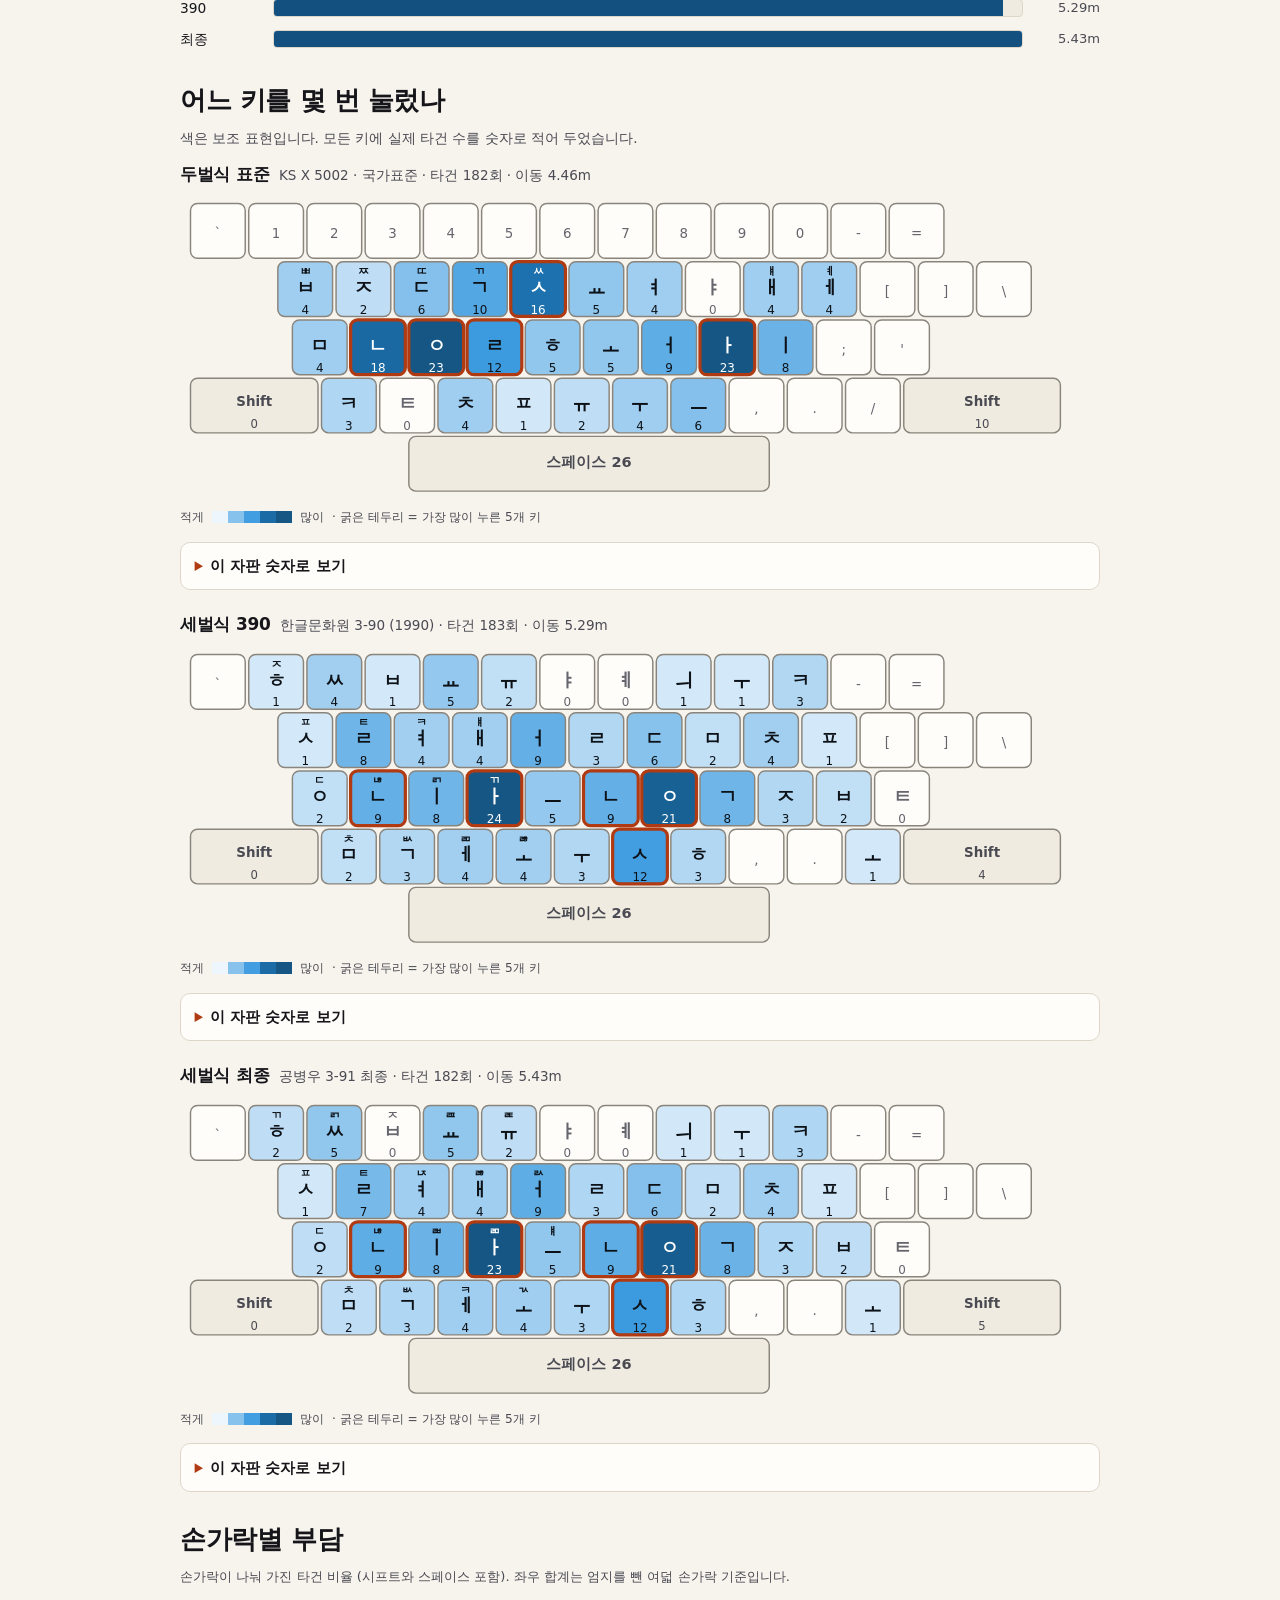
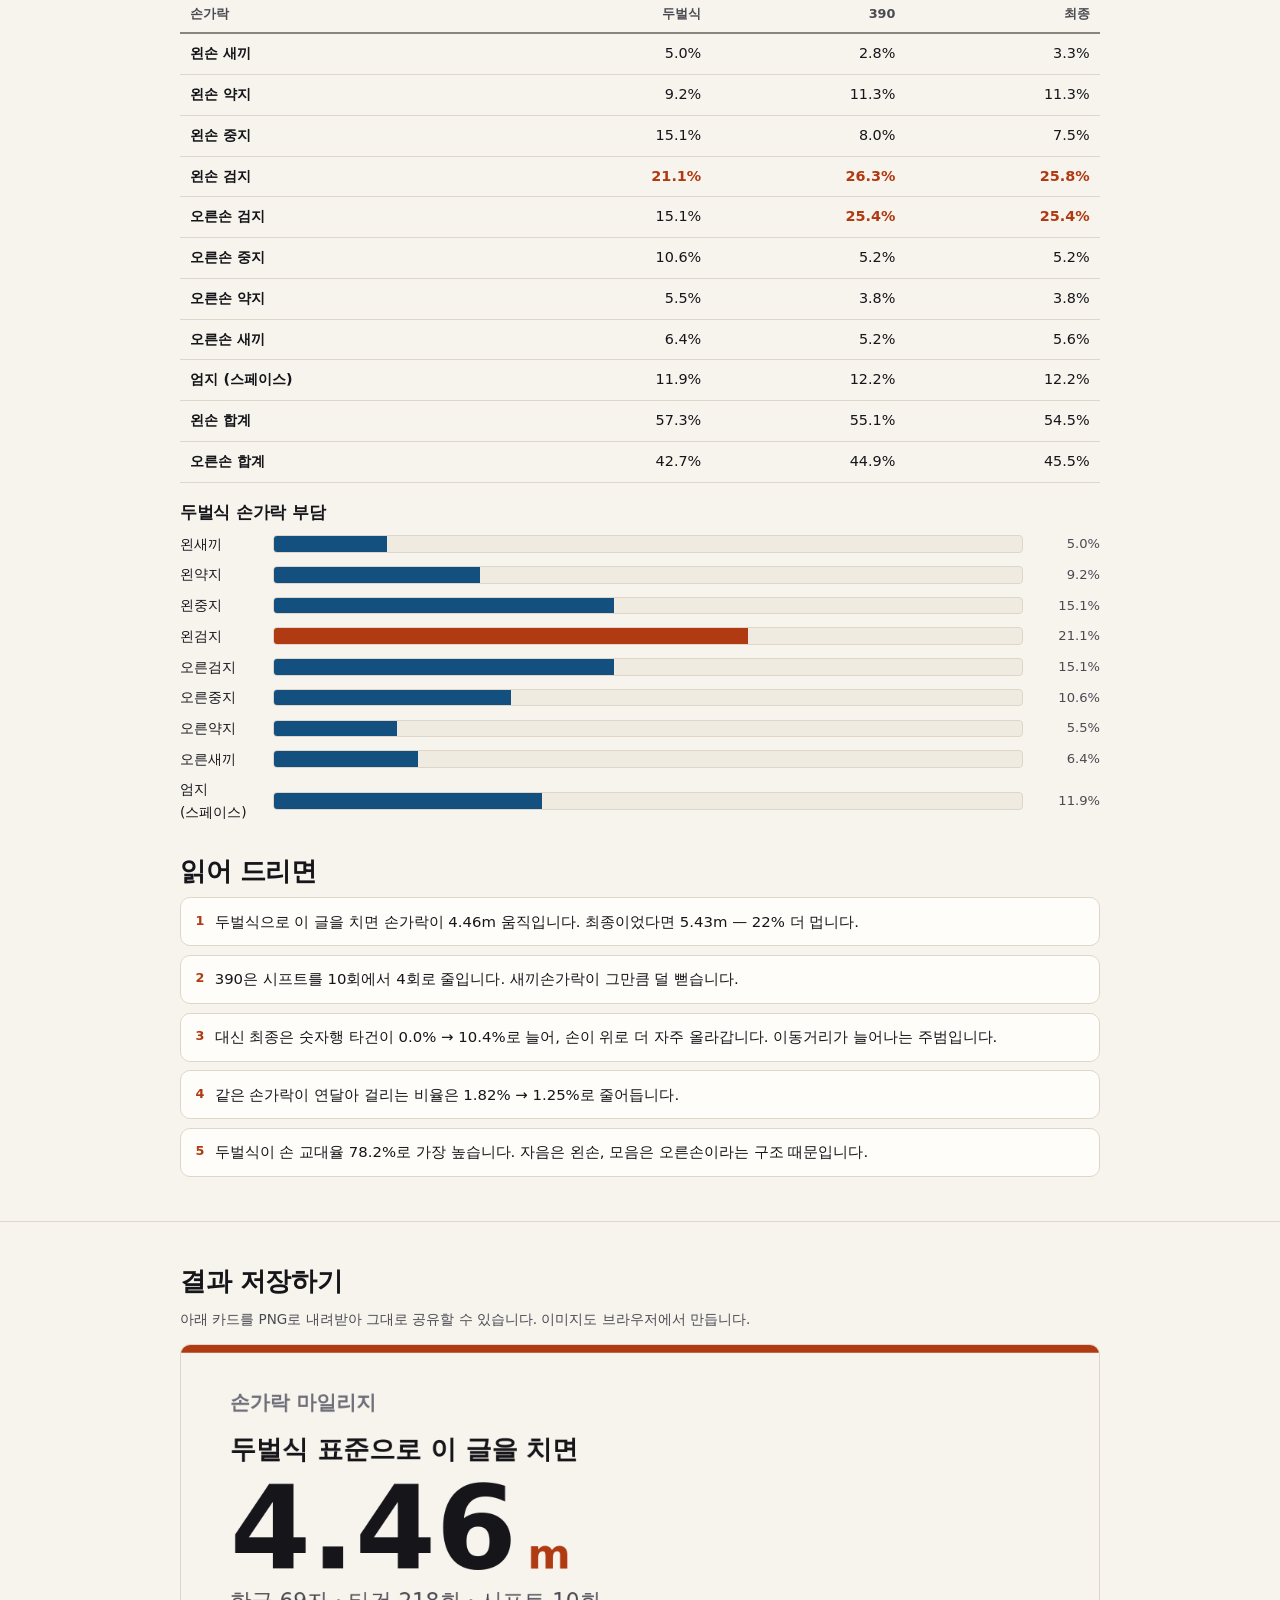
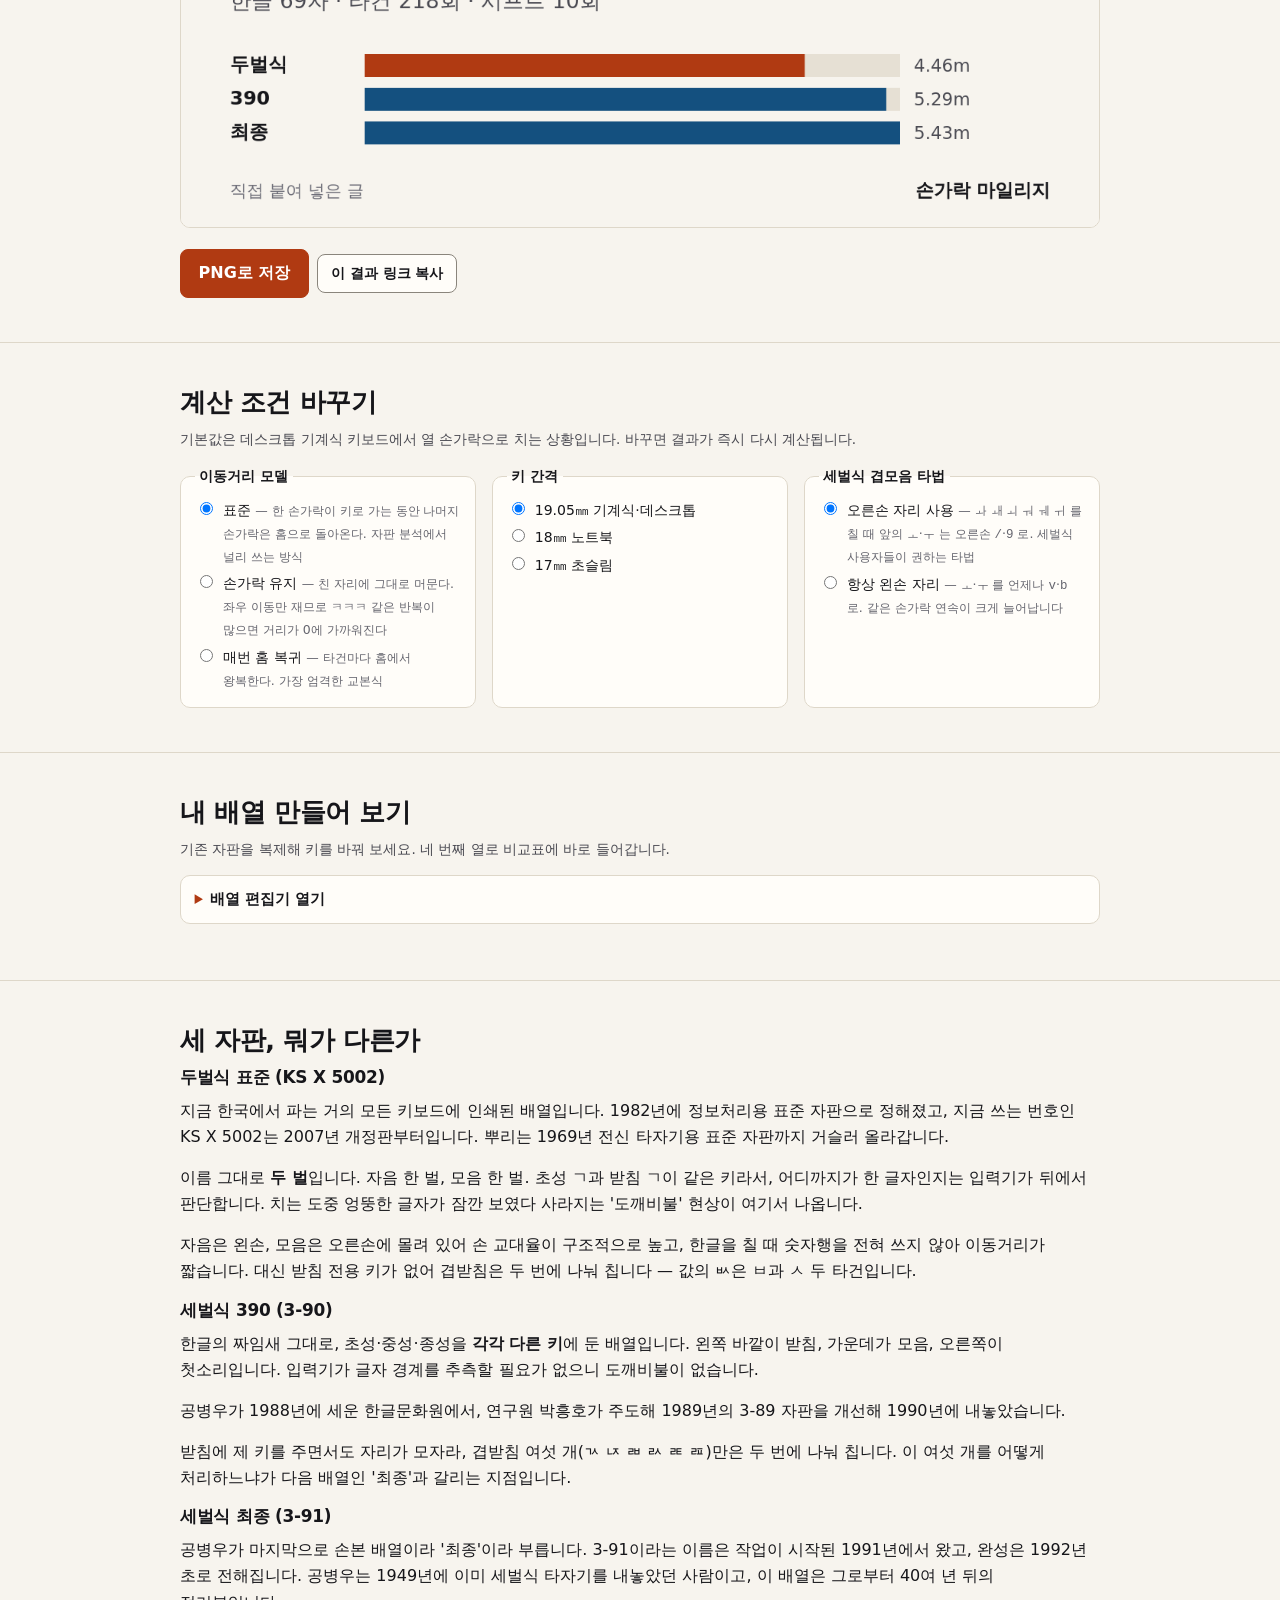
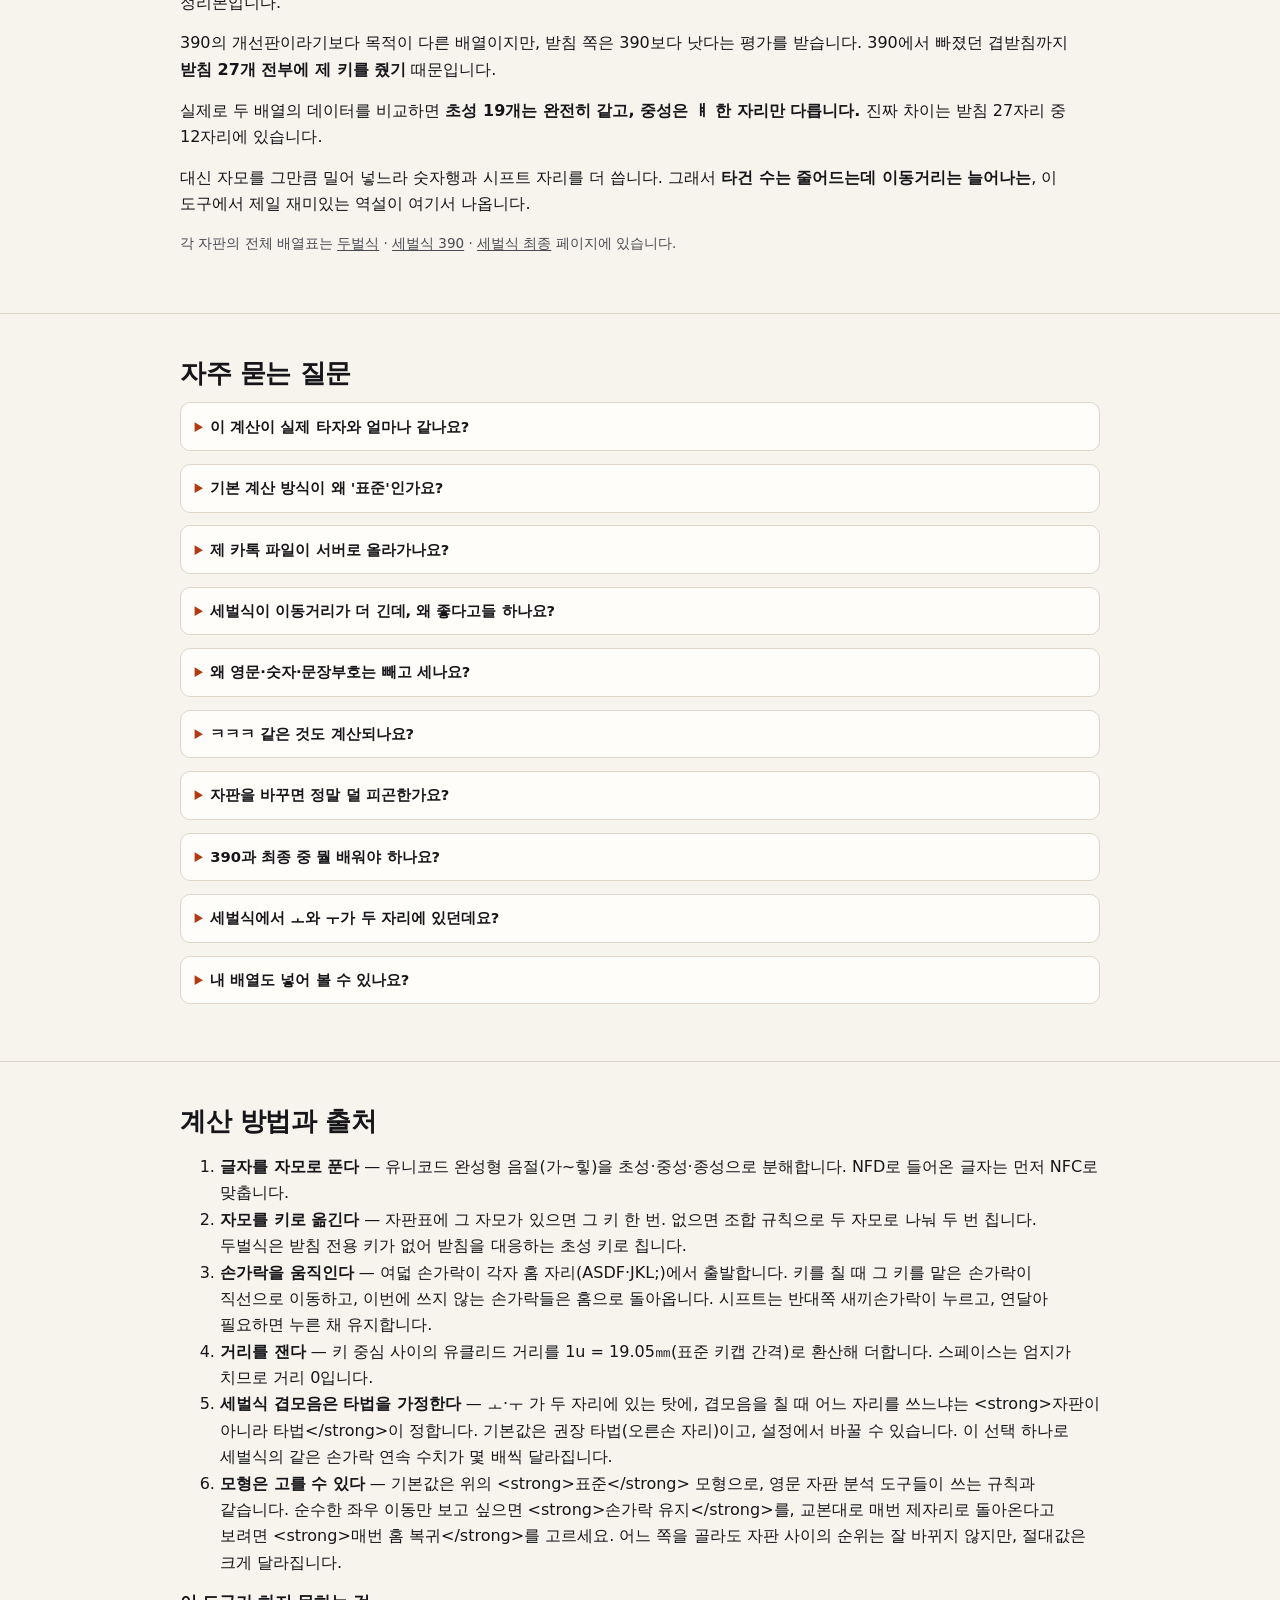
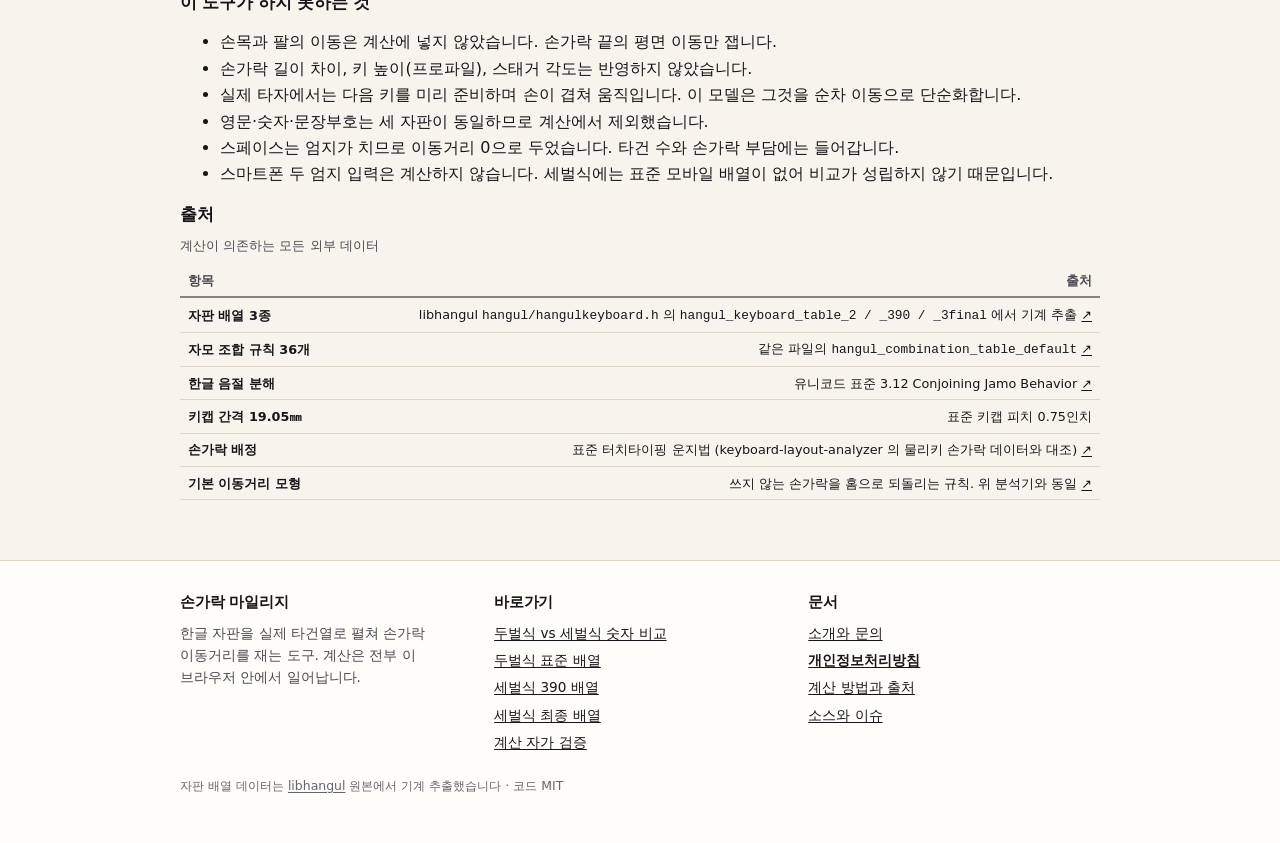
==== commit 9401d5c5: "compare.html: "두벌식 세벌식 차이"에 실제로 숫자로 답하는 페이지 검색어 조사 결과, 가장 수요가 큰 질문들(두벌식 세벌식 차이 / 세벌식 390 최종 차이 / 키보드" ====
--- a/index.html
+++ b/index.html
@@ -139,6 +139,7 @@
       <span>손가락 마일리지</span>
     </a>
     <nav aria-label="사이트">
+      <a class="btn" href="compare.html">숫자 비교</a>
       <a class="btn" href="#learn">자판 이야기</a>
       <a class="btn" href="#faq">자주 묻는 질문</a>
       <button class="btn" type="button" id="themeToggle" aria-pressed="false">
@@ -390,6 +391,7 @@
       <div>
         <h2>바로가기</h2>
         <ul>
+          <li><a href="compare.html">두벌식 vs 세벌식 숫자 비교</a></li>
           <li><a href="dubeolsik.html">두벌식 표준 배열</a></li>
           <li><a href="sebeolsik-390.html">세벌식 390 배열</a></li>
           <li><a href="sebeolsik-final.html">세벌식 최종 배열</a></li>
--- a/assets/style.css
+++ b/assets/style.css
@@ -242,6 +242,8 @@
 td.best { color: var(--good); font-weight: 700; }
 td.best::after { content: " ●"; font-size: .6em; vertical-align: .25em; }
 .unit-cell { color: var(--ink-3); font-weight: 400; font-size: .85em; }
+/* 낱자(ㄳ ㄵ …)는 본문 크기로는 획이 뭉개져 보인다 */
+.jamo-cell { font-size: 1.35rem; font-weight: 700; }
 
 /* ---------------------------------------------------------------- 자판 */
 
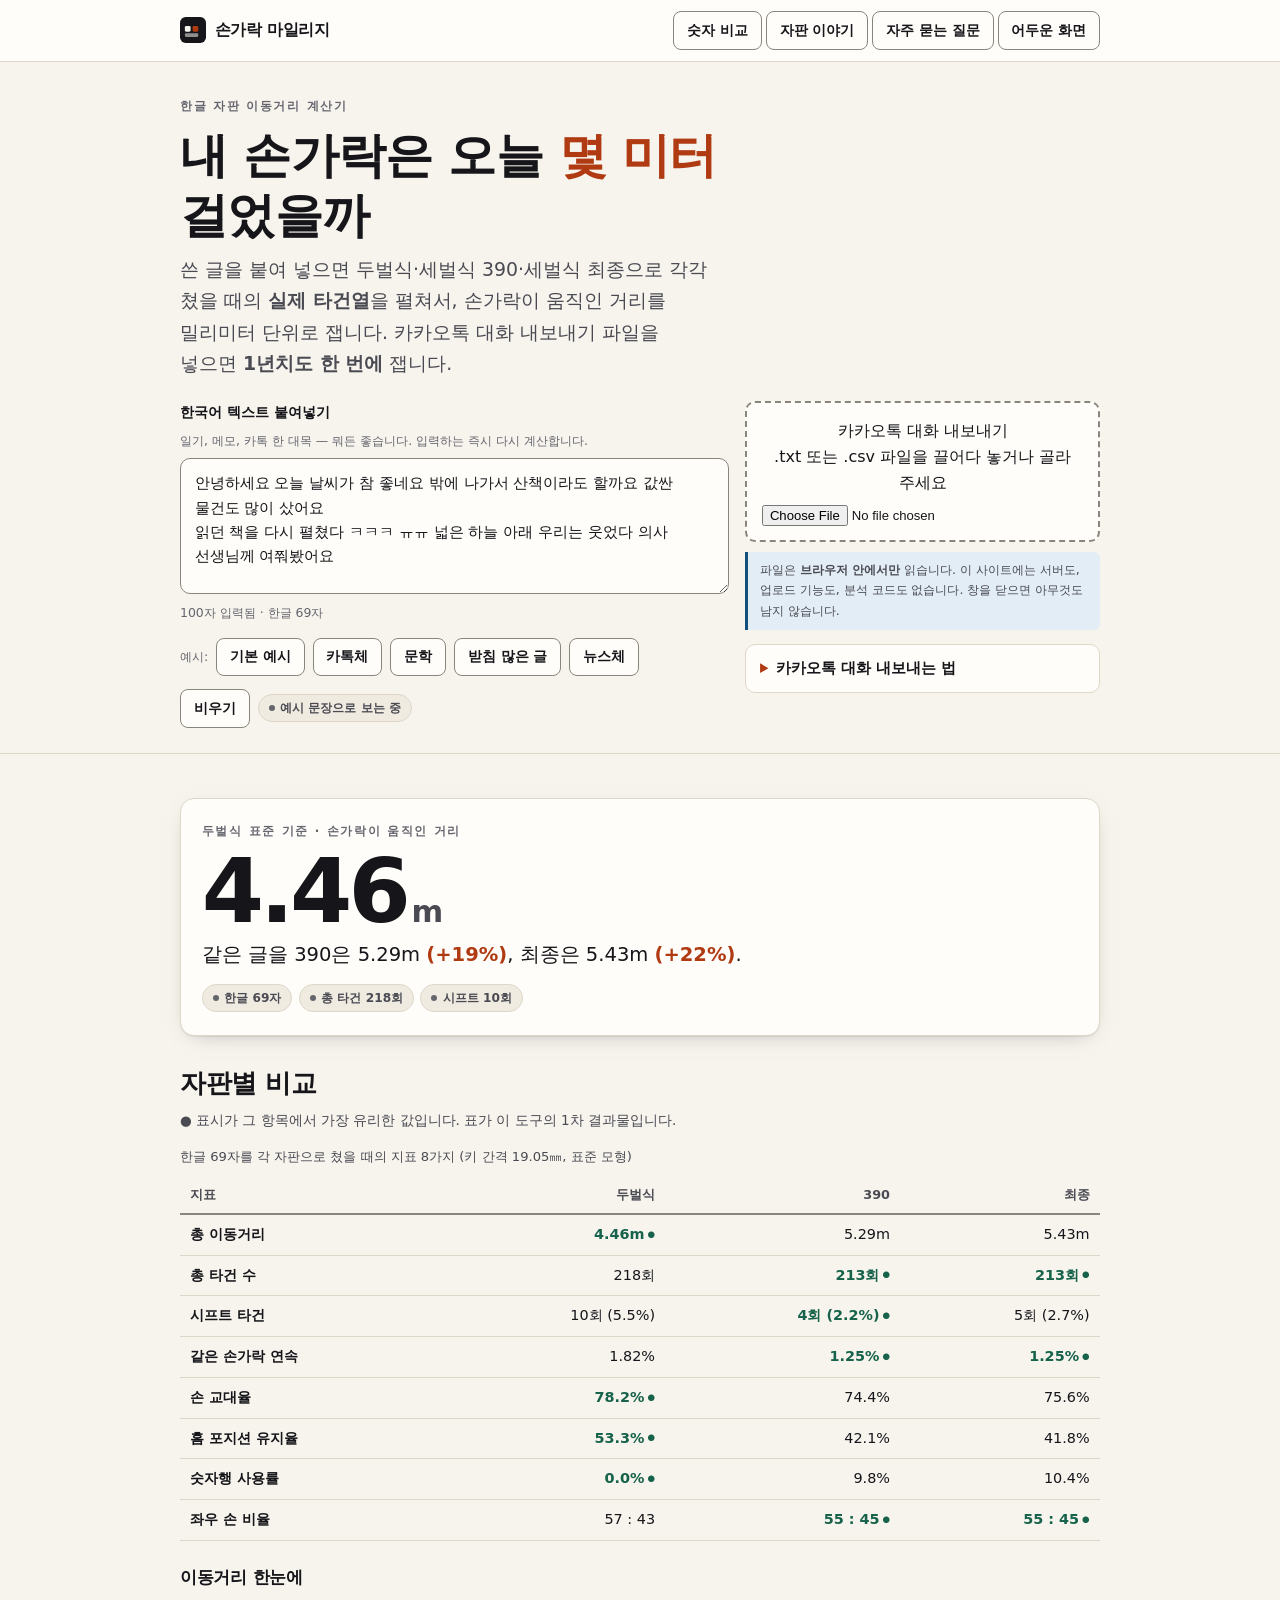
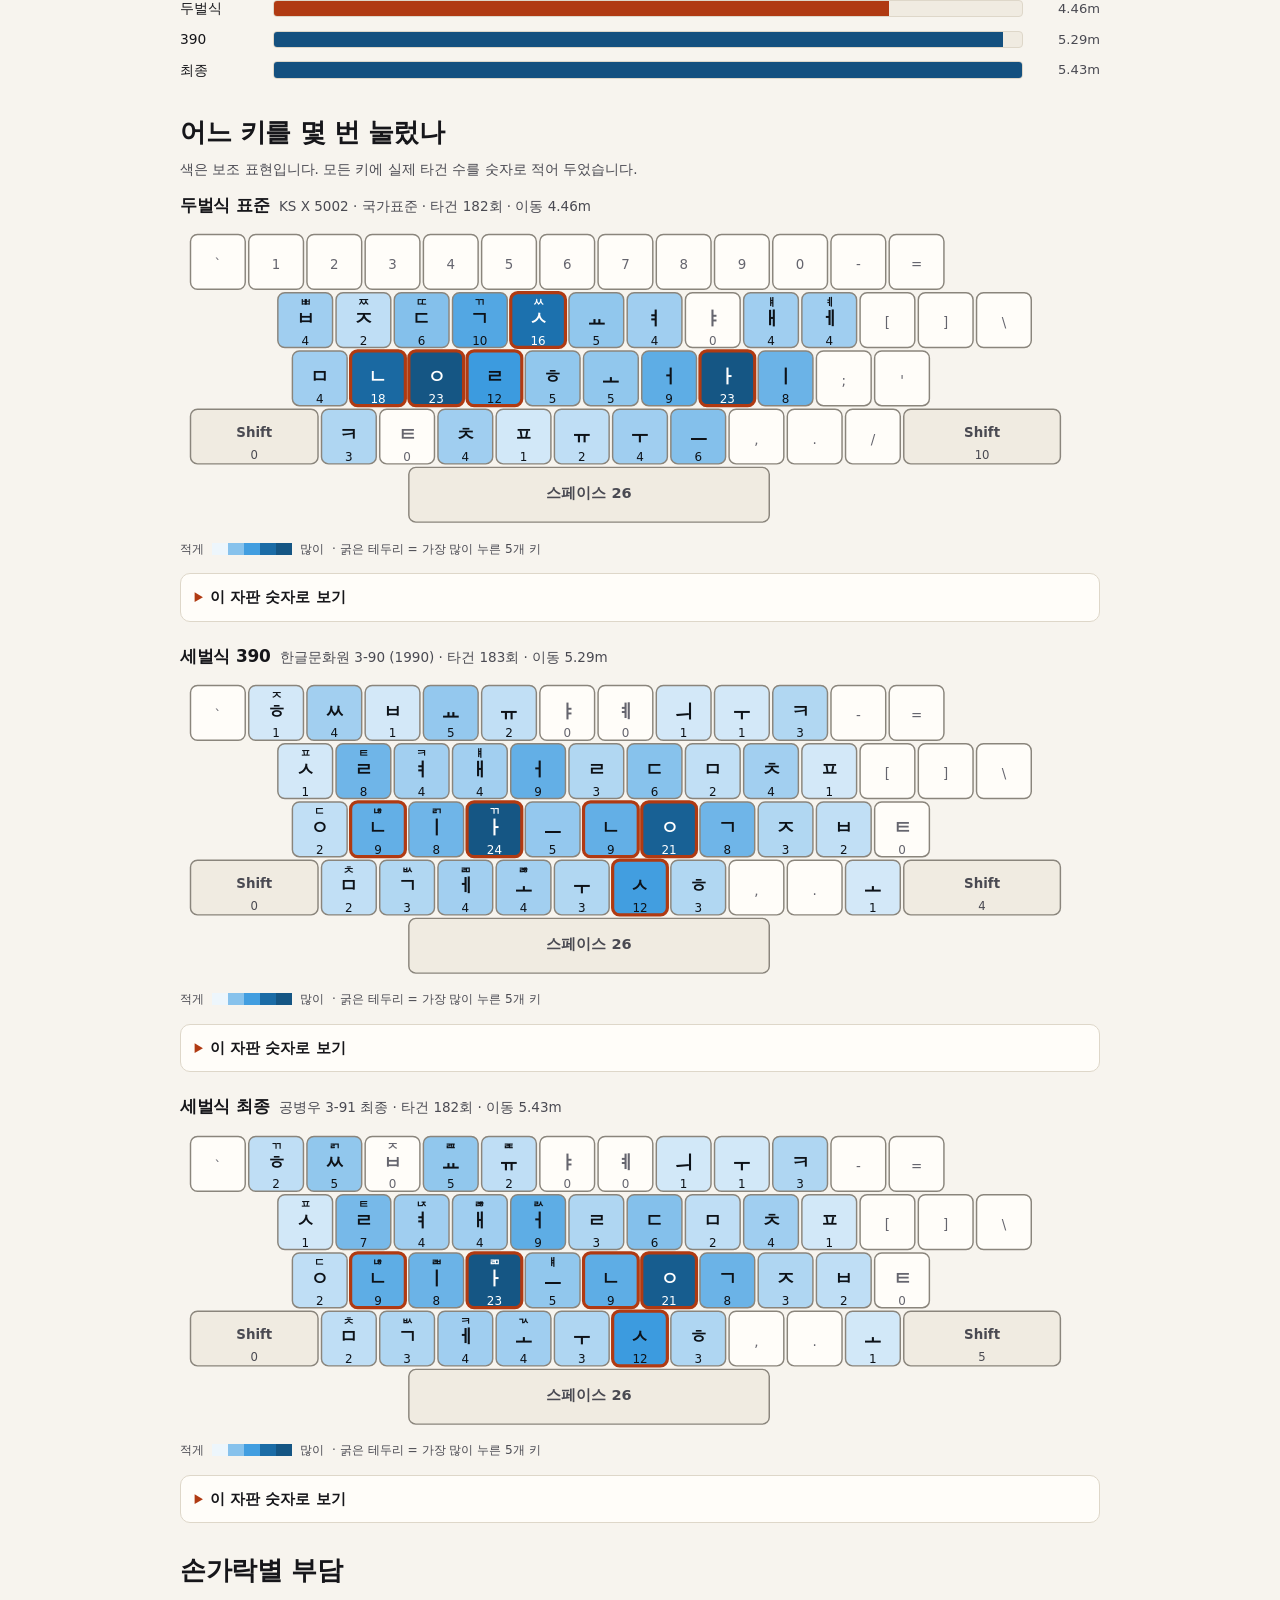
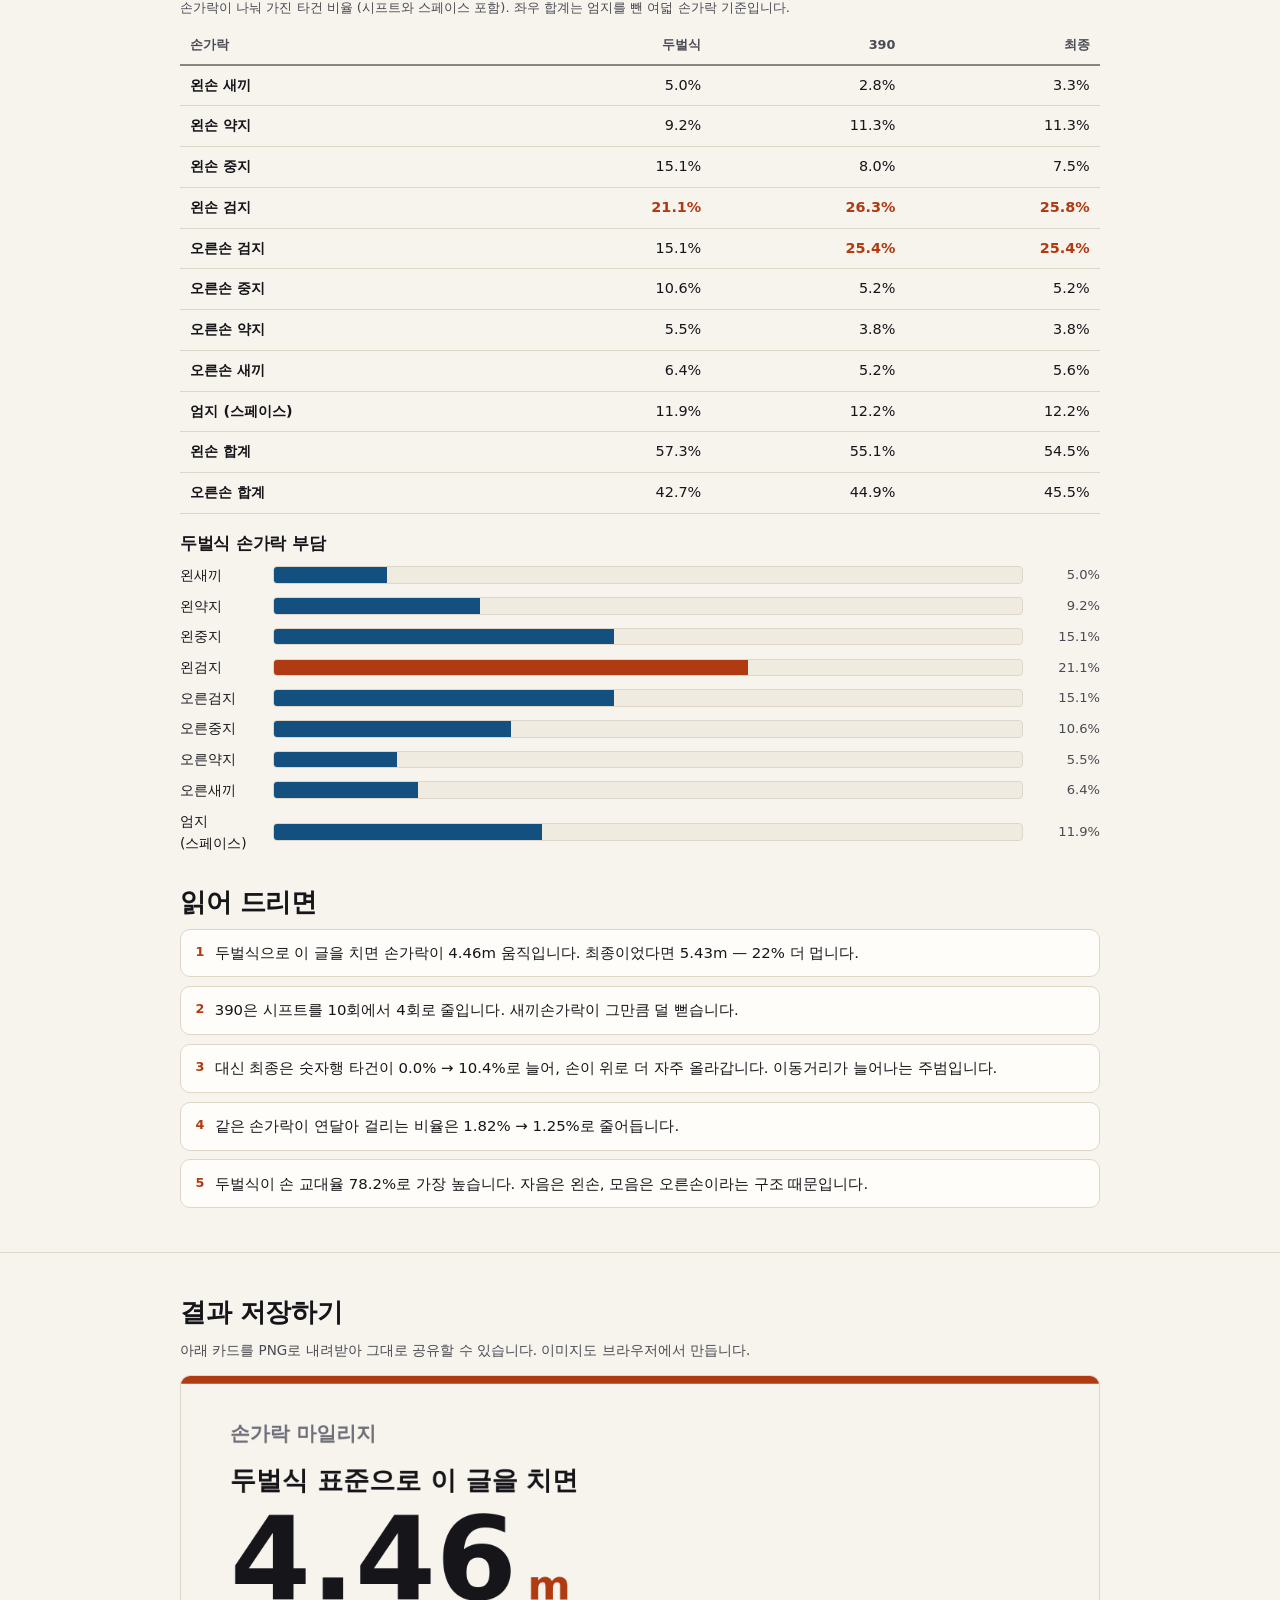
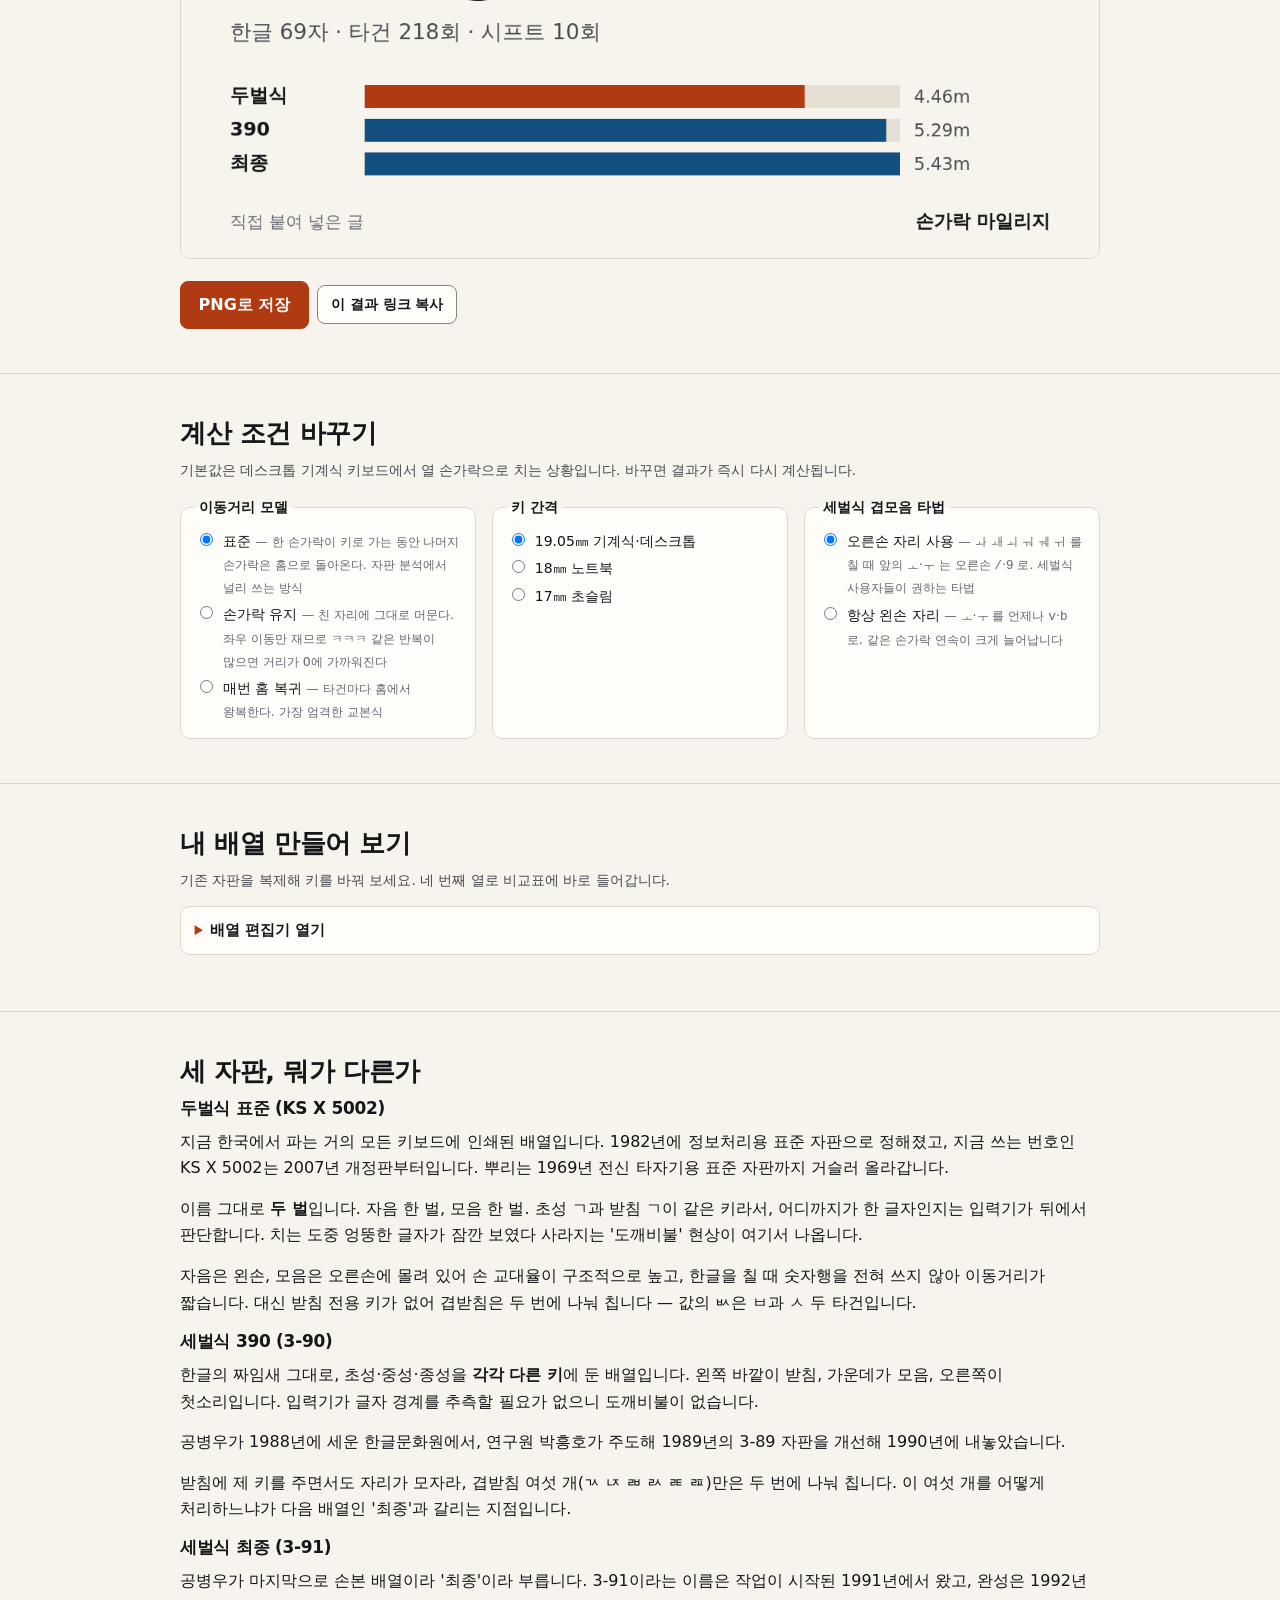
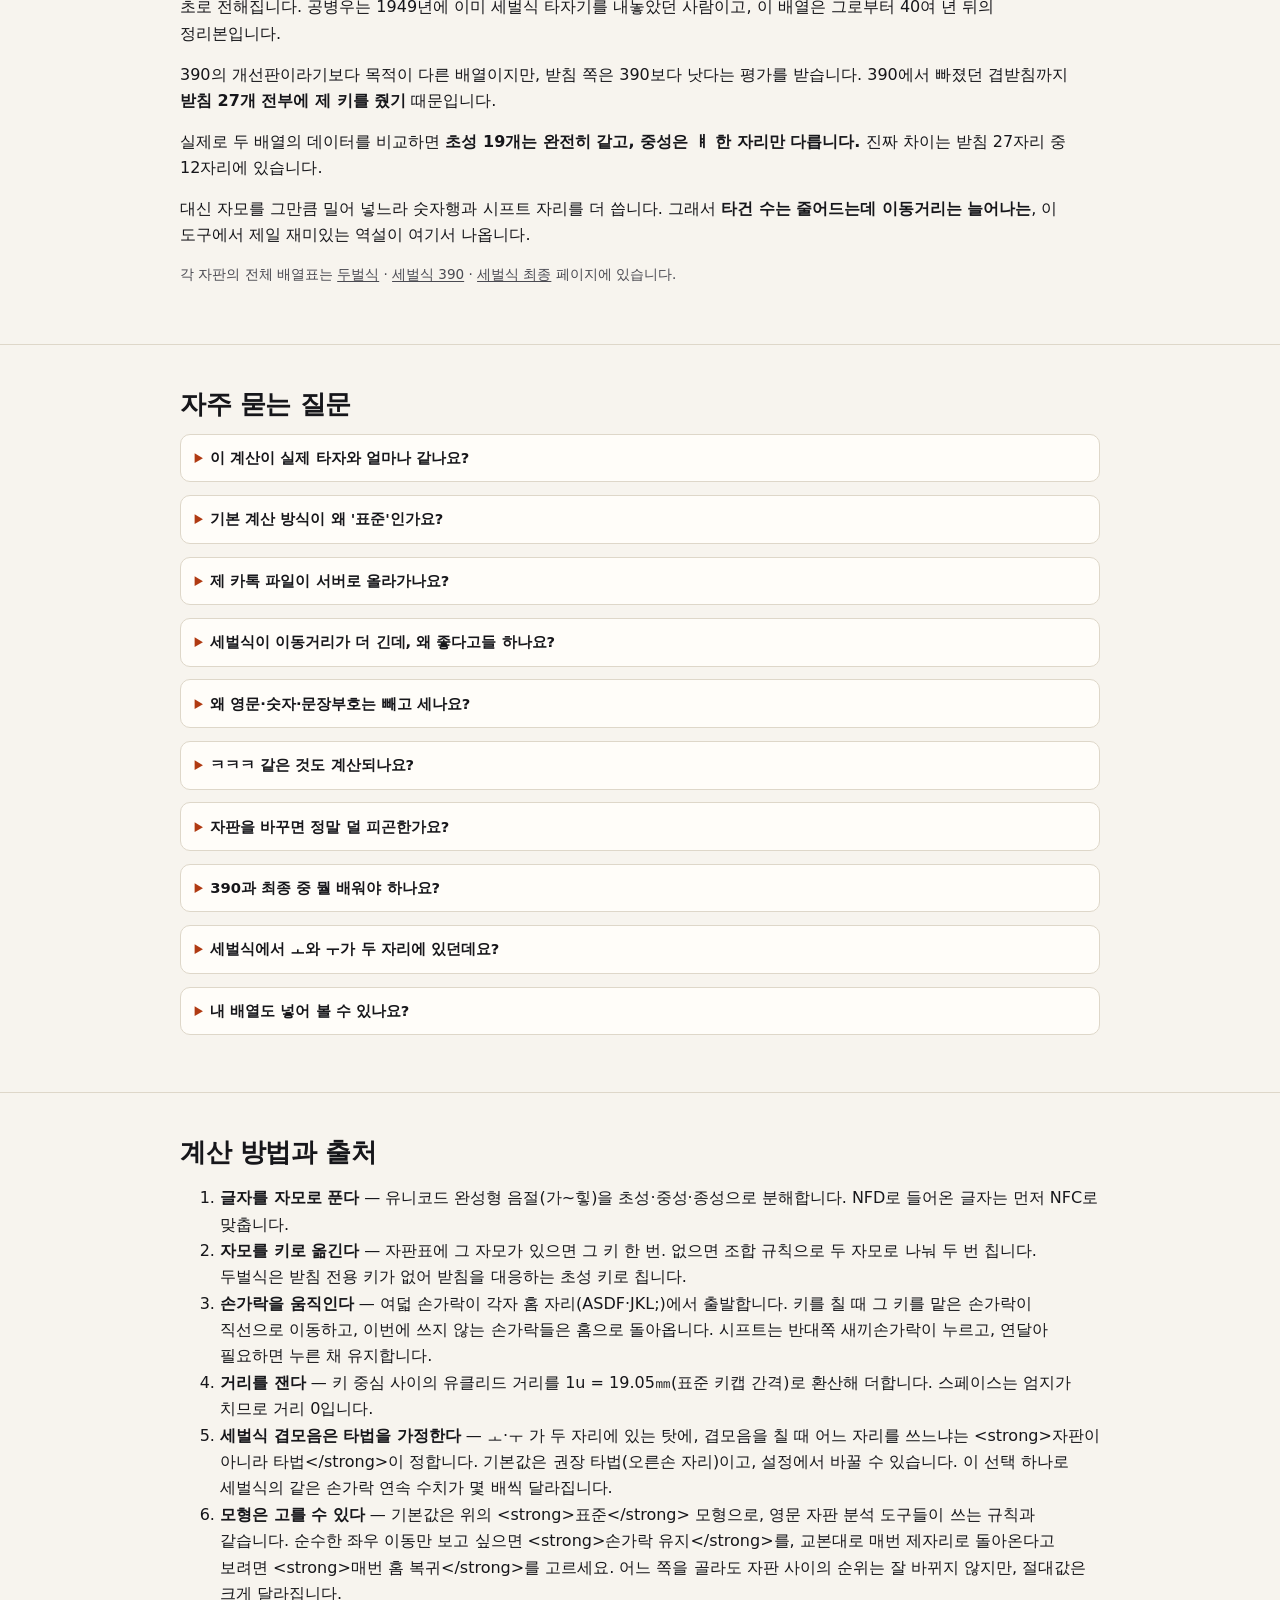
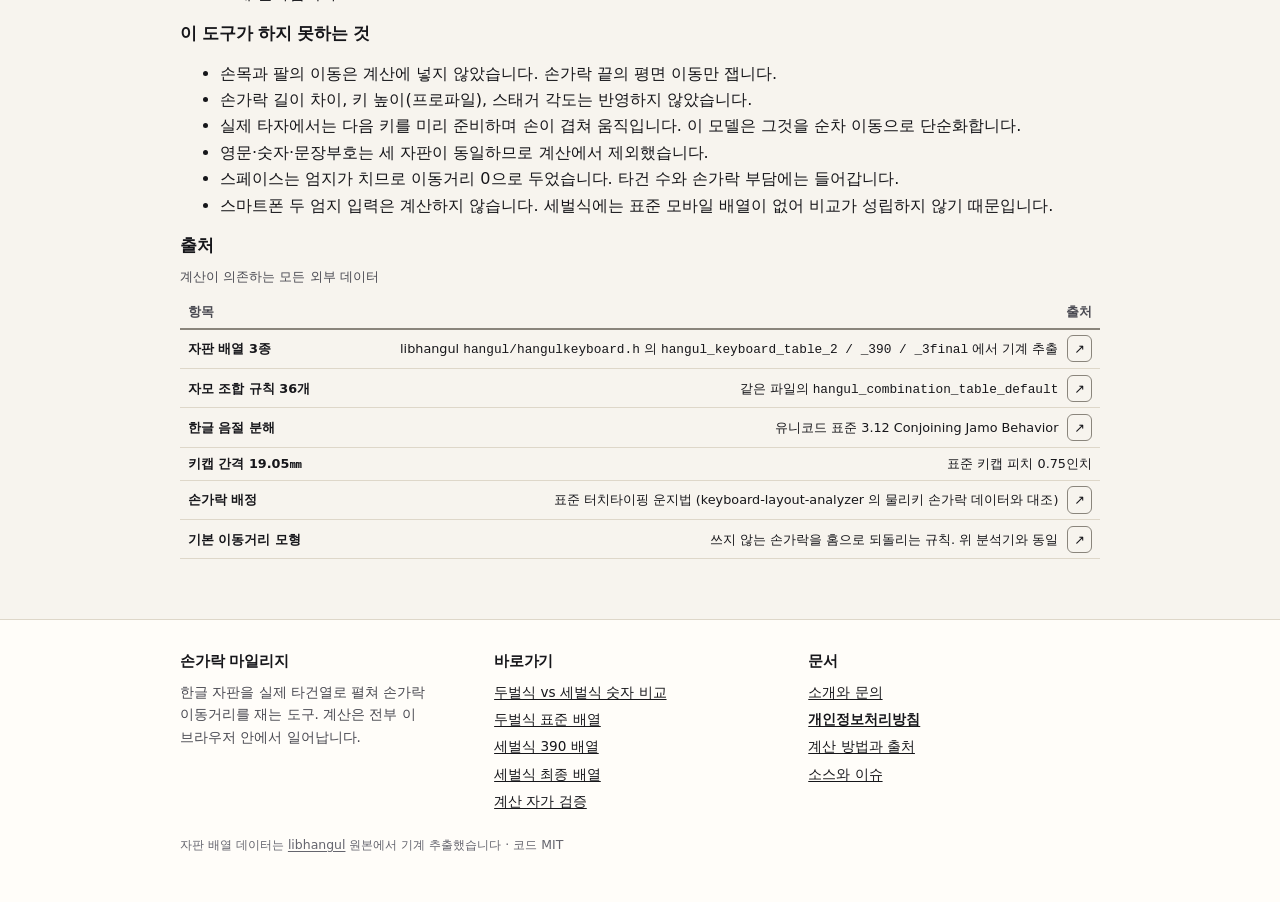
==== commit d8993d60: "히어로에 카톡 훅 노출, JSON-LD 정리 - 첫 화면 소개에 "카카오톡 대화 내보내기 파일을 넣으면 1년치도 한 번에" 추가.   가장 강한 사용처인데 소개문에 없었다. - J" ====
--- a/index.html
+++ b/index.html
@@ -23,7 +23,6 @@
   {
    "@type": "WebApplication",
    "name": "손가락 마일리지",
-   "url": "",
    "applicationCategory": "UtilityApplication",
    "operatingSystem": "Any",
    "browserRequirements": "JavaScript",
@@ -99,7 +98,7 @@
      "name": "390과 최종 중 뭘 배워야 하나요?",
      "acceptedAnswer": {
       "@type": "Answer",
-      "text": "둘은 생각보다 가깝습니다. 이 도구의 배열 데이터를 직접 비교하면 초성 19개가 완전히 같고, 중성은 ㅒ 한 자리만 다릅니다. 실제 차이는 받침 27자리 중 12자리와 기호 배열에 있습니다.390은 겹받침 여섯 개(ㄳ ㄵ ㄼ ㄽ ㄾ ㄿ)를 두 번에 나눠 칩니다. 대신 기호가 쿼티 자리에 가까워 기호를 자주 치는 사람에게 편하다는 평이 있습니다. 최종은 받침 27개가 전부 전용 키라 받침이 많은 글에서 타건 수가 줄지만, 그 키들이 시프트 자리에 많이 걸려 있습니다.겹받침을 일부러 몰아넣은 28자 표본으로 재 보면 390은 타건 90회에 시프트 9회, 최종은 타건 81회에 시프트 16회입니다. 타건을 줄이는 대신 시프트를 늘린 맞바꿈입니다. 본인이 실제로 쓰는 글을 붙여 넣어 직접 보는 게 제일 빠릅니다."
+      "text": "둘은 생각보다 가깝습니다. 이 도구의 배열 데이터를 직접 비교하면 초성 19개가 완전히 같고, 중성은 ㅒ 한 자리만 다릅니다. 실제 차이는 받침 27자리 중 12자리와 기호 배열에 있습니다. 390은 겹받침 여섯 개(ㄳ ㄵ ㄼ ㄽ ㄾ ㄿ)를 두 번에 나눠 칩니다. 대신 기호가 쿼티 자리에 가까워 기호를 자주 치는 사람에게 편하다는 평이 있습니다. 최종은 받침 27개가 전부 전용 키라 받침이 많은 글에서 타건 수가 줄지만, 그 키들이 시프트 자리에 많이 걸려 있습니다. 겹받침을 일부러 몰아넣은 28자 표본으로 재 보면 390은 타건 90회에 시프트 9회, 최종은 타건 81회에 시프트 16회입니다. 타건을 줄이는 대신 시프트를 늘린 맞바꿈입니다. 본인이 실제로 쓰는 글을 붙여 넣어 직접 보는 게 제일 빠릅니다."
      }
     },
     {
@@ -107,7 +106,7 @@
      "name": "세벌식에서 ㅗ와 ㅜ가 두 자리에 있던데요?",
      "acceptedAnswer": {
       "@type": "Answer",
-      "text": "맞습니다. 자판표에는 ㅗ가 v와 / 두 곳에, ㅜ가 b와 9 두 곳에 있습니다. 홑모음일 때는 왼손 v·b, 겹모음(ㅘ ㅙ ㅚ ㅝ ㅞ ㅟ)의 앞자리일 때는 오른손 /·9를 쓰는 것이 권장되는 타법입니다. 그래야 뒤따르는 모음과 손이 갈리기 때문입니다.이 가정은 수치에 크게 영향을 줍니다. 오른손 자리를 쓰면 세벌식의 같은 손가락 연속이 크게 떨어집니다. 어느 쪽 가정을 쓸지 ‘계산 조건 바꾸기’에서 직접 고를 수 있게 해 두었으니, 두 값을 모두 보고 판단하세요."
+      "text": "맞습니다. 자판표에는 ㅗ가 v와 / 두 곳에, ㅜ가 b와 9 두 곳에 있습니다. 홑모음일 때는 왼손 v·b, 겹모음(ㅘ ㅙ ㅚ ㅝ ㅞ ㅟ)의 앞자리일 때는 오른손 /·9를 쓰는 것이 권장되는 타법입니다. 그래야 뒤따르는 모음과 손이 갈리기 때문입니다. 이 가정은 수치에 크게 영향을 줍니다. 오른손 자리를 쓰면 세벌식의 같은 손가락 연속이 크게 떨어집니다. 어느 쪽 가정을 쓸지 ‘계산 조건 바꾸기’에서 직접 고를 수 있게 해 두었으니, 두 값을 모두 보고 판단하세요."
      }
     },
     {
@@ -159,6 +158,7 @@
       <p class="lede">
         쓴 글을 붙여 넣으면 두벌식·세벌식 390·세벌식 최종으로 각각 쳤을 때의
         <strong>실제 타건열</strong>을 펼쳐서, 손가락이 움직인 거리를 밀리미터 단위로 잽니다.
+        카카오톡 대화 내보내기 파일을 넣으면 <strong>1년치도 한 번에</strong> 잽니다.
       </p>
 
       <div id="disclosureSlot"></div>
--- a/assets/style.css
+++ b/assets/style.css
@@ -355,6 +355,16 @@
 
 progress { width: 100%; height: .55rem; }
 
+[hidden] { display: none !important; }
+
+/* 출처 표의 바깥 링크: 화살표만 있으면 누르기 어렵고 읽어 주기도 어렵다 */
+.srcs a.ext {
+  display: inline-block; min-width: 24px; min-height: 24px;
+  padding: 2px 6px; text-align: center; text-decoration: none;
+  border: 1px solid var(--line-2); border-radius: 6px; margin-left: .3rem;
+}
+.srcs a.ext:hover { background: var(--surface-2); }
+
 @media (prefers-reduced-motion: reduce) {
   *, *::before, *::after {
     animation-duration: .001ms !important; animation-iteration-count: 1 !important;
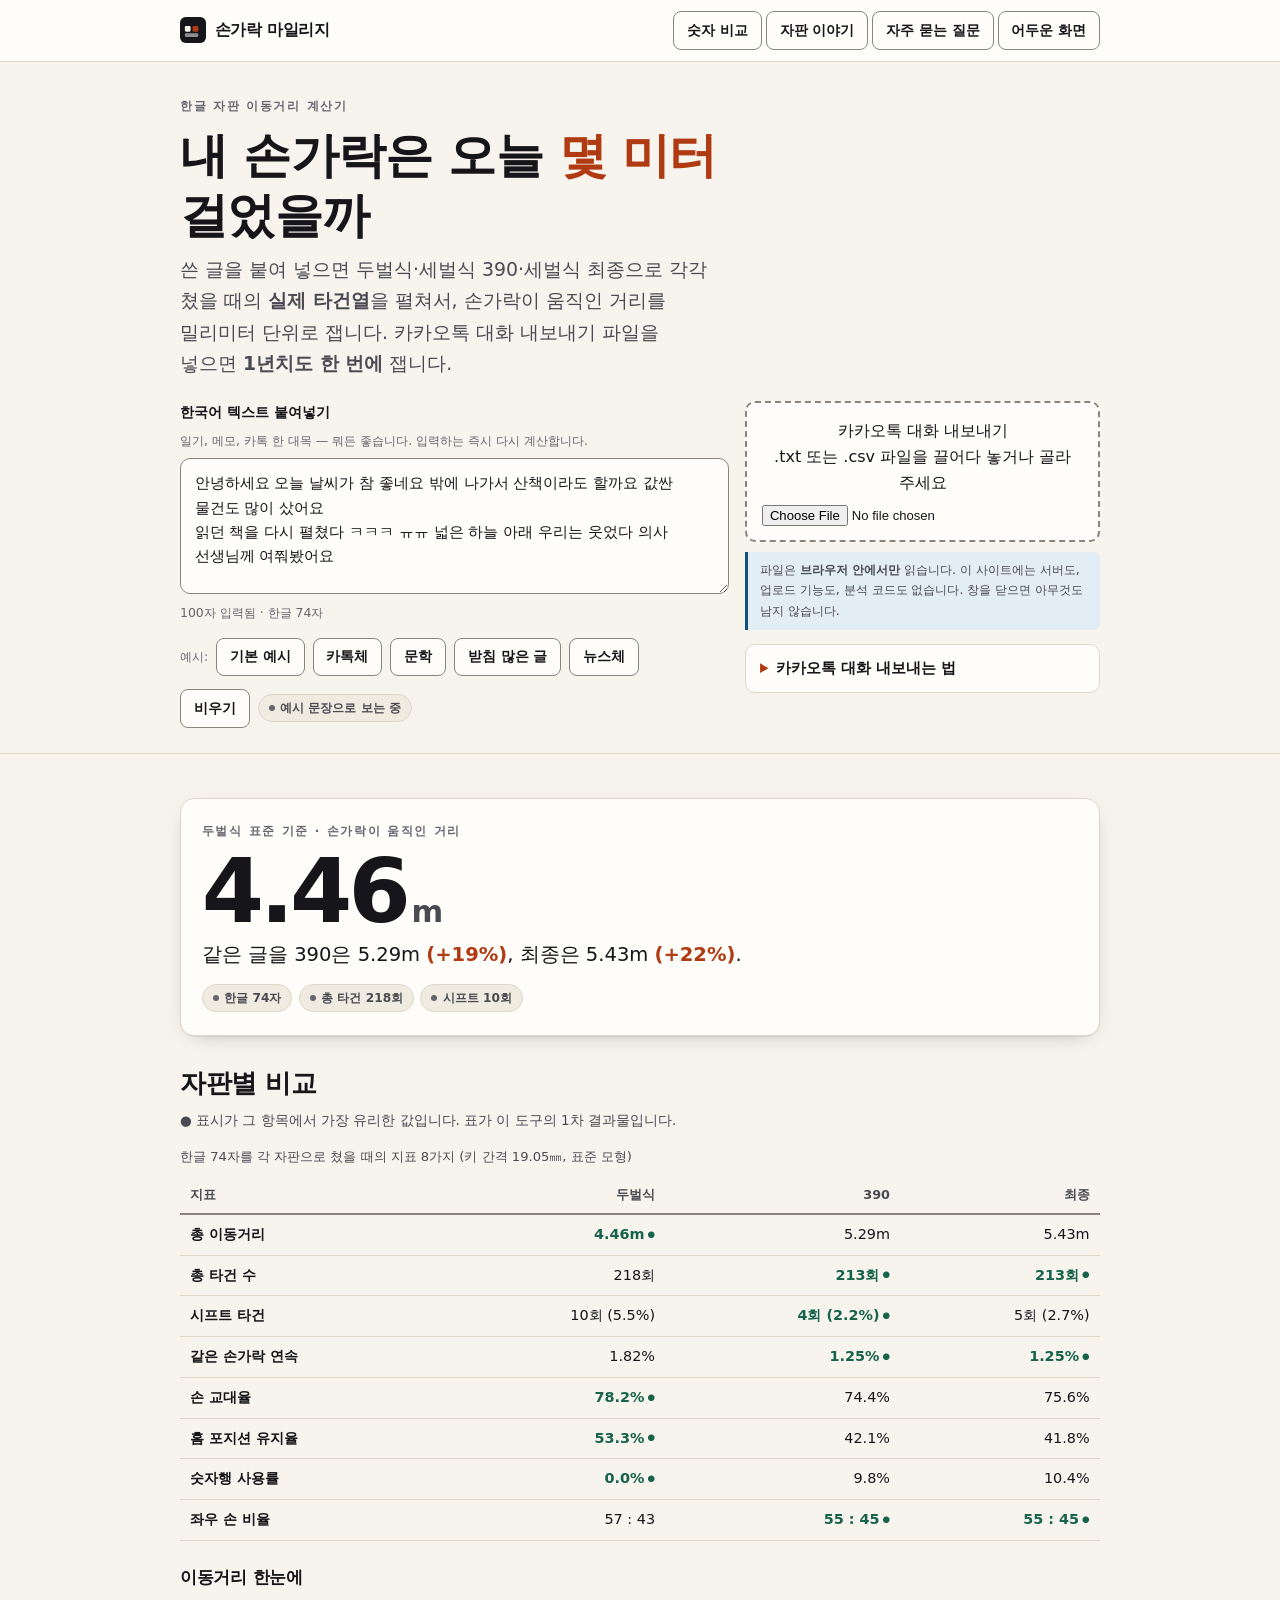
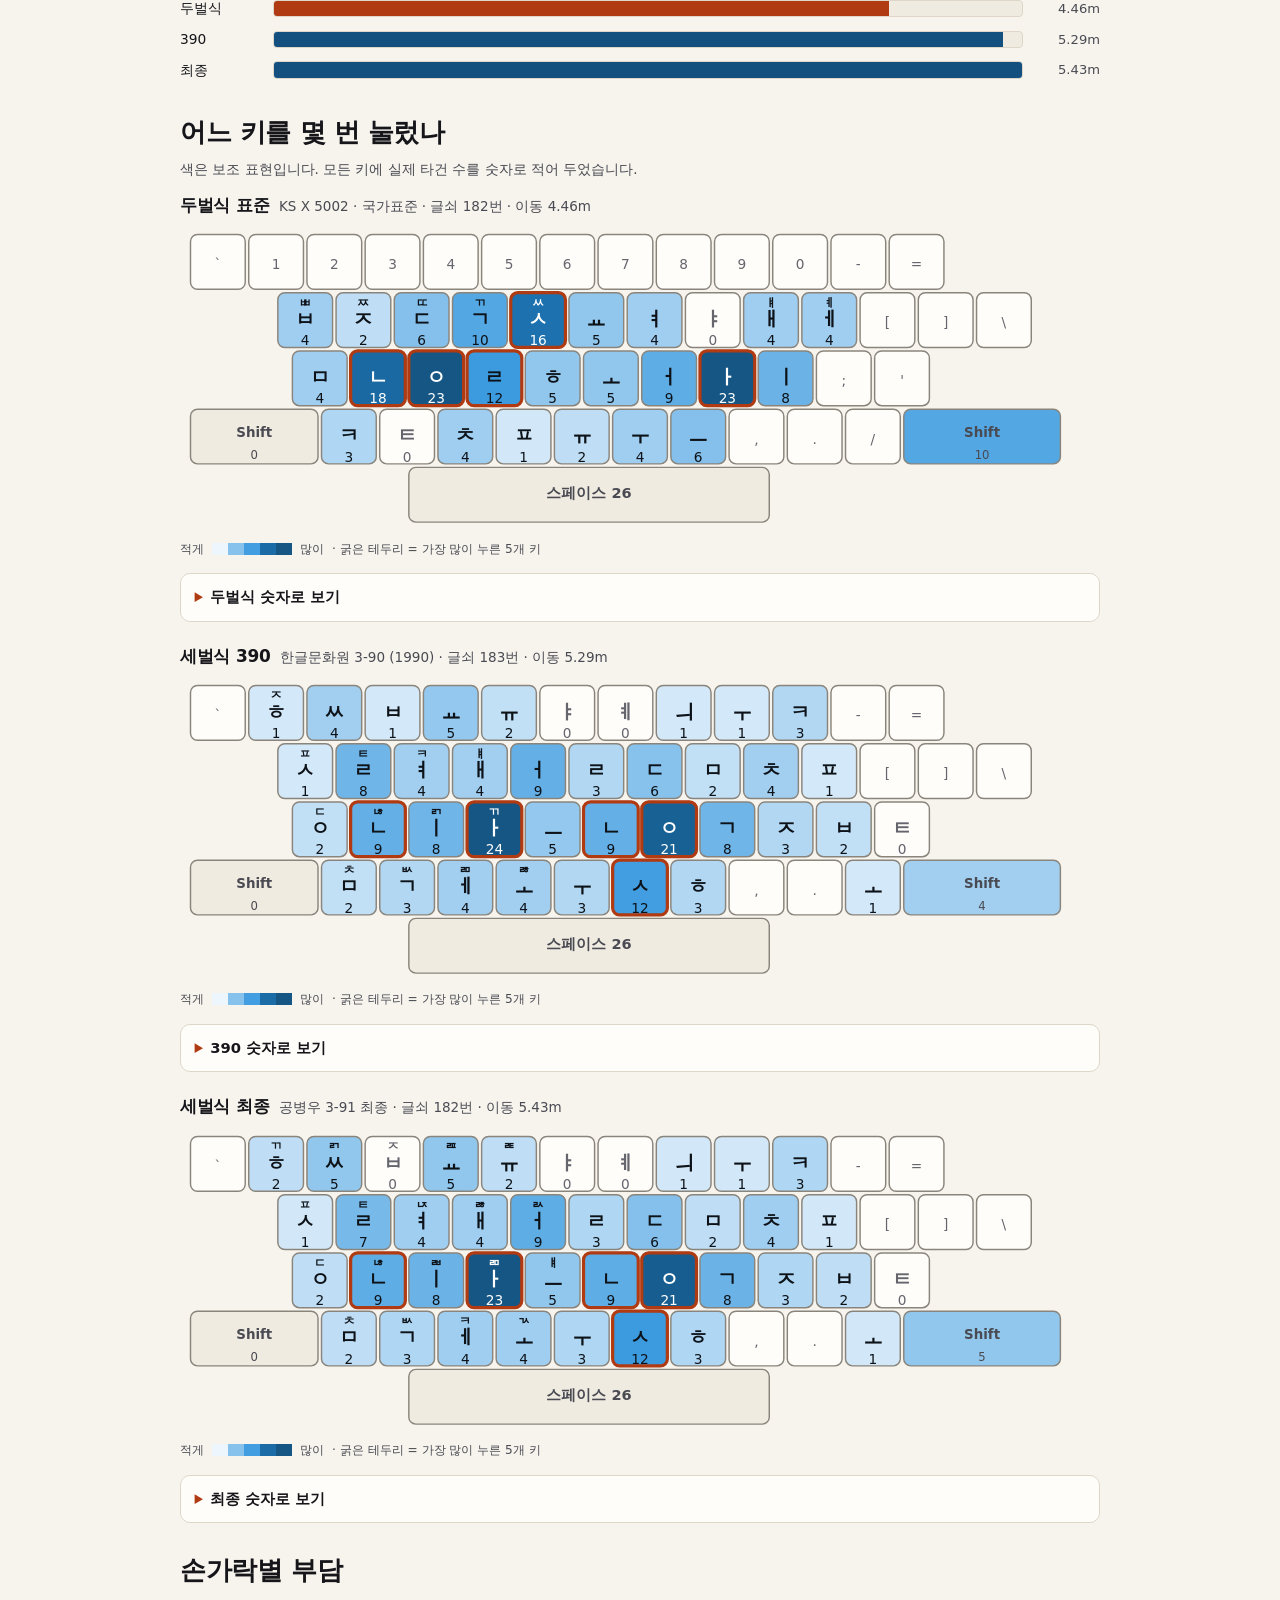
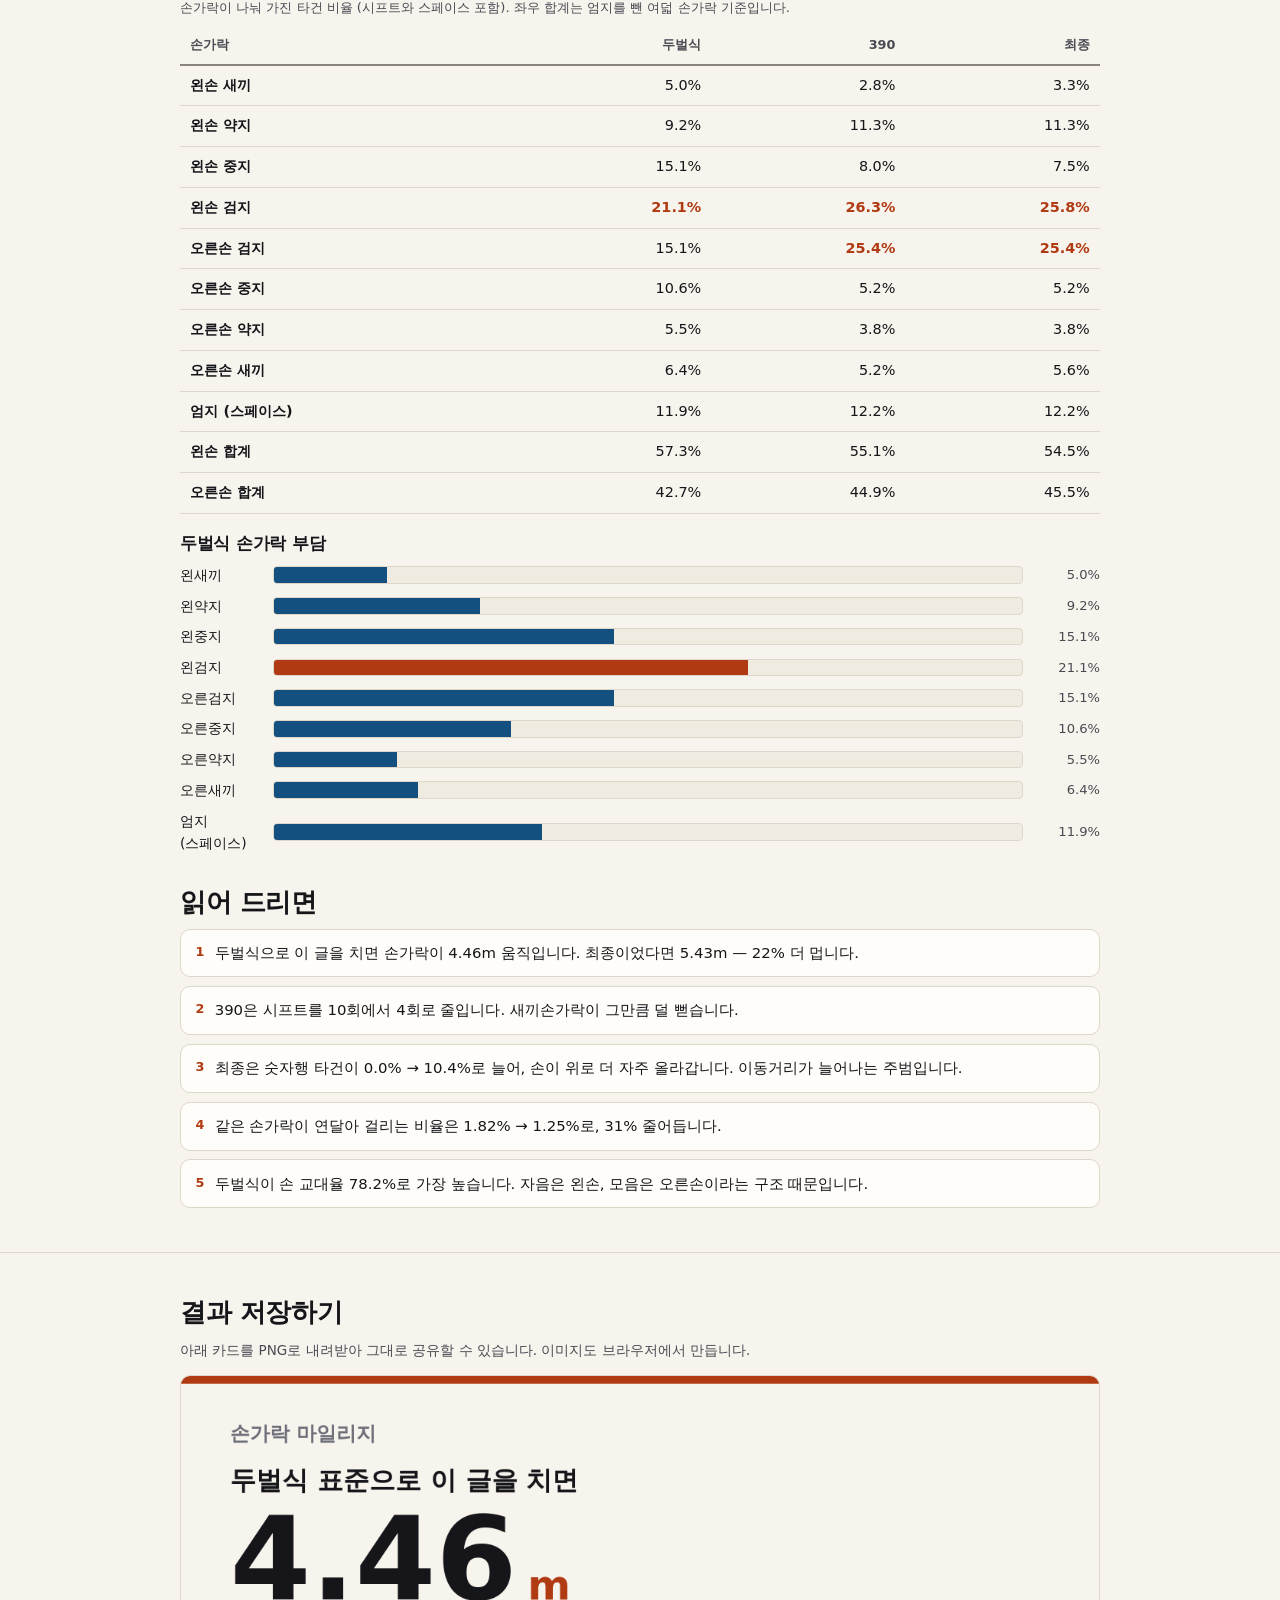
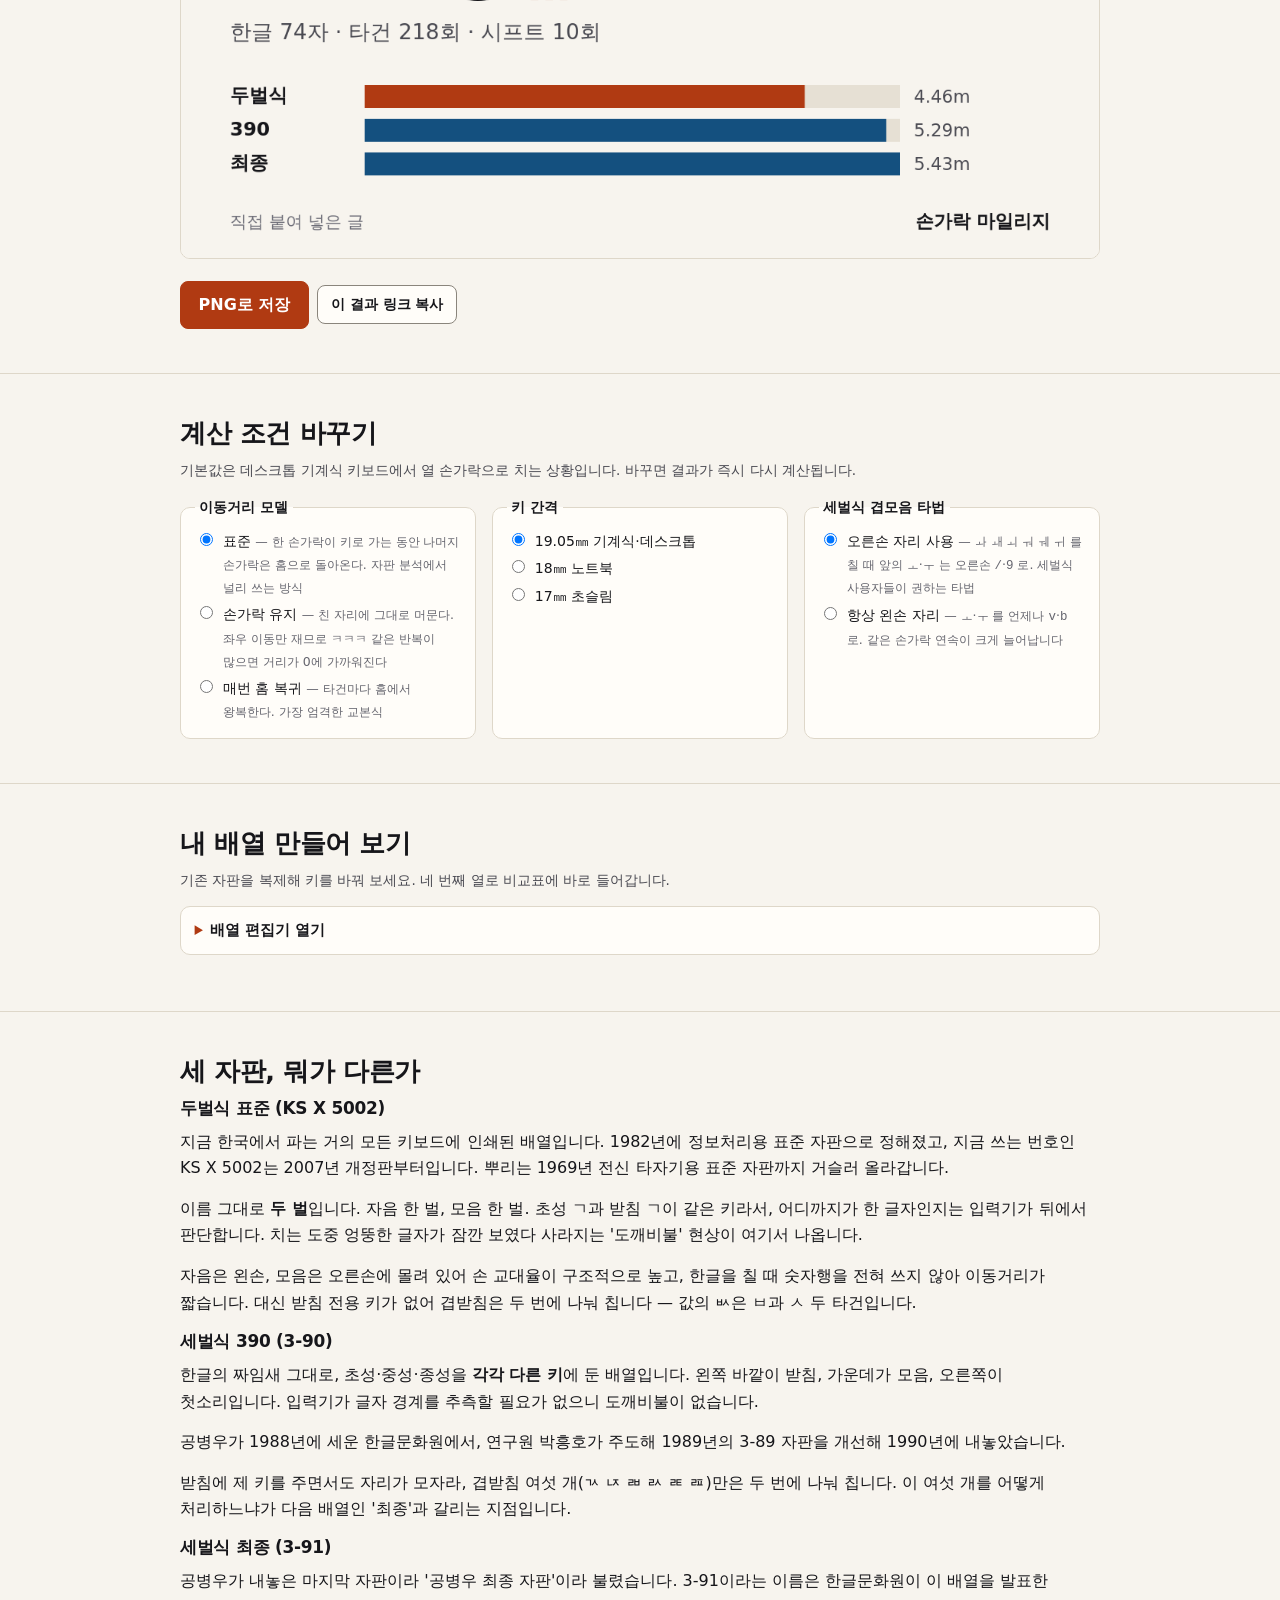
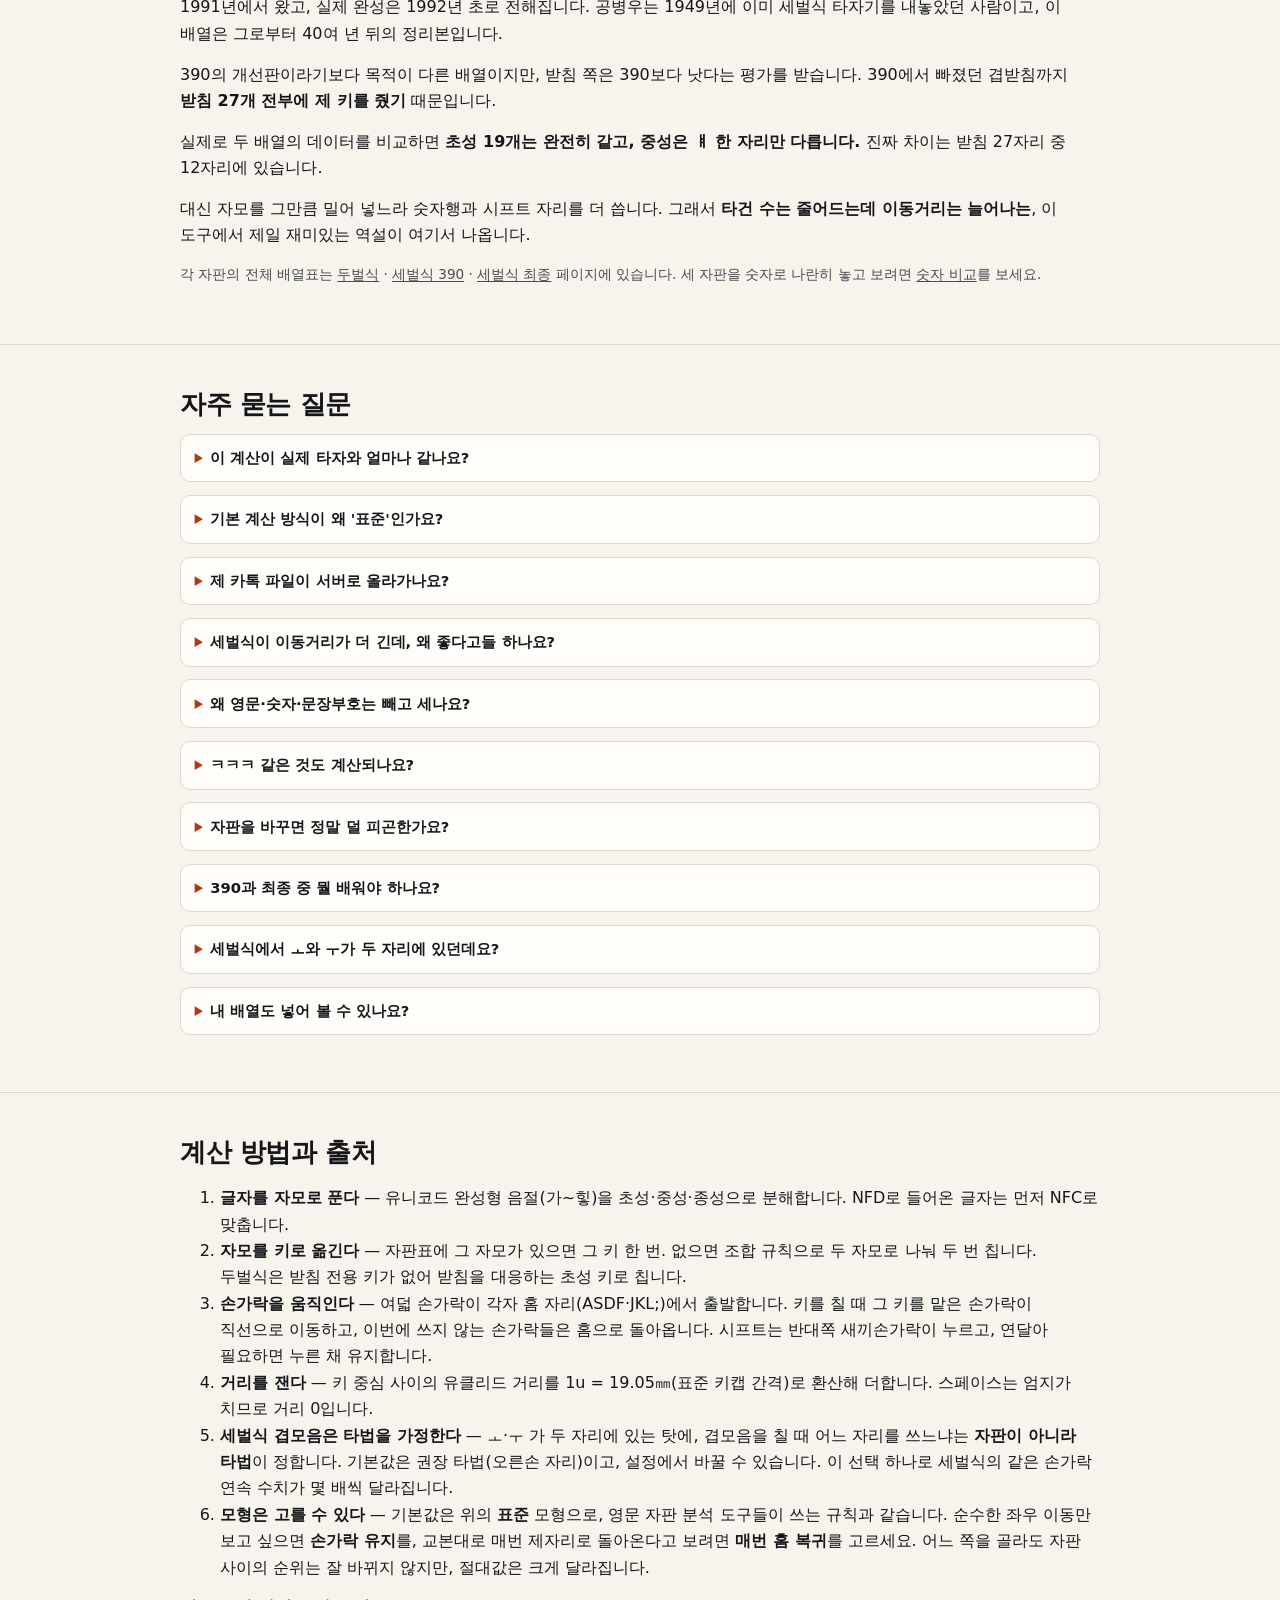
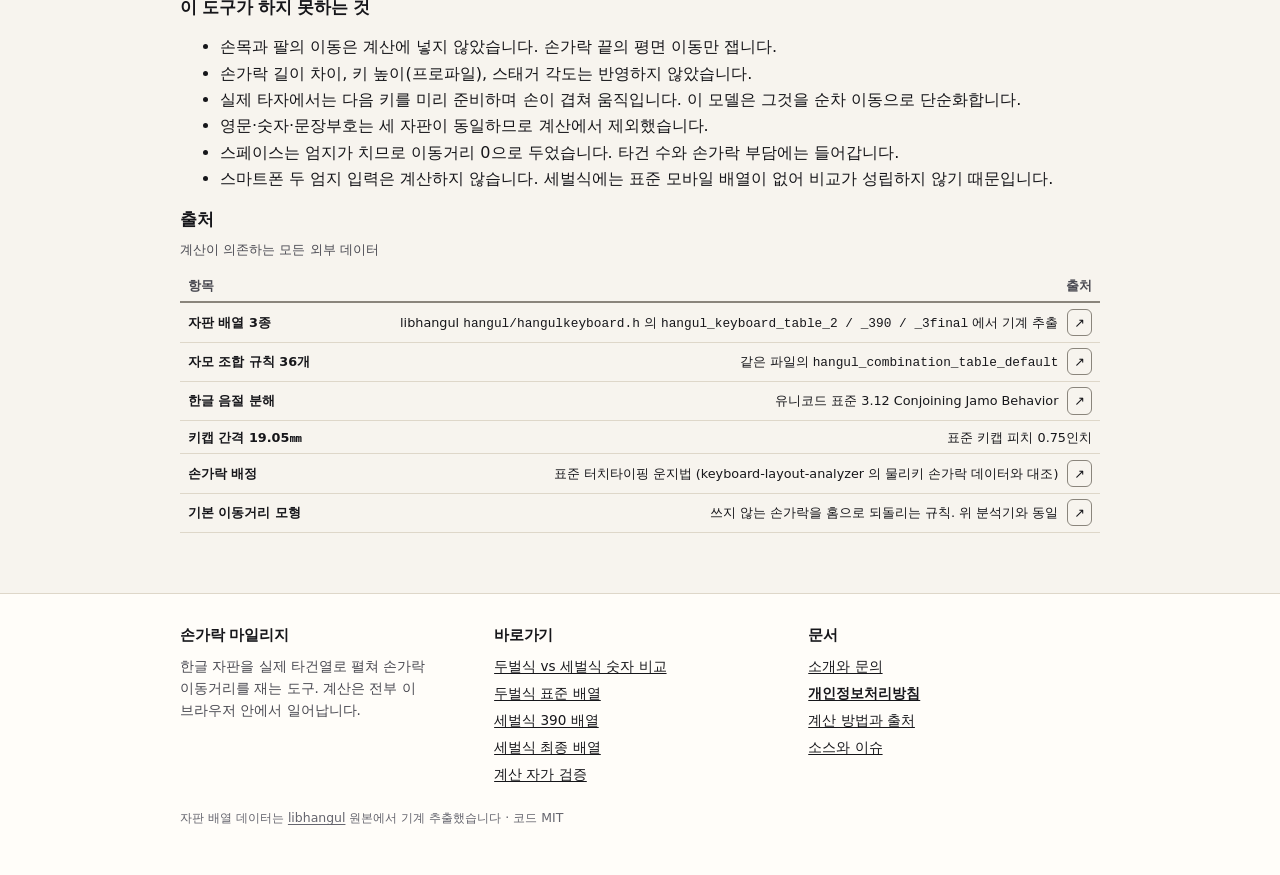
==== commit 1fd4c01c: "검토 반영 2차: 모바일 히트맵, 수익 배선, 크롤러, 문안 **히트맵이 휴대폰에서 읽히지 않았다.** 키 위 타건 수가 4.6px 였다. "색은 보조 표현이고 숫자를 적어 두었다" ====
--- a/index.html
+++ b/index.html
@@ -4,14 +4,15 @@
 <meta charset="utf-8">
 <meta name="viewport" content="width=device-width, initial-scale=1">
 <title>손가락 마일리지 — 한글 자판 손가락 이동거리 계산기 (두벌식·세벌식)</title>
-<meta name="description" content="내가 쓴 한글을 두벌식·세벌식 390·세벌식 최종으로 각각 쳤을 때 손가락이 몇 미터 움직이는지 계산합니다. 시프트 횟수, 같은 손가락 연속(SFB), 손 교대율까지 비교. 브라우저 안에서만 계산하며 업로드하지 않습니다.">
+<meta name="description" content="내가 쓴 한글을 두벌식·세벌식으로 각각 쳤을 때 손가락이 몇 미터 움직이는지 계산합니다. 카톡 대화 파일도 가능. 브라우저 안에서만 계산합니다.">
 <meta name="theme-color" content="#f7f4ee" media="(prefers-color-scheme: light)">
 <meta name="theme-color" content="#121216" media="(prefers-color-scheme: dark)">
 <meta property="og:type" content="website">
 <meta property="og:title" content="손가락 마일리지 — 한글 자판 이동거리 계산기">
 <meta property="og:description" content="내 카톡 1년치를 치는 데 손가락은 몇 km 움직였을까? 두벌식·세벌식을 실제 타건열로 비교합니다.">
 <meta property="og:image" content="og.png">
-<link rel="canonical" href="index.html">
+<meta property="og:url" content="./">
+<link rel="canonical" href="./">
 <meta property="og:locale" content="ko_KR">
 <meta name="twitter:card" content="summary_large_image">
 <link rel="icon" href="data:image/svg+xml,%3Csvg xmlns='http://www.w3.org/2000/svg' viewBox='0 0 32 32'%3E%3Crect width='32' height='32' rx='7' fill='%2316161a'/%3E%3Crect x='6' y='11' width='7' height='7' rx='1.6' fill='%23f7f4ee'/%3E%3Crect x='15.5' y='11' width='7' height='7' rx='1.6' fill='%23b03a12'/%3E%3Crect x='6' y='20' width='16.5' height='4.5' rx='1.4' fill='%23f7f4ee' opacity='.55'/%3E%3C/svg%3E">
@@ -235,7 +236,7 @@
   </section>
 
   <!-- ─────────────────────────────────────────────── 결과 -->
-  <section id="results">
+  <section id="results" tabindex="-1">
     <div class="wrap">
       <p class="visually-hidden" id="liveRegion" role="status" aria-live="polite"></p>
 
@@ -363,17 +364,17 @@
 
   <!-- ─────────────────────────────────────────────── 자판 이야기 -->
   <section id="learn">
-    <div class="wrap" id="learnBody"></div>
+    <div class="wrap" id="learnBody"><!-- LEARNBODY:START --><h2>세 자판, 뭐가 다른가</h2><h3>두벌식 표준 (KS X 5002)</h3><p>지금 한국에서 파는 거의 모든 키보드에 인쇄된 배열입니다. 1982년에 정보처리용 표준 자판으로 정해졌고, 지금 쓰는 번호인 KS X 5002는 2007년 개정판부터입니다. 뿌리는 1969년 전신 타자기용 표준 자판까지 거슬러 올라갑니다.</p><p>이름 그대로 <strong>두 벌</strong>입니다. 자음 한 벌, 모음 한 벌. 초성 ㄱ과 받침 ㄱ이 같은 키라서, 어디까지가 한 글자인지는 입력기가 뒤에서 판단합니다. 치는 도중 엉뚱한 글자가 잠깐 보였다 사라지는 '도깨비불' 현상이 여기서 나옵니다.</p><p>자음은 왼손, 모음은 오른손에 몰려 있어 손 교대율이 구조적으로 높고, 한글을 칠 때 숫자행을 전혀 쓰지 않아 이동거리가 짧습니다. 대신 받침 전용 키가 없어 겹받침은 두 번에 나눠 칩니다 — <span class="mono">값</span>의 ㅄ은 ㅂ과 ㅅ 두 타건입니다.</p><h3>세벌식 390 (3-90)</h3><p>한글의 짜임새 그대로, 초성·중성·종성을 <strong>각각 다른 키</strong>에 둔 배열입니다. 왼쪽 바깥이 받침, 가운데가 모음, 오른쪽이 첫소리입니다. 입력기가 글자 경계를 추측할 필요가 없으니 도깨비불이 없습니다.</p><p>공병우가 1988년에 세운 한글문화원에서, 연구원 박흥호가 주도해 1989년의 3-89 자판을 개선해 1990년에 내놓았습니다.</p><p>받침에 제 키를 주면서도 자리가 모자라, 겹받침 여섯 개(ㄳ ㄵ ㄼ ㄽ ㄾ ㄿ)만은 두 번에 나눠 칩니다. 이 여섯 개를 어떻게 처리하느냐가 다음 배열인 '최종'과 갈리는 지점입니다.</p><h3>세벌식 최종 (3-91)</h3><p>공병우가 내놓은 마지막 자판이라 '공병우 최종 자판'이라 불렸습니다. 3-91이라는 이름은 한글문화원이 이 배열을 발표한 1991년에서 왔고, 실제 완성은 1992년 초로 전해집니다. 공병우는 1949년에 이미 세벌식 타자기를 내놓았던 사람이고, 이 배열은 그로부터 40여 년 뒤의 정리본입니다.</p><p>390의 개선판이라기보다 목적이 다른 배열이지만, 받침 쪽은 390보다 낫다는 평가를 받습니다. 390에서 빠졌던 겹받침까지 <strong>받침 27개 전부에 제 키를 줬기</strong> 때문입니다.</p><p>실제로 두 배열의 데이터를 비교하면 <strong>초성 19개는 완전히 같고, 중성은 ㅒ 한 자리만 다릅니다.</strong> 진짜 차이는 받침 27자리 중 12자리에 있습니다.</p><p>대신 자모를 그만큼 밀어 넣느라 숫자행과 시프트 자리를 더 씁니다. 그래서 <strong>타건 수는 줄어드는데 이동거리는 늘어나는</strong>, 이 도구에서 제일 재미있는 역설이 여기서 나옵니다.</p><p class="small">각 자판의 전체 배열표는 <a href="dubeolsik.html">두벌식</a> · <a href="sebeolsik-390.html">세벌식 390</a> · <a href="sebeolsik-final.html">세벌식 최종</a> 페이지에 있습니다. 세 자판을 숫자로 나란히 놓고 보려면 <a href="compare.html">숫자 비교</a>를 보세요.</p><!-- LEARNBODY:END --></div>
   </section>
 
   <!-- ─────────────────────────────────────────────── FAQ -->
   <section id="faq">
-    <div class="wrap" id="faqBody"></div>
+    <div class="wrap" id="faqBody"><!-- FAQBODY:START --><h2>자주 묻는 질문</h2><details><summary>이 계산이 실제 타자와 얼마나 같나요?</summary><p>타건열 자체는 정확합니다. 어떤 글자를 어떤 키로 치는지는 자판 배열이 정하는 문제라 답이 하나뿐이고, 그 표는 libhangul 원본에서 기계로 뽑았습니다. 반면 <strong>이동거리는 모형</strong>입니다. 손가락이 키 중심까지 직선으로 간다고 보고, 손목·팔 움직임과 손가락 길이 차이는 넣지 않았습니다. 모형을 바꾸면 절대값이 30~60%씩 달라지므로(설정에서 직접 바꿔 보세요), <strong>자판끼리 비교하는 용도</strong>로 보시고 절대값을 실제 신체 이동으로 읽지는 마세요.</p></details><details><summary>기본 계산 방식이 왜 &#39;표준&#39;인가요?</summary><p>세 가지 중 기본값은 <strong>한 손가락이 키로 가는 동안 나머지 손가락은 홈으로 돌아온다</strong>고 보는 방식입니다. 영문 자판을 비교할 때 널리 쓰이는 규칙과 같아서 '표준'이라 불렀습니다. 나머지 두 모형도 그대로 쓸 수 있습니다. 다만 <strong>손가락 유지</strong> 모형은 같은 키를 반복하면 거리가 0이라, ㅋㅋㅋ가 많은 카톡 대화에서는 백 번을 쳐도 스무 번과 같은 값이 나옵니다. 그 성질을 알고 쓰셔야 합니다.</p></details><details><summary>제 카톡 파일이 서버로 올라가나요?</summary><p>아니요. 이 사이트에는 서버가 없습니다. GitHub Pages가 HTML·CSS·JS 파일을 그대로 내려주고, 파일 읽기와 계산은 전부 브라우저 안에서 끝납니다. 업로드를 하는 코드 자체가 없어서, 하고 싶어도 못 합니다. 인터넷을 끊고 써 보셔도 똑같이 동작합니다.</p></details><details><summary>세벌식이 이동거리가 더 긴데, 왜 좋다고들 하나요?</summary><p>이동거리는 여러 지표 중 하나일 뿐입니다. 세벌식은 <strong>타건 수·시프트·같은 손가락 연속</strong>에서 두벌식보다 유리하고, 대신 자모를 숫자행까지 펼쳐 놓아 거리에서 손해를 봅니다. 실제 타자 속도와 피로는 거리보다 '손가락이 꼬이는 횟수'에 더 좌우된다고 보는 사람이 많습니다. 어느 쪽을 중요하게 볼지는 표를 보고 직접 정하시면 됩니다.</p></details><details><summary>왜 영문·숫자·문장부호는 빼고 세나요?</summary><p>세 자판 모두 영문·숫자는 한영 전환 뒤 같은 쿼티로 치기 때문에, 넣으면 세 배열에 똑같은 값이 더해져 <strong>차이를 흐리기만 합니다</strong>. 대신 제외한 글자 수를 화면에 그대로 적어 둡니다.</p></details><details><summary>ㅋㅋㅋ 같은 것도 계산되나요?</summary><p>됩니다. 낱자로 쓴 ㅋㅋㅋ, ㅠㅠ, ㅇㅇ은 초성·중성으로 인식해 각각 한 번의 타건으로 셉니다. 같은 키를 연달아 누르는 건 이동거리 0이고, '같은 손가락 연속'에도 넣지 않습니다(타자 분석의 통상 관례입니다). 대신 연타 비율로 따로 셉니다.</p></details><details><summary>자판을 바꾸면 정말 덜 피곤한가요?</summary><p>이 도구는 거기까지 답하지 못합니다. 여기서 재는 것은 기하학이고, 피로는 자세·키압·휴식·타자 습관이 훨씬 크게 좌우합니다. 다만 시프트 횟수나 같은 손가락 연속처럼 <strong>손에 직접 걸리는 동작의 횟수</strong>는 정확히 셀 수 있으니, 판단 재료로 쓰시라는 뜻으로 만들었습니다. 의학적 조언이 아닙니다.</p></details><details><summary>390과 최종 중 뭘 배워야 하나요?</summary><p>둘은 생각보다 가깝습니다. 이 도구의 배열 데이터를 직접 비교하면 <strong>초성 19개가 완전히 같고, 중성은 ㅒ 한 자리만 다릅니다.</strong> 실제 차이는 받침 27자리 중 12자리와 기호 배열에 있습니다.<br><br><strong>390</strong>은 겹받침 여섯 개(ㄳ ㄵ ㄼ ㄽ ㄾ ㄿ)를 두 번에 나눠 칩니다. 대신 기호가 쿼티 자리에 가까워 기호를 자주 치는 사람에게 편하다는 평이 있습니다. <strong>최종</strong>은 받침 27개가 전부 전용 키라 받침이 많은 글에서 타건 수가 줄지만, 그 키들이 시프트 자리에 많이 걸려 있습니다.<br><br>겹받침을 일부러 몰아넣은 28자 표본으로 재 보면 390은 타건 90회에 시프트 9회, 최종은 타건 81회에 시프트 16회입니다. <strong>타건을 줄이는 대신 시프트를 늘린 맞바꿈</strong>입니다. 본인이 실제로 쓰는 글을 붙여 넣어 직접 보는 게 제일 빠릅니다.</p></details><details><summary>세벌식에서 ㅗ와 ㅜ가 두 자리에 있던데요?</summary><p>맞습니다. 자판표에는 ㅗ가 <span class="mono">v</span>와 <span class="mono">/</span> 두 곳에, ㅜ가 <span class="mono">b</span>와 <span class="mono">9</span> 두 곳에 있습니다. 홑모음일 때는 왼손 <span class="mono">v</span>·<span class="mono">b</span>, 겹모음(ㅘ ㅙ ㅚ ㅝ ㅞ ㅟ)의 <strong>앞자리</strong>일 때는 오른손 <span class="mono">/</span>·<span class="mono">9</span>를 쓰는 것이 권장되는 타법입니다. 그래야 뒤따르는 모음과 손이 갈리기 때문입니다.<br><br>이 가정은 <strong>수치에 크게 영향을 줍니다.</strong> 오른손 자리를 쓰면 세벌식의 같은 손가락 연속이 크게 떨어집니다. 어느 쪽 가정을 쓸지 ‘계산 조건 바꾸기’에서 직접 고를 수 있게 해 두었으니, 두 값을 모두 보고 판단하세요.</p></details><details><summary>내 배열도 넣어 볼 수 있나요?</summary><p>네. 아래 '배열 편집기'에서 기존 자판을 복제해 키를 바꾸면 네 번째 열로 비교표에 들어갑니다. 만든 배열은 주소창 링크에 담기니 그대로 복사해 남에게 보낼 수 있습니다.</p></details><!-- FAQBODY:END --></div>
   </section>
 
   <!-- ─────────────────────────────────────────────── 방법·출처 -->
   <section id="method">
-    <div class="wrap" id="methodBody"></div>
+    <div class="wrap" id="methodBody"><!-- METHODBODY:START --><h2>계산 방법과 출처</h2><ol><li><strong>글자를 자모로 푼다</strong> — 유니코드 완성형 음절(가~힣)을 초성·중성·종성으로 분해합니다. NFD로 들어온 글자는 먼저 NFC로 맞춥니다.</li><li><strong>자모를 키로 옮긴다</strong> — 자판표에 그 자모가 있으면 그 키 한 번. 없으면 조합 규칙으로 두 자모로 나눠 두 번 칩니다. 두벌식은 받침 전용 키가 없어 받침을 대응하는 초성 키로 칩니다.</li><li><strong>손가락을 움직인다</strong> — 여덟 손가락이 각자 홈 자리(ASDF·JKL;)에서 출발합니다. 키를 칠 때 그 키를 맡은 손가락이 직선으로 이동하고, 이번에 쓰지 않는 손가락들은 홈으로 돌아옵니다. 시프트는 반대쪽 새끼손가락이 누르고, 연달아 필요하면 누른 채 유지합니다.</li><li><strong>거리를 잰다</strong> — 키 중심 사이의 유클리드 거리를 1u = 19.05㎜(표준 키캡 간격)로 환산해 더합니다. 스페이스는 엄지가 치므로 거리 0입니다.</li><li><strong>세벌식 겹모음은 타법을 가정한다</strong> — ㅗ·ㅜ 가 두 자리에 있는 탓에, 겹모음을 칠 때 어느 자리를 쓰느냐는 <strong>자판이 아니라 타법</strong>이 정합니다. 기본값은 권장 타법(오른손 자리)이고, 설정에서 바꿀 수 있습니다. 이 선택 하나로 세벌식의 같은 손가락 연속 수치가 몇 배씩 달라집니다.</li><li><strong>모형은 고를 수 있다</strong> — 기본값은 위의 <strong>표준</strong> 모형으로, 영문 자판 분석 도구들이 쓰는 규칙과 같습니다. 순수한 좌우 이동만 보고 싶으면 <strong>손가락 유지</strong>를, 교본대로 매번 제자리로 돌아온다고 보려면 <strong>매번 홈 복귀</strong>를 고르세요. 어느 쪽을 골라도 자판 사이의 순위는 잘 바뀌지 않지만, 절대값은 크게 달라집니다.</li></ol><h3>이 도구가 하지 못하는 것</h3><ul><li>손목과 팔의 이동은 계산에 넣지 않았습니다. 손가락 끝의 평면 이동만 잽니다.</li><li>손가락 길이 차이, 키 높이(프로파일), 스태거 각도는 반영하지 않았습니다.</li><li>실제 타자에서는 다음 키를 미리 준비하며 손이 겹쳐 움직입니다. 이 모델은 그것을 순차 이동으로 단순화합니다.</li><li>영문·숫자·문장부호는 세 자판이 동일하므로 계산에서 제외했습니다.</li><li>스페이스는 엄지가 치므로 이동거리 0으로 두었습니다. 타건 수와 손가락 부담에는 들어갑니다.</li><li>스마트폰 두 엄지 입력은 계산하지 않습니다. 세벌식에는 표준 모바일 배열이 없어 비교가 성립하지 않기 때문입니다.</li></ul><h3>출처</h3><div class="table-scroll"><table class="srcs"><caption>계산이 의존하는 모든 외부 데이터</caption><thead><tr><th scope="col">항목</th><th scope="col">출처</th></tr></thead><tbody><tr><th scope="row">자판 배열 3종</th><td>libhangul <code>hangul/hangulkeyboard.h</code> 의 <code>hangul_keyboard_table_2 / _390 / _3final</code> 에서 기계 추출 <a class="ext" href="https://github.com/libhangul/libhangul" rel="noopener"><span aria-hidden="true">↗</span><span class="visually-hidden">자판 배열 3종 출처 열기</span></a></td></tr><tr><th scope="row">자모 조합 규칙 36개</th><td>같은 파일의 <code>hangul_combination_table_default</code> <a class="ext" href="https://github.com/libhangul/libhangul" rel="noopener"><span aria-hidden="true">↗</span><span class="visually-hidden">자모 조합 규칙 36개 출처 열기</span></a></td></tr><tr><th scope="row">한글 음절 분해</th><td>유니코드 표준 3.12 Conjoining Jamo Behavior <a class="ext" href="https://www.unicode.org/versions/latest/" rel="noopener"><span aria-hidden="true">↗</span><span class="visually-hidden">한글 음절 분해 출처 열기</span></a></td></tr><tr><th scope="row">키캡 간격 19.05㎜</th><td>표준 키캡 피치 0.75인치</td></tr><tr><th scope="row">손가락 배정</th><td>표준 터치타이핑 운지법 (keyboard-layout-analyzer 의 물리키 손가락 데이터와 대조) <a class="ext" href="https://github.com/stevep99/keyboard-layout-analyzer" rel="noopener"><span aria-hidden="true">↗</span><span class="visually-hidden">손가락 배정 출처 열기</span></a></td></tr><tr><th scope="row">기본 이동거리 모형</th><td>쓰지 않는 손가락을 홈으로 되돌리는 규칙. 위 분석기와 동일 <a class="ext" href="https://github.com/stevep99/keyboard-layout-analyzer" rel="noopener"><span aria-hidden="true">↗</span><span class="visually-hidden">기본 이동거리 모형 출처 열기</span></a></td></tr></tbody></table></div><!-- METHODBODY:END --></div>
   </section>
 
   <div class="wrap" id="adSlotBottom"></div>
@@ -420,6 +421,7 @@
 <script src="assets/engine.js"></script>
 <script src="assets/kakao.js"></script>
 <script src="assets/content.js"></script>
+<script src="assets/longform.js"></script>
 <script src="assets/render.js"></script>
 <script src="assets/app.js"></script>
 </body>
--- a/assets/style.css
+++ b/assets/style.css
@@ -251,12 +251,17 @@
 .kbd-head { display: flex; align-items: baseline; gap: .6rem; flex-wrap: wrap; margin-bottom: .45rem; }
 .kbd-head h3 { margin: 0; }
 .kbd { position: relative; overflow-x: auto; }
-.kbd svg { display: block; width: 100%; min-width: 22rem; height: auto; }
+/* 좁은 화면에서 자판 전체를 폭에 맞추면 키 위 숫자가 5px 아래로 내려가 읽을 수 없다.
+   최소 폭을 넉넉히 주고 가로로 밀어 보게 한다 (같은 내용은 아래 표에도 있다). */
+.kbd svg { display: block; width: 100%; min-width: 44rem; height: auto; }
 .kbd .kcap { stroke: var(--line-2); stroke-width: .5; }
 .kbd .klabel { font-size: 5.6px; font-weight: 700; }
 .kbd .kcount { font-size: 4.2px; font-variant-numeric: tabular-nums; }
+.scroll-hint { display: none; font-size: .78rem; color: var(--ink-2); margin: .3rem 0 0; }
+.is-scrollable > .scroll-hint, .scroll-hint.is-on { display: block; }
 .kbd .khot { stroke: var(--accent); stroke-width: 1.1; }
-.kbd .kmod { fill: var(--surface-2); }
+/* .kmod 에 fill 을 주면 인라인 fill 속성을 눌러 버려 시프트 키 히트 색이 사라진다 */
+.kbd .kmod { stroke-dasharray: none; }
 
 .legend { display: flex; align-items: center; gap: .5rem; flex-wrap: wrap; font-size: .76rem; color: var(--ink-2); margin-top: .35rem; }
 .legend .swatches { display: flex; }
@@ -372,6 +377,17 @@
   }
 }
 
+/* 강제 색 모드(고대비)에서는 배경색이 전부 무시돼 막대와 범례가 사라진다.
+   테두리로 형태를 남기고, 시스템 색을 명시해 채운다. */
+@media (forced-colors: active) {
+  .bar-track { border: 1px solid CanvasText; }
+  .bar-fill { background: Highlight !important; forced-color-adjust: none; }
+  .legend .sw { border: 1px solid CanvasText; forced-color-adjust: none; }
+  .badge, .promo-label { border: 1px solid CanvasText; }
+  td.best { forced-color-adjust: none; }
+  .ad-disclosure { border: 2px solid CanvasText; }
+}
+
 @media print {
   .masthead nav, .input-grid, .promo, .row-actions, details { display: none !important; }
   body { background: #fff; color: #000; }
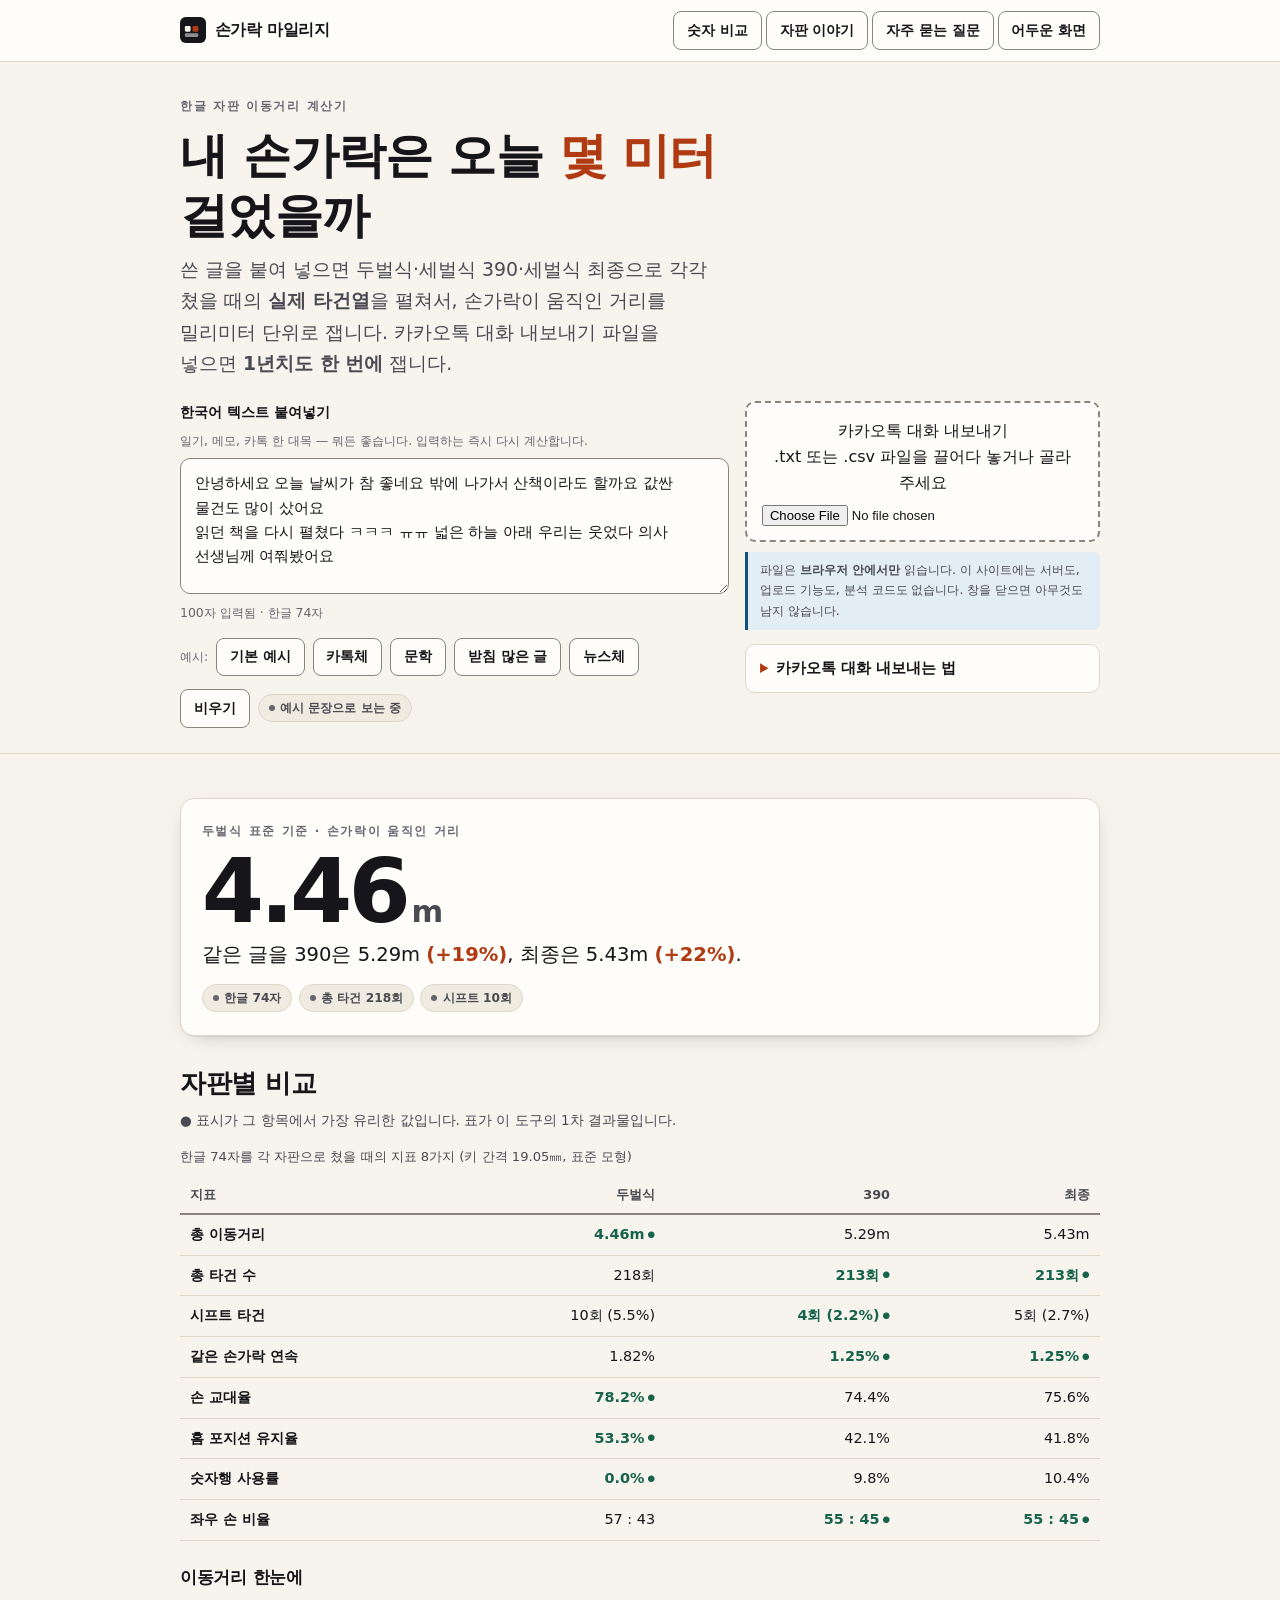
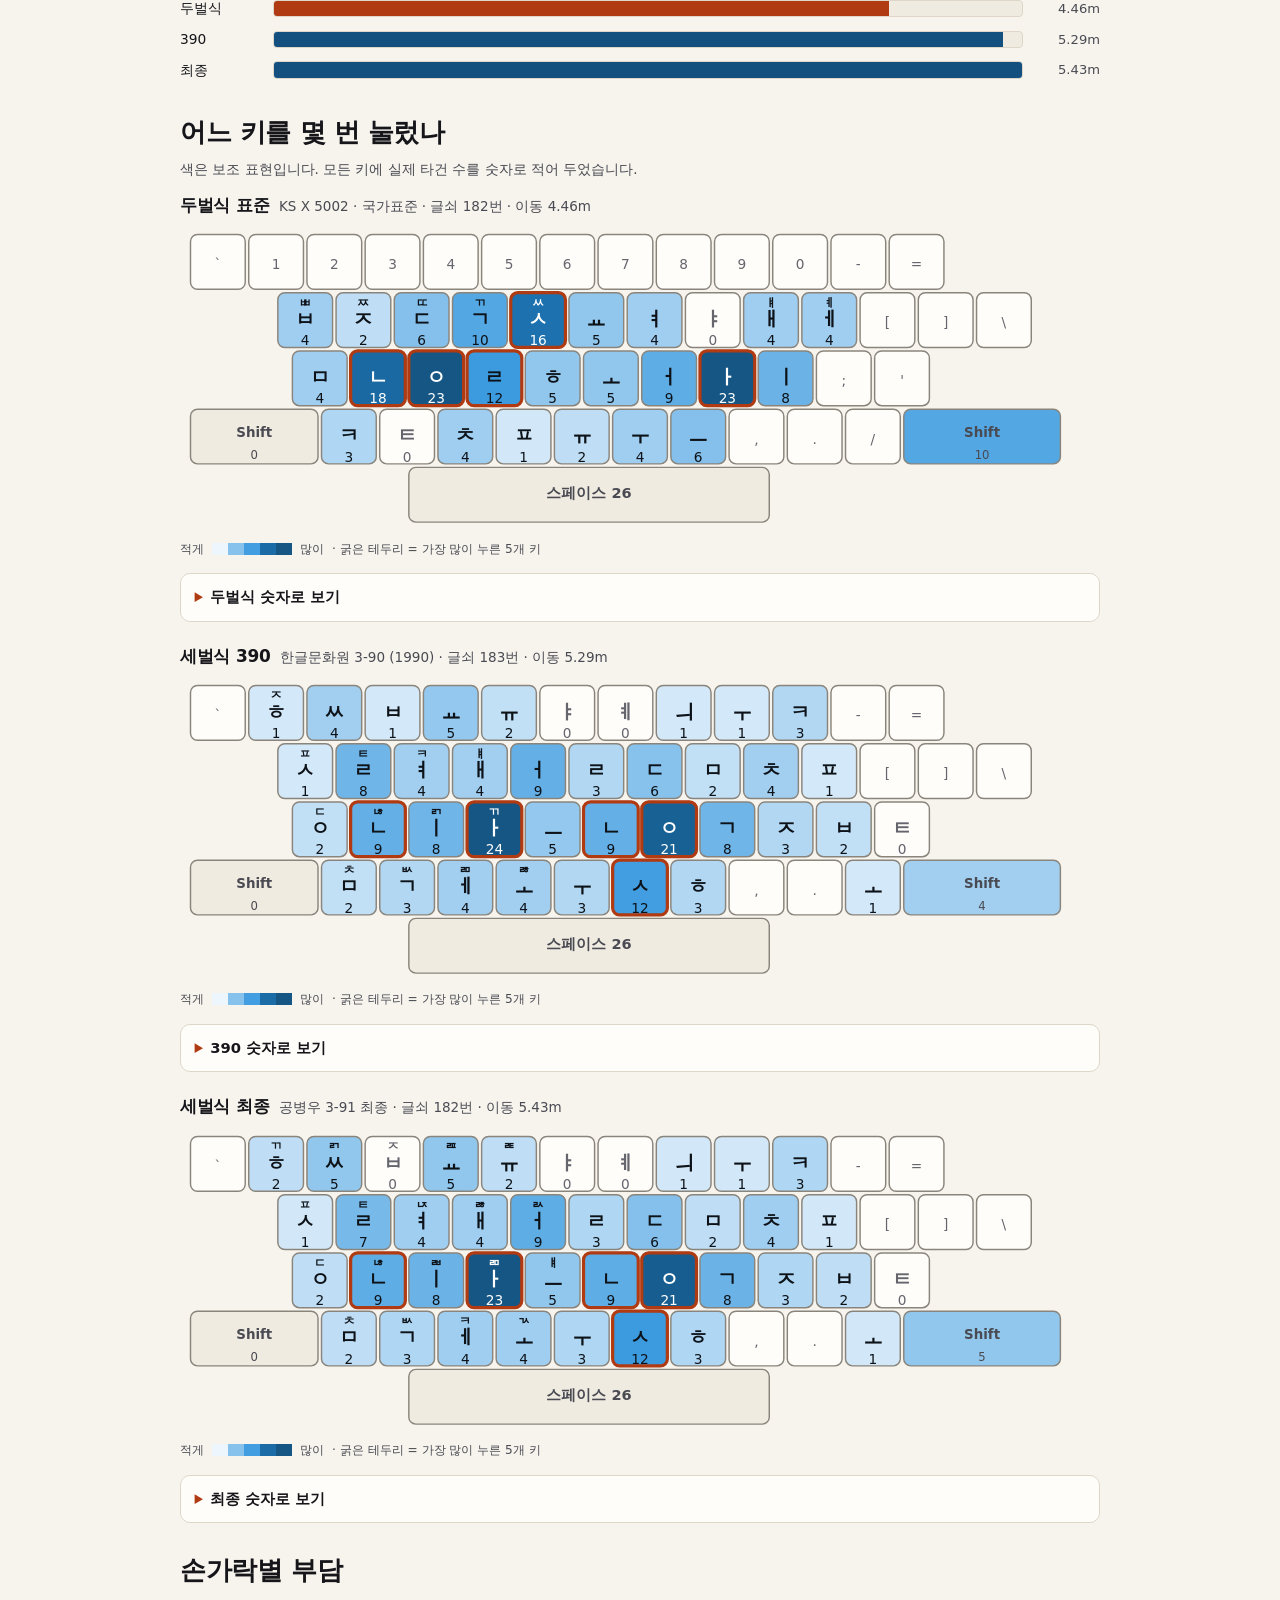
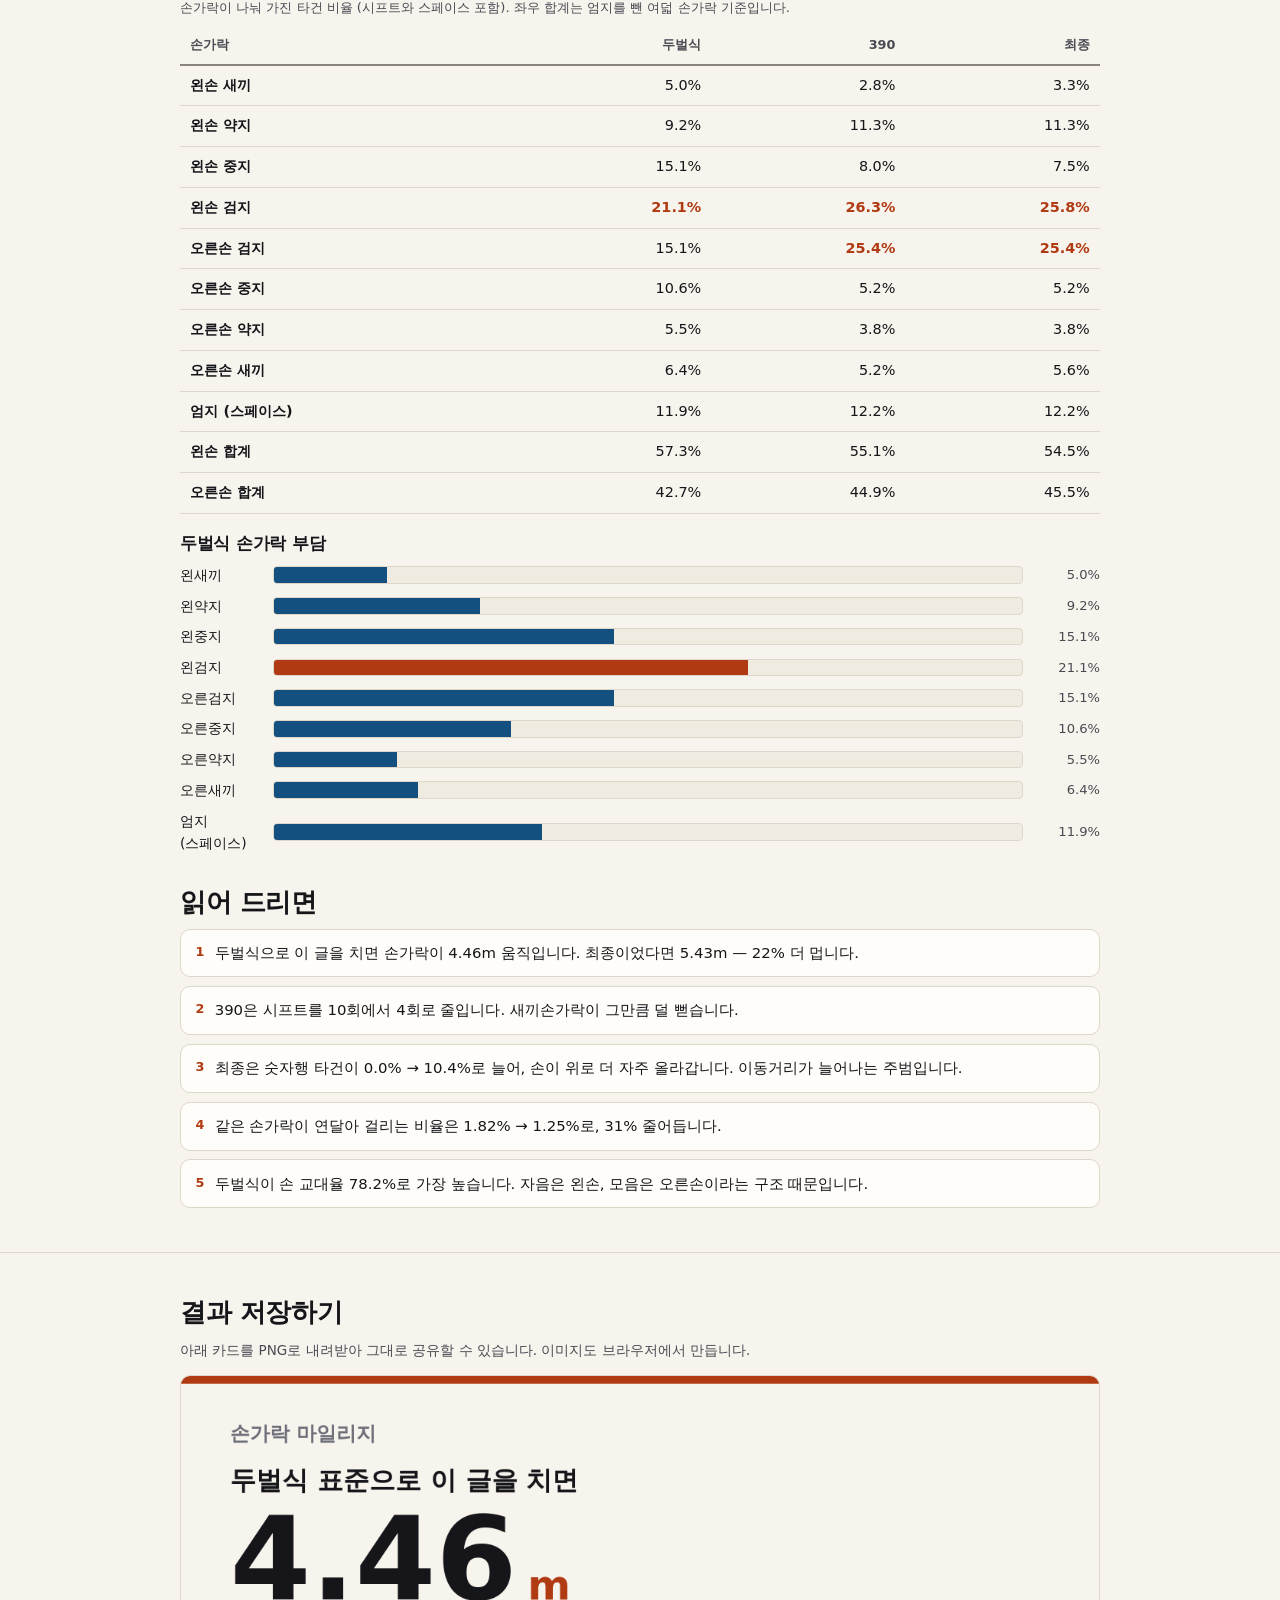
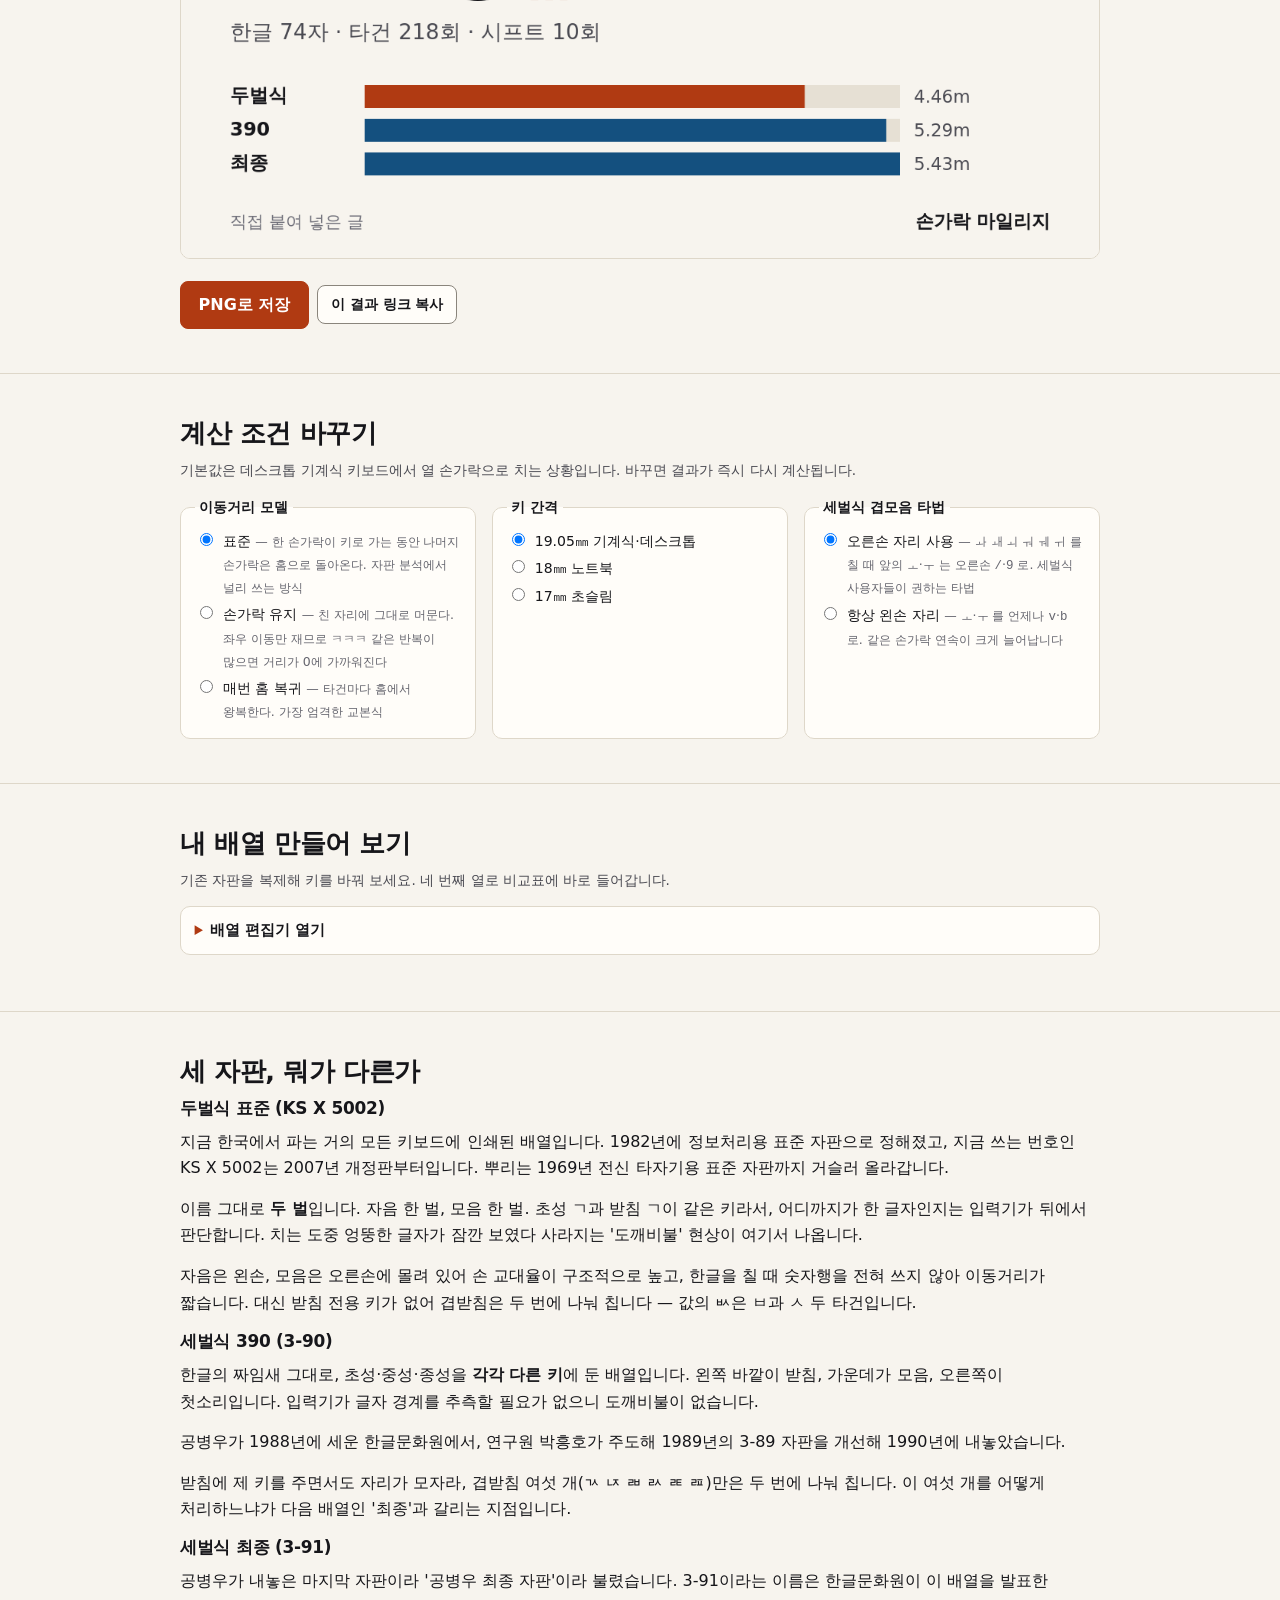
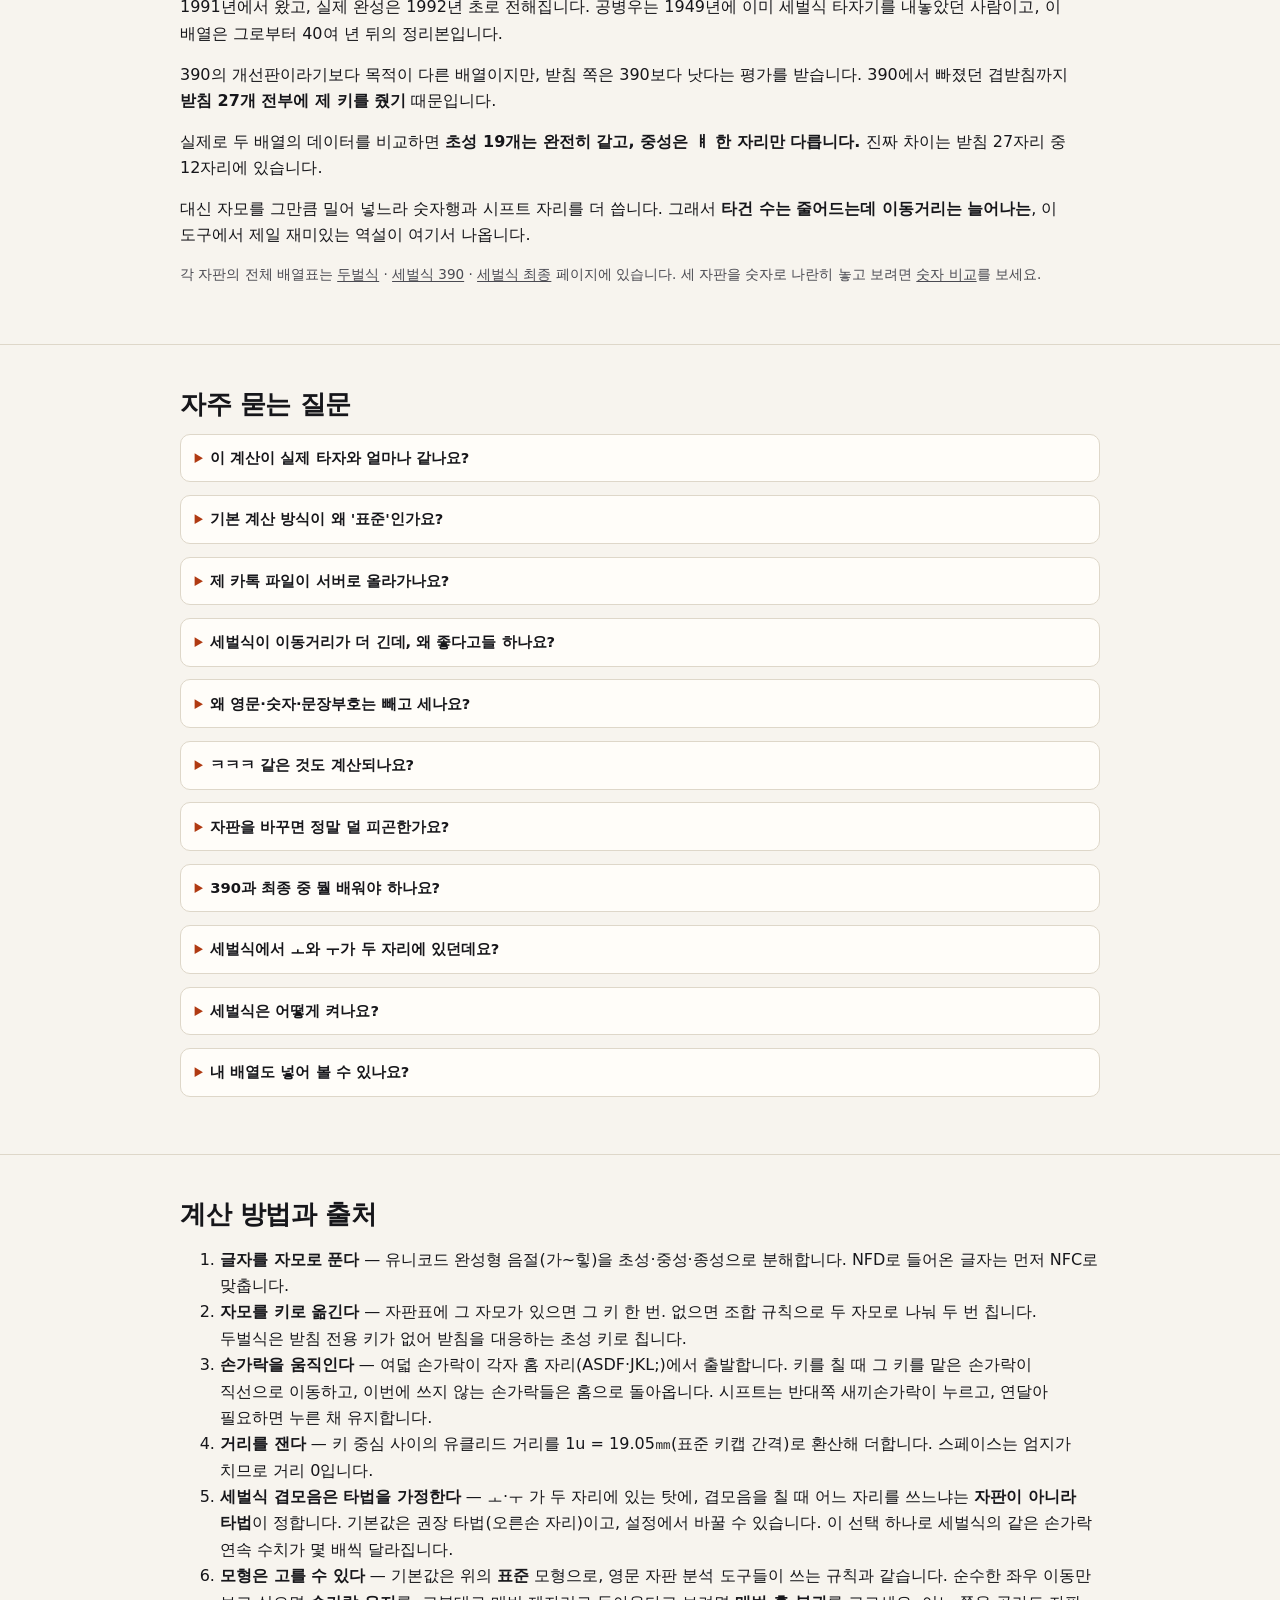
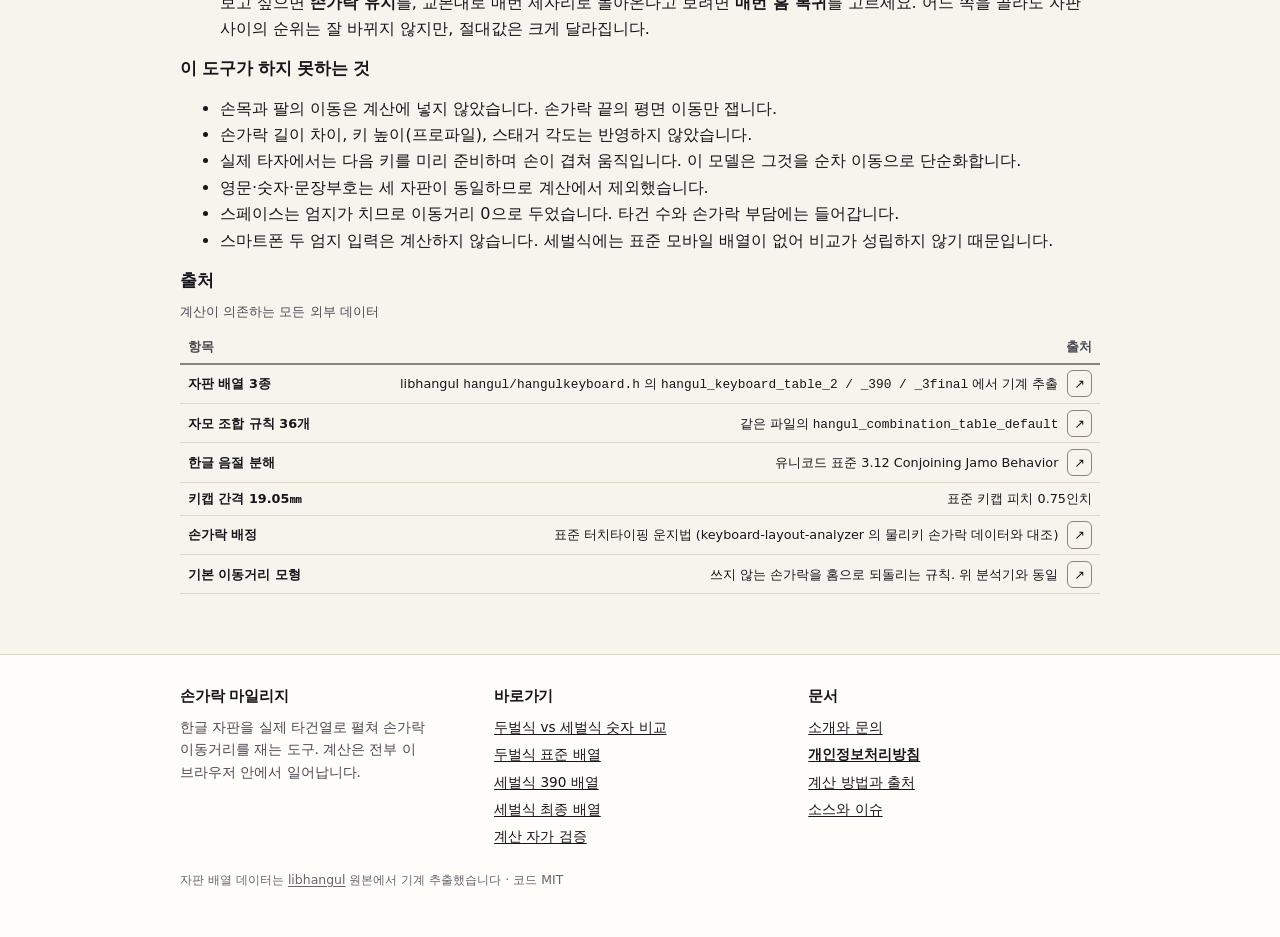
==== commit baeef451: "세벌식 설정법 FAQ, 대가성 문구 반복 표시 검토에서 '기각'으로 분류됐지만 재현 자체는 사실이었던 두 건. 값이 싸고 쓸모가 있어 반영한다.  - FAQ에 "세벌식은 어떻게 켜" ====
--- a/index.html
+++ b/index.html
@@ -112,6 +112,14 @@
     },
     {
      "@type": "Question",
+     "name": "세벌식은 어떻게 켜나요?",
+     "acceptedAnswer": {
+      "@type": "Answer",
+      "text": "따로 프로그램을 깔지 않아도 됩니다. 윈도우는 작업 표시줄의 한/영 표시를 오른쪽 클릭해 Microsoft IME 설정으로 들어가면 두벌식 대신 ‘세벌식 390’이나 ‘세벌식 최종’을 고를 수 있습니다. 맥은 시스템 설정의 입력 소스에서 한국어를 추가할 때 세벌식(3-Set) 계열을 고를 수 있습니다. 리눅스는 ibus-hangul이나 nabi의 자판 설정에 들어 있습니다. 메뉴 위치는 운영체제 판올림마다 조금씩 바뀌므로, 정확한 경로와 각인 스티커·키캡 같은 실전 정보는 세벌식 사용자 모임의 안내를 참고하시는 편이 빠릅니다. 이 도구는 자판을 바꾸라고 권하지 않습니다 — 바꿀지 말지를 숫자를 보고 정하시라고 만들었습니다."
+     }
+    },
+    {
+     "@type": "Question",
      "name": "내 배열도 넣어 볼 수 있나요?",
      "acceptedAnswer": {
       "@type": "Answer",
@@ -369,7 +377,7 @@
 
   <!-- ─────────────────────────────────────────────── FAQ -->
   <section id="faq">
-    <div class="wrap" id="faqBody"><!-- FAQBODY:START --><h2>자주 묻는 질문</h2><details><summary>이 계산이 실제 타자와 얼마나 같나요?</summary><p>타건열 자체는 정확합니다. 어떤 글자를 어떤 키로 치는지는 자판 배열이 정하는 문제라 답이 하나뿐이고, 그 표는 libhangul 원본에서 기계로 뽑았습니다. 반면 <strong>이동거리는 모형</strong>입니다. 손가락이 키 중심까지 직선으로 간다고 보고, 손목·팔 움직임과 손가락 길이 차이는 넣지 않았습니다. 모형을 바꾸면 절대값이 30~60%씩 달라지므로(설정에서 직접 바꿔 보세요), <strong>자판끼리 비교하는 용도</strong>로 보시고 절대값을 실제 신체 이동으로 읽지는 마세요.</p></details><details><summary>기본 계산 방식이 왜 &#39;표준&#39;인가요?</summary><p>세 가지 중 기본값은 <strong>한 손가락이 키로 가는 동안 나머지 손가락은 홈으로 돌아온다</strong>고 보는 방식입니다. 영문 자판을 비교할 때 널리 쓰이는 규칙과 같아서 '표준'이라 불렀습니다. 나머지 두 모형도 그대로 쓸 수 있습니다. 다만 <strong>손가락 유지</strong> 모형은 같은 키를 반복하면 거리가 0이라, ㅋㅋㅋ가 많은 카톡 대화에서는 백 번을 쳐도 스무 번과 같은 값이 나옵니다. 그 성질을 알고 쓰셔야 합니다.</p></details><details><summary>제 카톡 파일이 서버로 올라가나요?</summary><p>아니요. 이 사이트에는 서버가 없습니다. GitHub Pages가 HTML·CSS·JS 파일을 그대로 내려주고, 파일 읽기와 계산은 전부 브라우저 안에서 끝납니다. 업로드를 하는 코드 자체가 없어서, 하고 싶어도 못 합니다. 인터넷을 끊고 써 보셔도 똑같이 동작합니다.</p></details><details><summary>세벌식이 이동거리가 더 긴데, 왜 좋다고들 하나요?</summary><p>이동거리는 여러 지표 중 하나일 뿐입니다. 세벌식은 <strong>타건 수·시프트·같은 손가락 연속</strong>에서 두벌식보다 유리하고, 대신 자모를 숫자행까지 펼쳐 놓아 거리에서 손해를 봅니다. 실제 타자 속도와 피로는 거리보다 '손가락이 꼬이는 횟수'에 더 좌우된다고 보는 사람이 많습니다. 어느 쪽을 중요하게 볼지는 표를 보고 직접 정하시면 됩니다.</p></details><details><summary>왜 영문·숫자·문장부호는 빼고 세나요?</summary><p>세 자판 모두 영문·숫자는 한영 전환 뒤 같은 쿼티로 치기 때문에, 넣으면 세 배열에 똑같은 값이 더해져 <strong>차이를 흐리기만 합니다</strong>. 대신 제외한 글자 수를 화면에 그대로 적어 둡니다.</p></details><details><summary>ㅋㅋㅋ 같은 것도 계산되나요?</summary><p>됩니다. 낱자로 쓴 ㅋㅋㅋ, ㅠㅠ, ㅇㅇ은 초성·중성으로 인식해 각각 한 번의 타건으로 셉니다. 같은 키를 연달아 누르는 건 이동거리 0이고, '같은 손가락 연속'에도 넣지 않습니다(타자 분석의 통상 관례입니다). 대신 연타 비율로 따로 셉니다.</p></details><details><summary>자판을 바꾸면 정말 덜 피곤한가요?</summary><p>이 도구는 거기까지 답하지 못합니다. 여기서 재는 것은 기하학이고, 피로는 자세·키압·휴식·타자 습관이 훨씬 크게 좌우합니다. 다만 시프트 횟수나 같은 손가락 연속처럼 <strong>손에 직접 걸리는 동작의 횟수</strong>는 정확히 셀 수 있으니, 판단 재료로 쓰시라는 뜻으로 만들었습니다. 의학적 조언이 아닙니다.</p></details><details><summary>390과 최종 중 뭘 배워야 하나요?</summary><p>둘은 생각보다 가깝습니다. 이 도구의 배열 데이터를 직접 비교하면 <strong>초성 19개가 완전히 같고, 중성은 ㅒ 한 자리만 다릅니다.</strong> 실제 차이는 받침 27자리 중 12자리와 기호 배열에 있습니다.<br><br><strong>390</strong>은 겹받침 여섯 개(ㄳ ㄵ ㄼ ㄽ ㄾ ㄿ)를 두 번에 나눠 칩니다. 대신 기호가 쿼티 자리에 가까워 기호를 자주 치는 사람에게 편하다는 평이 있습니다. <strong>최종</strong>은 받침 27개가 전부 전용 키라 받침이 많은 글에서 타건 수가 줄지만, 그 키들이 시프트 자리에 많이 걸려 있습니다.<br><br>겹받침을 일부러 몰아넣은 28자 표본으로 재 보면 390은 타건 90회에 시프트 9회, 최종은 타건 81회에 시프트 16회입니다. <strong>타건을 줄이는 대신 시프트를 늘린 맞바꿈</strong>입니다. 본인이 실제로 쓰는 글을 붙여 넣어 직접 보는 게 제일 빠릅니다.</p></details><details><summary>세벌식에서 ㅗ와 ㅜ가 두 자리에 있던데요?</summary><p>맞습니다. 자판표에는 ㅗ가 <span class="mono">v</span>와 <span class="mono">/</span> 두 곳에, ㅜ가 <span class="mono">b</span>와 <span class="mono">9</span> 두 곳에 있습니다. 홑모음일 때는 왼손 <span class="mono">v</span>·<span class="mono">b</span>, 겹모음(ㅘ ㅙ ㅚ ㅝ ㅞ ㅟ)의 <strong>앞자리</strong>일 때는 오른손 <span class="mono">/</span>·<span class="mono">9</span>를 쓰는 것이 권장되는 타법입니다. 그래야 뒤따르는 모음과 손이 갈리기 때문입니다.<br><br>이 가정은 <strong>수치에 크게 영향을 줍니다.</strong> 오른손 자리를 쓰면 세벌식의 같은 손가락 연속이 크게 떨어집니다. 어느 쪽 가정을 쓸지 ‘계산 조건 바꾸기’에서 직접 고를 수 있게 해 두었으니, 두 값을 모두 보고 판단하세요.</p></details><details><summary>내 배열도 넣어 볼 수 있나요?</summary><p>네. 아래 '배열 편집기'에서 기존 자판을 복제해 키를 바꾸면 네 번째 열로 비교표에 들어갑니다. 만든 배열은 주소창 링크에 담기니 그대로 복사해 남에게 보낼 수 있습니다.</p></details><!-- FAQBODY:END --></div>
+    <div class="wrap" id="faqBody"><!-- FAQBODY:START --><h2>자주 묻는 질문</h2><details><summary>이 계산이 실제 타자와 얼마나 같나요?</summary><p>타건열 자체는 정확합니다. 어떤 글자를 어떤 키로 치는지는 자판 배열이 정하는 문제라 답이 하나뿐이고, 그 표는 libhangul 원본에서 기계로 뽑았습니다. 반면 <strong>이동거리는 모형</strong>입니다. 손가락이 키 중심까지 직선으로 간다고 보고, 손목·팔 움직임과 손가락 길이 차이는 넣지 않았습니다. 모형을 바꾸면 절대값이 30~60%씩 달라지므로(설정에서 직접 바꿔 보세요), <strong>자판끼리 비교하는 용도</strong>로 보시고 절대값을 실제 신체 이동으로 읽지는 마세요.</p></details><details><summary>기본 계산 방식이 왜 &#39;표준&#39;인가요?</summary><p>세 가지 중 기본값은 <strong>한 손가락이 키로 가는 동안 나머지 손가락은 홈으로 돌아온다</strong>고 보는 방식입니다. 영문 자판을 비교할 때 널리 쓰이는 규칙과 같아서 '표준'이라 불렀습니다. 나머지 두 모형도 그대로 쓸 수 있습니다. 다만 <strong>손가락 유지</strong> 모형은 같은 키를 반복하면 거리가 0이라, ㅋㅋㅋ가 많은 카톡 대화에서는 백 번을 쳐도 스무 번과 같은 값이 나옵니다. 그 성질을 알고 쓰셔야 합니다.</p></details><details><summary>제 카톡 파일이 서버로 올라가나요?</summary><p>아니요. 이 사이트에는 서버가 없습니다. GitHub Pages가 HTML·CSS·JS 파일을 그대로 내려주고, 파일 읽기와 계산은 전부 브라우저 안에서 끝납니다. 업로드를 하는 코드 자체가 없어서, 하고 싶어도 못 합니다. 인터넷을 끊고 써 보셔도 똑같이 동작합니다.</p></details><details><summary>세벌식이 이동거리가 더 긴데, 왜 좋다고들 하나요?</summary><p>이동거리는 여러 지표 중 하나일 뿐입니다. 세벌식은 <strong>타건 수·시프트·같은 손가락 연속</strong>에서 두벌식보다 유리하고, 대신 자모를 숫자행까지 펼쳐 놓아 거리에서 손해를 봅니다. 실제 타자 속도와 피로는 거리보다 '손가락이 꼬이는 횟수'에 더 좌우된다고 보는 사람이 많습니다. 어느 쪽을 중요하게 볼지는 표를 보고 직접 정하시면 됩니다.</p></details><details><summary>왜 영문·숫자·문장부호는 빼고 세나요?</summary><p>세 자판 모두 영문·숫자는 한영 전환 뒤 같은 쿼티로 치기 때문에, 넣으면 세 배열에 똑같은 값이 더해져 <strong>차이를 흐리기만 합니다</strong>. 대신 제외한 글자 수를 화면에 그대로 적어 둡니다.</p></details><details><summary>ㅋㅋㅋ 같은 것도 계산되나요?</summary><p>됩니다. 낱자로 쓴 ㅋㅋㅋ, ㅠㅠ, ㅇㅇ은 초성·중성으로 인식해 각각 한 번의 타건으로 셉니다. 같은 키를 연달아 누르는 건 이동거리 0이고, '같은 손가락 연속'에도 넣지 않습니다(타자 분석의 통상 관례입니다). 대신 연타 비율로 따로 셉니다.</p></details><details><summary>자판을 바꾸면 정말 덜 피곤한가요?</summary><p>이 도구는 거기까지 답하지 못합니다. 여기서 재는 것은 기하학이고, 피로는 자세·키압·휴식·타자 습관이 훨씬 크게 좌우합니다. 다만 시프트 횟수나 같은 손가락 연속처럼 <strong>손에 직접 걸리는 동작의 횟수</strong>는 정확히 셀 수 있으니, 판단 재료로 쓰시라는 뜻으로 만들었습니다. 의학적 조언이 아닙니다.</p></details><details><summary>390과 최종 중 뭘 배워야 하나요?</summary><p>둘은 생각보다 가깝습니다. 이 도구의 배열 데이터를 직접 비교하면 <strong>초성 19개가 완전히 같고, 중성은 ㅒ 한 자리만 다릅니다.</strong> 실제 차이는 받침 27자리 중 12자리와 기호 배열에 있습니다.<br><br><strong>390</strong>은 겹받침 여섯 개(ㄳ ㄵ ㄼ ㄽ ㄾ ㄿ)를 두 번에 나눠 칩니다. 대신 기호가 쿼티 자리에 가까워 기호를 자주 치는 사람에게 편하다는 평이 있습니다. <strong>최종</strong>은 받침 27개가 전부 전용 키라 받침이 많은 글에서 타건 수가 줄지만, 그 키들이 시프트 자리에 많이 걸려 있습니다.<br><br>겹받침을 일부러 몰아넣은 28자 표본으로 재 보면 390은 타건 90회에 시프트 9회, 최종은 타건 81회에 시프트 16회입니다. <strong>타건을 줄이는 대신 시프트를 늘린 맞바꿈</strong>입니다. 본인이 실제로 쓰는 글을 붙여 넣어 직접 보는 게 제일 빠릅니다.</p></details><details><summary>세벌식에서 ㅗ와 ㅜ가 두 자리에 있던데요?</summary><p>맞습니다. 자판표에는 ㅗ가 <span class="mono">v</span>와 <span class="mono">/</span> 두 곳에, ㅜ가 <span class="mono">b</span>와 <span class="mono">9</span> 두 곳에 있습니다. 홑모음일 때는 왼손 <span class="mono">v</span>·<span class="mono">b</span>, 겹모음(ㅘ ㅙ ㅚ ㅝ ㅞ ㅟ)의 <strong>앞자리</strong>일 때는 오른손 <span class="mono">/</span>·<span class="mono">9</span>를 쓰는 것이 권장되는 타법입니다. 그래야 뒤따르는 모음과 손이 갈리기 때문입니다.<br><br>이 가정은 <strong>수치에 크게 영향을 줍니다.</strong> 오른손 자리를 쓰면 세벌식의 같은 손가락 연속이 크게 떨어집니다. 어느 쪽 가정을 쓸지 ‘계산 조건 바꾸기’에서 직접 고를 수 있게 해 두었으니, 두 값을 모두 보고 판단하세요.</p></details><details><summary>세벌식은 어떻게 켜나요?</summary><p>따로 프로그램을 깔지 않아도 됩니다. <strong>윈도우</strong>는 작업 표시줄의 한/영 표시를 오른쪽 클릭해 Microsoft IME 설정으로 들어가면 두벌식 대신 ‘세벌식 390’이나 ‘세벌식 최종’을 고를 수 있습니다. <strong>맥</strong>은 시스템 설정의 입력 소스에서 한국어를 추가할 때 세벌식(3-Set) 계열을 고를 수 있습니다. <strong>리눅스</strong>는 ibus-hangul이나 nabi의 자판 설정에 들어 있습니다.<br><br>메뉴 위치는 운영체제 판올림마다 조금씩 바뀌므로, 정확한 경로와 각인 스티커·키캡 같은 실전 정보는 세벌식 사용자 모임의 안내를 참고하시는 편이 빠릅니다. 이 도구는 자판을 바꾸라고 권하지 않습니다 — 바꿀지 말지를 <strong>숫자를 보고</strong> 정하시라고 만들었습니다.</p></details><details><summary>내 배열도 넣어 볼 수 있나요?</summary><p>네. 아래 '배열 편집기'에서 기존 자판을 복제해 키를 바꾸면 네 번째 열로 비교표에 들어갑니다. 만든 배열은 주소창 링크에 담기니 그대로 복사해 남에게 보낼 수 있습니다.</p></details><!-- FAQBODY:END --></div>
   </section>
 
   <!-- ─────────────────────────────────────────────── 방법·출처 -->
